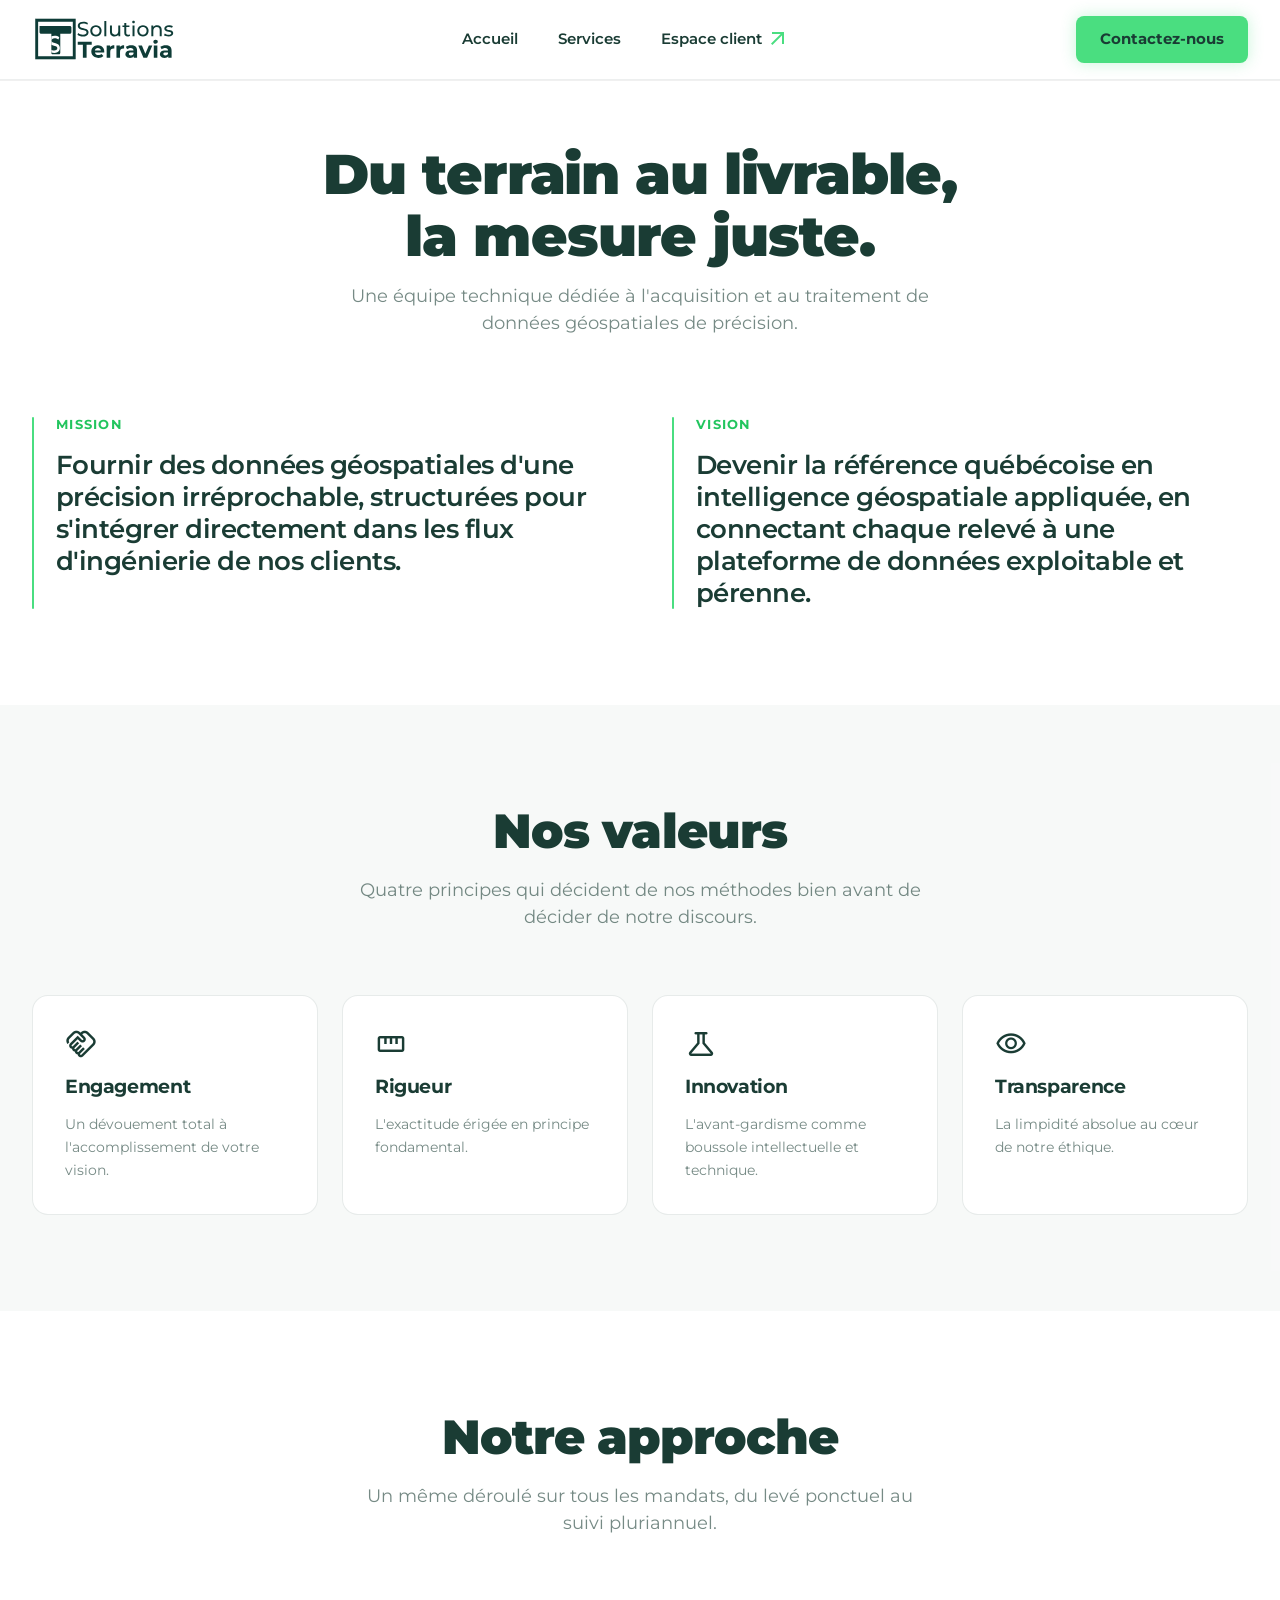
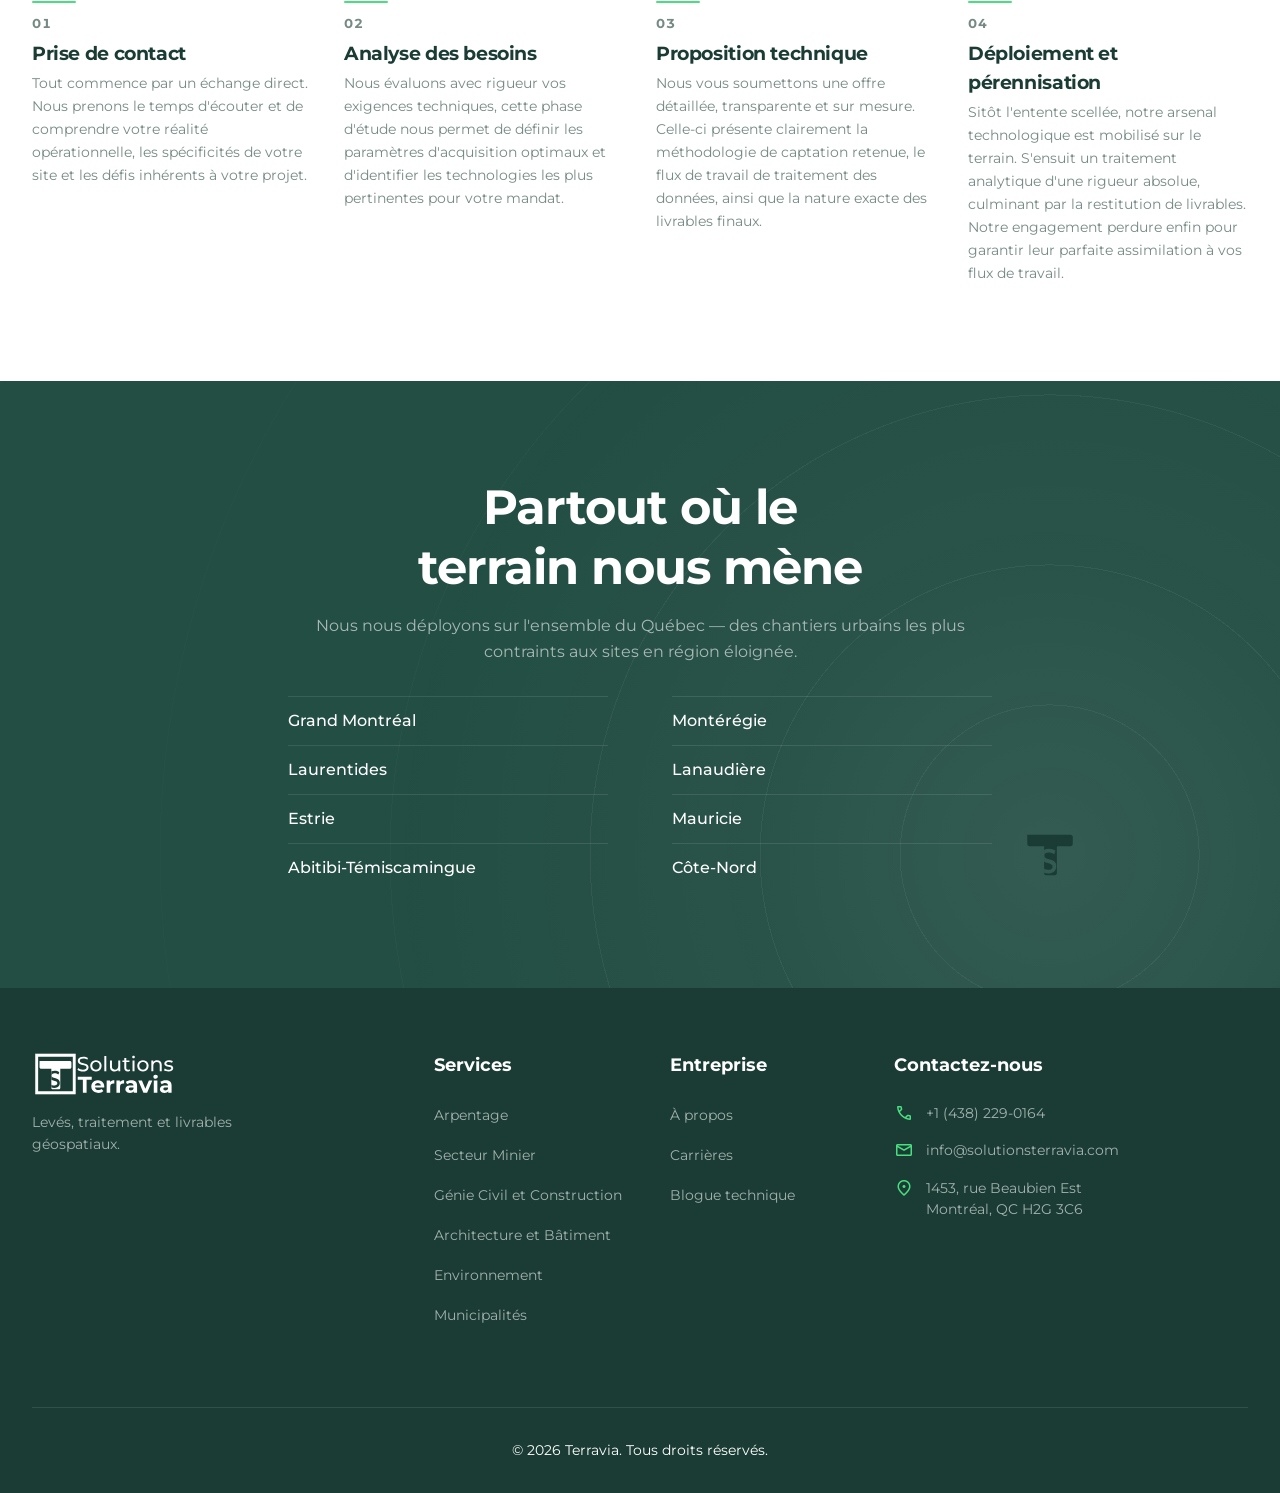
==== apropos/index.html @ f4bd1b4b "refactor(structure): un dossier par page, URL sans .html Chaque page sauf la landing devient un doss" ====
<!--
    apropos.html — Page « À propos » de Solutions Terravia.

    Cinq sections, du général au concret : introduction, manifeste (mission et
    vision), valeurs, approche en quatre étapes, territoire desservi. La page se
    lit d'un bout à l'autre sans rien attendre ni rien déclencher : tout le contenu
    est présent à l'écran, la seule mise en scène est la révélation au défilement
    partagée avec le reste du site.

    Aucun appel à l'action dans le corps de la page : la conversion passe par le
    bouton « Contactez-nous » du header, qui porte ici `show-cta` en dur et reste
    donc visible sur toute la hauteur de la page.

    Calquée sur services.html : page sans hero, donc header opaque dès la
    première frame. Aucun JS inline — et, contrairement aux quatre autres pages,
    aucun JS propre à celle-ci : elle ne consomme que les mécanismes globaux de
    script.js (anti-FOUC, révélation au scroll, états du header, transitions).
-->
<!DOCTYPE html>
<html lang="fr" class="is-loading">

<head>
    <meta charset="utf-8" />
    <meta content="width=device-width, initial-scale=1.0" name="viewport" />
    <!-- Détection automatique des coordonnées coupée (téléphone du footer souligné et
         rendu cliquable par Chrome) — les deux balises sont expliquées dans index.html. -->
    <meta name="format-detection" content="telephone=no, date=no, address=no, email=no" />
    <meta name="chrome" content="nointentdetection" />
    <title>À propos — Solutions Terravia</title>
    <meta name="description" content="Solutions Terravia, équipe technique québécoise dédiée à l'acquisition et au traitement de données géospatiales de précision." />

    <!-- Icônes du site — bloc identique à celui du <head> de index.html, où l'ordre
         des balises et la bascule clair/sombre sont documentés en détail. -->
    <link rel="icon" href="/favicon.ico" sizes="32x32" />
    <link rel="icon" href="/assets/favicon.svg" type="image/svg+xml" />
    <link rel="apple-touch-icon" href="/apple-touch-icon.png" />
    <meta name="theme-color" content="#1A3C34" />

    <!--
        Les feuilles de style Google (polices + icônes Material Symbols) sont chargées
        avant nos propres CSS afin que la cascade CSS locale puisse les surcharger sans
        recourir à `!important`. Même contrainte d'ordre que dans index.html.
    -->
    <link href="https://fonts.googleapis.com/css2?family=Material+Symbols+Outlined:wght,FILL@100..700,0..1&display=swap"
        rel="stylesheet" />
    <link
        href="https://fonts.googleapis.com/css2?family=Montserrat:wght@400;500;600;700;800&family=Orbitron:wght@400..900&display=swap"
        rel="stylesheet" />

    <!-- tokens.css : source unique de vérité du design system — couleurs, typographie, espacements, ombres -->
    <link rel="stylesheet" href="/tokens.css">
    <!-- style.css : styles globaux partagés — header, footer, boutons, .section-header, utilitaires -->
    <link rel="stylesheet" href="/style.css">
    <!-- apropos.css : styles spécifiques à cette page (manifeste, valeurs, approche, territoire) -->
    <link rel="stylesheet" href="/apropos/apropos.css">
    <!-- Anti-FOUC : `is-loading` est en dur sur <html>, retirée par script.js.
         Repli sans JS ci-dessous ; repli sans script.js dans style.css.
         Voir le commentaire détaillé dans le <head> de index.html. -->
    <noscript><style>
        /* JavaScript entièrement désactivé : script.js ne lèvera jamais le masquage,
           on neutralise donc ici tout ce qui dépend de lui.

           `animation: none` est indispensable et non cosmétique : sans lui, le filet
           de sécurité de style.css se déclenche quand même au bout de 2 s, et son
           animation repart de `opacity: 0`. Une animation CSS l'emportant sur une
           déclaration normale, elle écrase le `opacity: 1` ci-dessous — toute la page
           disparaît puis réapparaît en fondu, deux secondes après le chargement.

           Le header, lui, est masqué par défaut (translateY(-100%)) : c'est JS qui
           pose .is-floating ou .is-scrolled selon la page et le défilement. Sans JS il
           resterait hors écran, laissant la page sans barre de navigation. On le
           laisse dans son état de base — fond blanc opaque, lisible à toute hauteur
           de défilement, ce que l'état flottant transparent ne garantirait pas. */
        html.is-loading body { opacity: 1; visibility: visible; animation: none; }
        html.is-loading .animate-on-scroll { opacity: 1; transform: none; animation: none; }
        /* Les rangées du registre des régions ne portent pas .animate-on-scroll :
           leur état masqué dépend de `.territoire-regions:not(.visible)` (apropos.css
           § 6), donc de la classe que seul script.js pose. Sans cette ligne, la liste
           des huit régions resterait vide sans JavaScript. `animation: none` pour la
           même raison qu'au-dessus : neutraliser le filet à 2 s d'apropos.css. */
        html.is-loading .territoire-regions li { opacity: 1; animation: none; }
        /* Même cas pour la marque de station : son état masqué dépend de
           `.apropos-territoire:has(h2:not(.visible))` (apropos.css § 6), donc encore
           d'une classe que seul script.js pose. `transform` est réaffirmé au centrage
           parce que la règle neutralisée le décalait ; `animation: none` neutralise la
           keyframe de secours, qui n'a plus lieu d'être une fois la marque posée ici.
           Cette règle est à égalité de spécificité avec celle d'apropos.css (0,2,2) et
           l'emporte par l'ordre : ce <style> suit le <link> qui charge la feuille. */
        html.is-loading .apropos-territoire::after {
            opacity: 1;
            transform: translate(-50%, -50%);
            animation: none;
        }
        /* Et l'onde du sonar, qui dépend de la même classe : sans JS elle ne partirait
           jamais et les six cercles resteraient masqués. On la pose à sa portée
           finale — le décor entier, sans balayage. */
        html.is-loading .apropos-territoire::before {
            --sonar-r: var(--sonar-reach);
            animation: none;
        }
        .site-header:not(.is-floating):not(.show-cta) {
            transform: none;
            background-color: var(--white);
            border-bottom-color: var(--border-subtle);
        }
    </style></noscript>
</head>

<body class="page-transition">
    <div class="site-wrapper">

        <!-- `is-scrolled show-cta` sont écrites en dur et non posées par script.js :
             cette page n'a pas de hero, le header y est donc toujours opaque avec son CTA.
             En les posant en JS, le header était peint une première frame dans son état
             dérivé `:not(.is-floating):not(.show-cta)` — translateY(-100%) — puis
             redescendait en glissant par-dessus le fondu d'entrée de la page. -->
        <header class="site-header is-scrolled show-cta">
            <div class="container header-content">
                <!-- `logo--adaptive` inscrit ce logo au dispositif de bascule mobile
                     (section « HEADER — LOGO ADAPTATIF » de style.css) ; sans elle,
                     le second <img> ci-dessous resterait inerte. Cette page a un CTA
                     réellement actif, elle est donc concernée — contrairement à
                     contact.html, dont le bouton est neutralisé par contact.css. -->
                <a href="/" class="logo logo--adaptive transition-link">
                    <img src="/assets/logo-noir.svg" alt="Solutions Terravia" class="logo-icon logo-icon--full">
                    <!-- Marque compacte, affichée seulement sous 555px quand le bouton
                         « Contactez-nous » occupe la colonne centrale du header (voir la
                         section « HEADER — LOGO ADAPTATIF » de style.css).
                         alt vide + aria-hidden : le nom accessible du lien est déjà porté
                         par le lockup ci-dessus, qui reste dans le DOM en permanence — le
                         fondu ne joue que sur l'opacité. -->
                    <img src="/assets/logo-monogramme-noir.svg" alt="" aria-hidden="true" class="logo-icon logo-icon--mark">
                </a>

                <!-- Comme sur les autres pages, la navigation omet le lien vers la page
                     courante : « À propos » n'y figure donc pas. -->
                <!-- Chevrons réservés à la feuille du menu mobile (≤ 840px) ; masqués
                     dans la barre horizontale du desktop. Collés au libellé, sans
                     retour à la ligne : voir la note dans index.html. -->
                <nav class="main-nav">
                    <a href="/" class="transition-link">Accueil<span class="material-symbols-outlined nav-chevron" aria-hidden="true">chevron_right</span></a>
                    <a href="/services/" class="transition-link">Services<span class="material-symbols-outlined nav-chevron" aria-hidden="true">chevron_right</span></a>
                    <a href="/login/" class="transition-link client-link">
                        Espace client
                        <span class="material-symbols-outlined client-icon">arrow_outward</span>
                    </a>
                </nav>

                <div class="header-actions">
                    <a href="/contact/" class="btn btn-primary transition-link" id="header-quote-btn">Contactez-nous</a>
                    <button class="menu-toggle" aria-label="Ouvrir le menu" aria-expanded="false">
                        <div class="burger-icon">
                            <span></span>
                            <span></span>
                            <span></span>
                        </div>
                    </button>
                </div>
            </div>
        </header>

        <!--
            Voile du menu mobile — assombrit la page pendant que la feuille du menu est
            ouverte, et la referme au clic. Placé HORS du <header> : il doit couvrir
            toute la fenêtre, header compris, et le header porte son propre empilement.
            `tabindex="-1"` + `aria-hidden` : la fermeture au clavier passe par Échap,
            ce bouton n'a rien à annoncer tant que le menu est fermé — script.js retire
            `aria-hidden` à l'ouverture. Sans effet et invisible au-dessus de 840px
            (voir « FEUILLE DU MENU MOBILE » dans style.css).
        -->
        <button class="nav-scrim" type="button" tabindex="-1" aria-hidden="true"></button>

        <main class="apropos-main">

            <!--
                1. INTRODUCTION
                `.section-header center` est le gabarit global de style.css, déjà utilisé
                par l'intro de services.html. Le surtitre « À propos » libère le H1 de sa
                fonction d'étiquette : le titre peut porter une affirmation, l'étiquette
                reste lisible pour qui balaie la page.
                Les trois éléments se révèlent en cascade — 0 s pour le surtitre, 0,1 s
                pour le H1 (apropos.css), 0,2 s pour l'accroche (style.css).
            -->
            <section class="apropos-intro">
                <div class="container">
                    <div class="section-header center">
                        <h1 class="animate-on-scroll">Du terrain au livrable, la mesure juste.</h1>
                        <p class="subtitle animate-on-scroll">Une équipe technique dédiée à l'acquisition et au traitement de données géospatiales de précision.</p>
                    </div>
                </div>
            </section>

            <!--
                2. MANIFESTE — mission et vision côte à côte.
                Les deux textes remplacent le diaporama qui les alternait : ils sont
                courts, ils tiennent ensemble à l'écran, et rien ne justifiait d'en
                cacher un pour montrer l'autre.

                Le <h2> porte l'étiquette (« Mission ») et non la phrase : c'est bien
                l'étiquette qui nomme la section dans le plan du document. Sa mise en
                forme réduite est un choix visuel, assumé dans apropos.css — la
                hiérarchie sémantique et la hiérarchie typographique divergent ici
                volontairement.
            -->
            <section class="apropos-manifeste" aria-label="Mission et vision">
                <div class="container manifeste-grid">
                    <article class="manifeste-item animate-on-scroll">
                        <!-- Filet d'accent purement décoratif : il se trace de haut en
                             bas à la révélation et sert de repère de colonne. -->
                        <span class="manifeste-rule" aria-hidden="true"></span>
                        <h2 class="manifeste-label">Mission</h2>
                        <p class="manifeste-statement">Fournir des données géospatiales d'une précision irréprochable, structurées pour s'intégrer directement dans les flux d'ingénierie de nos clients.</p>
                    </article>

                    <article class="manifeste-item animate-on-scroll">
                        <span class="manifeste-rule" aria-hidden="true"></span>
                        <h2 class="manifeste-label">Vision</h2>
                        <p class="manifeste-statement">Devenir la référence québécoise en intelligence géospatiale appliquée, en connectant chaque relevé à une plateforme de données exploitable et pérenne.</p>
                    </article>
                </div>
            </section>

            <!--
                3. VALEURS — quatre cartes.
                Chaque carte est enveloppée dans un `.valeur-reveal` qui porte la
                révélation et son délai de cascade.
                Les cartes elles-mêmes sont inertes : aucun état de survol. Elles
                informent et ne sont pas cliquables — un survol y promettrait un clic
                qu'elles ne tiennent pas. Voir la note de `.valeur-card` (apropos.css § 4).
                Voir aussi « STAGGER DES CARTES AU SCROLL » de services.css.
            -->
            <section class="apropos-valeurs" aria-labelledby="titre-valeurs">
                <div class="container">
                    <div class="section-header center">
                        <h2 id="titre-valeurs" class="animate-on-scroll">Nos valeurs</h2>
                        <p class="subtitle animate-on-scroll">Quatre principes qui décident de nos méthodes bien avant de décider de notre discours.</p>
                    </div>

                    <div class="valeurs-grid">
                        <!-- Les icônes doublent le titre adjacent : décoratives, donc
                             retirées de l'arbre d'accessibilité — la ligature Material
                             serait autrement lue telle quelle (« straighten »). -->
                        <div class="valeur-reveal animate-on-scroll">
                            <article class="valeur-card">
                                <span class="material-symbols-outlined valeur-icon" aria-hidden="true">handshake</span>
                                <h3>Engagement</h3>
                                <p>Un dévouement total à l'accomplissement de votre vision.</p>
                            </article>
                        </div>

                        <div class="valeur-reveal animate-on-scroll">
                            <article class="valeur-card">
                                <span class="material-symbols-outlined valeur-icon" aria-hidden="true">straighten</span>
                                <h3>Rigueur</h3>
                                <p>L'exactitude érigée en principe fondamental.</p>
                            </article>
                        </div>

                        <div class="valeur-reveal animate-on-scroll">
                            <article class="valeur-card">
                                <span class="material-symbols-outlined valeur-icon" aria-hidden="true">science</span>
                                <h3>Innovation</h3>
                                <p>L'avant-gardisme comme boussole intellectuelle et technique.</p>
                            </article>
                        </div>

                        <div class="valeur-reveal animate-on-scroll">
                            <article class="valeur-card">
                                <span class="material-symbols-outlined valeur-icon" aria-hidden="true">visibility</span>
                                <h3>Transparence</h3>
                                <p>La limpidité absolue au cœur de notre éthique.</p>
                            </article>
                        </div>
                    </div>
                </div>
            </section>

            <!--
                4. APPROCHE — quatre étapes.
                <ol> et non <div> : l'ordre des étapes est une information, pas une
                mise en page. Les numéros affichés sont donc redondants avec la
                sémantique de la liste, et purement décoratifs à ce titre — mais ils
                restent lus, car un lecteur d'écran n'annonce pas toujours les puces
                d'une liste ordonnée stylée `list-style: none`.
                D'où `.label-upper` : le numéro reprend l'idiome d'eyebrow des deux
                autres sections de la page plutôt qu'une police et une taille à lui.
            -->
            <section class="apropos-approche" aria-labelledby="titre-approche">
                <div class="container">
                    <div class="section-header center">
                        <h2 id="titre-approche" class="animate-on-scroll">Notre approche</h2>
                        <p class="subtitle animate-on-scroll">Un même déroulé sur tous les mandats, du levé ponctuel au suivi pluriannuel.</p>
                    </div>

                    <!-- `role="list"` est nécessaire malgré la balise <ol> : sous
                         VoiceOver / Safari, `list-style: none` retire la liste de
                         l'arbre d'accessibilité, et avec elle l'annonce « liste de
                         4 éléments » qui porte ici toute la notion de séquence. -->
                    <ol class="approche-steps" role="list">
                        <li class="approche-step-reveal animate-on-scroll">
                            <article class="approche-step">
                                <span class="approche-num label-upper">01</span>
                                <h3>Prise de contact</h3>
                                <p>Tout commence par un échange direct. Nous prenons le temps d'écouter et de comprendre votre réalité opérationnelle, les spécificités de votre site et les défis inhérents à votre projet.</p>
                            </article>
                        </li>

                        <li class="approche-step-reveal animate-on-scroll">
                            <article class="approche-step">
                                <span class="approche-num label-upper">02</span>
                                <h3>Analyse des besoins</h3>
                                <p>Nous évaluons avec rigueur vos exigences techniques, cette phase d'étude nous permet de définir les paramètres d'acquisition optimaux et d'identifier les technologies les plus pertinentes pour votre mandat.</p>
                            </article>
                        </li>

                        <li class="approche-step-reveal animate-on-scroll">
                            <article class="approche-step">
                                <span class="approche-num label-upper">03</span>
                                <h3>Proposition technique</h3>
                                <p>Nous vous soumettons une offre détaillée, transparente et sur mesure. Celle-ci présente clairement la méthodologie de captation retenue, le flux de travail de traitement des données, ainsi que la nature exacte des livrables finaux.</p>
                            </article>
                        </li>

                        <li class="approche-step-reveal animate-on-scroll">
                            <article class="approche-step">
                                <span class="approche-num label-upper">04</span>
                                <h3>Déploiement et pérennisation</h3>
                                <p>Sitôt l'entente scellée, notre arsenal technologique est mobilisé sur le terrain. S'ensuit un traitement analytique d'une rigueur absolue, culminant par la restitution de livrables. Notre engagement perdure enfin pour garantir leur parfaite assimilation à vos flux de travail.</p>
                            </article>
                        </li>
                    </ol>
                </div>
            </section>

            <!--
                5. TERRITOIRE.
                Bande sombre en `--color-forest-light`, soit un ton AU-DESSUS du
                `--color-forest` du pied de page : les deux surfaces sombres se
                touchent, et sans cet écart elles fusionneraient en un seul bloc.

                Le décor de la bande est entièrement en CSS (apropos.css § 6) : un
                tracé de portée depuis un point de station, hors centre. Rien à
                ajouter ici — pas d'élément vide à porter le motif, les deux
                pseudo-éléments de la section suffisent, et un pseudo-élément
                n'entre pas dans l'arbre d'accessibilité.

                TODO — contenu à valider : la liste des régions ci-dessous est
                plausible (siège à Montréal, mention du secteur minier) mais n'a pas
                été confirmée. À corriger avant mise en ligne.
            -->
            <section class="apropos-territoire" aria-labelledby="titre-territoire">
                <div class="container">
                    <!-- La révélation est portée par chaque partie et non par le bloc :
                         c'est ici la finale de la page et sa zone la plus dense (le
                         registre des huit régions), et un pavé de cette hauteur qui
                         monte d'un seul tenant est le seul endroit de la page où rien
                         ne se lit dans l'ordre. Délais de cascade dans apropos.css § 6. -->
                    <div class="territoire-content">
                        <h2 id="titre-territoire" class="animate-on-scroll">Partout où le terrain nous mène</h2>
                        <p class="animate-on-scroll">Nous nous déployons sur l'ensemble du Québec — des chantiers urbains les plus contraints aux sites en région éloignée.</p>

                        <!-- Registre des régions couvertes. La liste porte la
                             révélation, ses rangées s'allument ensuite une à une :
                             le <ul> sert de déclencheur commun. Huit éléments
                             observés séparément produiraient huit franchissements
                             de seuil quasi simultanés — du bruit, pas une cascade.

                             L'ordre du DOM est celui de la lecture, y compris à deux
                             colonnes : la grille d'apropos.css § 7 remplit par
                             rangées, donc la cascade se lit gauche puis droite.
                             Réordonner ces huit lignes désordonnerait la cascade. -->
                        <ul class="territoire-regions animate-on-scroll">
                            <li>Grand Montréal</li>
                            <li>Montérégie</li>
                            <li>Laurentides</li>
                            <li>Lanaudière</li>
                            <li>Estrie</li>
                            <li>Mauricie</li>
                            <li>Abitibi-Témiscamingue</li>
                            <li>Côte-Nord</li>
                        </ul>
                    </div>
                </div>
            </section>

        </main>

        <!--
            Pied de page — structure identique aux trois autres pages.
            Les liens « Services » pointent vers les ancres de services.html.
            Sous « Entreprise », « À propos » pointe vers la page courante : il reste
            volontairement présent et cliquable pour que la colonne soit identique partout.
            « Carrières » et « Blogue technique » restent des placeholders interceptés par script.js.
            Pas d'`id="contact"` sur ce <footer>, contrairement à index.html et services.html :
            aucune ancre de cette page ne pointe vers lui.
        -->
        <footer class="site-footer">
            <div class="container">
                <div class="footer-grid">
                    <div class="footer-brand">
                        <a href="/" class="logo transition-link">
                            <img src="/assets/logo-noir.svg" alt="Solutions Terravia" class="logo-icon">
                        </a>
                        <p>Levés, traitement et livrables<br>géospatiaux.</p>
                    </div>

                    <div class="footer-links">
                        <h4>Services</h4>
                        <ul>
                            <li><a href="/services/#arpentage" class="transition-link">Arpentage</a></li>
                            <li><a href="/services/#minier" class="transition-link">Secteur Minier</a></li>
                            <li><a href="/services/#civil" class="transition-link">Génie Civil et Construction</a></li>
                            <li><a href="/services/#architecture" class="transition-link">Architecture et Bâtiment</a></li>
                            <li><a href="/services/#environnement" class="transition-link">Environnement</a></li>
                            <li><a href="/services/#territoire" class="transition-link">Municipalités</a></li>
                        </ul>
                    </div>

                    <div class="footer-links">
                        <h4>Entreprise</h4>
                        <ul>
                            <li><a href="/apropos/" class="transition-link">À propos</a></li>
                            <li><a href="#" class="link-placeholder">Carrières</a></li>
                            <li><a href="#" class="link-placeholder">Blogue technique</a></li>
                        </ul>
                    </div>

                    <!--
                        Coordonnées structurées avec `<address>` pour la sémantique HTML correcte.
                        Les icônes Material Symbols sont purement décoratives ici (pas d'aria-label nécessaire
                        car le texte adjacent est suffisant pour l'accessibilité).
                    -->
                    <div class="footer-contact">
                        <h4>Contactez-nous</h4>
                        <ul>
                            <li><span class="material-symbols-outlined icon">call</span> +1 (438) 229-0164</li>
                            <li><span class="material-symbols-outlined icon">mail</span> info@solutionsterravia.com</li>
                            <li>
                                <span class="material-symbols-outlined icon">location_on</span>
                                <address>
                                    1453, rue Beaubien Est<br>
                                    Montréal, QC H2G 3C6
                                </address>
                            </li>
                        </ul>
                    </div>
                </div>
                <div class="footer-bottom">
                    <p>© 2026 Terravia. Tous droits réservés.</p>
                </div>
            </div>
        </footer>

    </div>
    <!--
        script.js chargé en fin de body (sans `defer`) pour garantir que le DOM est entièrement
        parsé avant l'initialisation. Gère sur cette page : anti-FOUC, révélation au scroll,
        états du header, escamotage mobile, menu hamburger, transitions de page.
    -->
    <script src="/script.js"></script>
</body>

</html>
---- tokens.css ----
/**
 * tokens.css — Source unique de vérité du design system Terravia.
 *
 * Rôle dans l'architecture CSS :
 *   1. Définit toutes les variables CSS (:root) : couleurs primitives, aliases
 *      sémantiques, typographie, espacement, layout, border-radius, ombres et
 *      courbes d'animation.
 *   2. Applique les défauts sémantiques sur les éléments HTML de base (body,
 *      h1–h3, p, etc.) — un seul endroit où consommer les tokens pour le fond.
 *   3. Expose des classes utilitaires légères (.label-upper, .font-display,
 *      .text-highlight, .text-gradient) qui ne portent pas de sémantique
 *      structurelle et peuvent être appliquées depuis n'importe quel HTML.
 *
 * Règle d'or : style.css et login.css ne doivent jamais contenir de valeur brute
 * (hex, rgba, rem, px). Si un token manque, l'ajouter ici d'abord.
 *
 * Ordre d'import attendu dans chaque page :
 *   tokens.css → style.css → [page].css
 */

/* Polices Google chargées via <link> dans le <head> de chaque page
   (couvrent Montserrat, Orbitron et Material Symbols Outlined). */

/* ============================================================
   BASE COLOR PRIMITIVES
   ------------------------------------------------------------
   Palette monochrome forest + vert néon. Ces valeurs brutes ne
   doivent jamais être utilisées directement dans style.css ou
   login.css — passer toujours par un alias sémantique ci-dessous.
   ============================================================ */
:root {
  /* — Brand greens —
     --green-400 : accent néon, usage parcimonieux (CTA, icônes, highlights).
     --green-500 : variante sombre utilisée pour les états hover des CTA verts. */
  --green-50:  #f0fdf4;
  --green-400: #4ADE80;   /* primary accent */
  --green-500: #22c55e;   /* primary dark / hover */

  /* — Forest palette —
     --forest-900 et --forest-800 sont les seules valeurs opaques ; toutes les
     autres sont des dégradés d'opacité de --forest-900 (#1A3C34) permettant de
     superposer la teinte forest sur n'importe quel fond sans multiplier les
     couleurs solides.
     --forest-95 vs --forest-90 : deux pas proches nécessaires pour distinguer
     l'arrière-plan du header (0.85 blanc) de celui de certains overlays sombres
     (0.90 / 0.95) sans casser la lisibilité du texte blanc. */
  --forest-900: #1A3C34;   /* brand dark */
  --forest-800: #234e44;   /* forest light */
  --forest-95:  rgba(26, 60, 52, 0.95);
  --forest-90:  rgba(26, 60, 52, 0.90);
  --forest-55:  rgba(26, 60, 52, 0.55);
  --forest-70:  rgba(26, 60, 52, 0.70);
  --forest-60:  rgba(26, 60, 52, 0.60);
  --forest-30:  rgba(26, 60, 52, 0.30);
  --forest-20:  rgba(26, 60, 52, 0.20);
  --forest-10:  rgba(26, 60, 52, 0.10);
  --forest-08:  rgba(26, 60, 52, 0.08);
  --forest-06:  rgba(26, 60, 52, 0.06);
  --forest-05:  rgba(26, 60, 52, 0.05);
  --forest-03:  rgba(26, 60, 52, 0.03);

  /* — Neutrals —
     --white et --bg-light sont délibérément identiques (#ffffff). --bg-light est
     le token sémantique "fond de page" ; --white est le token "surface" (cartes,
     inputs). Les distinguer nominalement permet de changer l'un sans l'autre si
     le design évolue vers un fond légèrement teinté. */
  --white:       #ffffff;
  --bg-light:    #ffffff;   /* page background */
  /* --white-03 / --white-05 : les deux encres du tracé de portée de la bande
     territoire (apropos.css § 6). Deux pas et non un seul parce que le tracé
     s'affaiblit avec la distance à la station — les cercles proches sont en 05,
     les lointains en 03. À 0,03 sur --forest-800, un cercle reste perceptible
     sans jamais concurrencer le texte qui passe dessus. */
  --white-03:    rgba(255, 255, 255, 0.03);   /* cercles lointains du tracé de portée */
  --white-05:    rgba(255, 255, 255, 0.05);   /* cercles proches du tracé de portée */
  --white-08:    rgba(255, 255, 255, 0.08);   /* cœur de la lumière au point de station */
  --white-10:    rgba(255, 255, 255, 0.10);   /* overlay/border subtil sur fond sombre */
  --white-20:    rgba(255, 255, 255, 0.20);   /* bordure d'encart verre dépoli sur photo */
  --gray-200:    #e5e7eb;

  /* — Semantic: state —
     Tokens d'erreur déclinés en quatre niveaux d'intensité pour couvrir :
     fond de bannière (error-bg), bordure subtile (error-border), bordure
     marquée sur input invalide (error-border-strong), anneau de focus (error-focus-ring),
     et texte lisible sur fond clair (error-text). */
  --error:              #ef4444;
  --error-bg:           rgba(239, 68, 68, 0.08);
  --error-border:       rgba(239, 68, 68, 0.25);
  --error-border-strong:rgba(239, 68, 68, 0.60);
  --error-focus-ring:   0 0 0 3px rgba(239, 68, 68, 0.10);
  --error-text:         #b91c1c;

  /* ============================================================
     SEMANTIC ALIASES
     ------------------------------------------------------------
     Couche d'abstraction entre les primitives et les fichiers CSS
     consommateurs. Permet de changer un rôle visuel en un seul endroit
     sans toucher aux sélecteurs. Regroupés par domaine fonctionnel :
     couleurs de marque, texte, surfaces, bordures.
     ============================================================ */
  --color-primary:      var(--green-400);
  --color-primary-dark: var(--green-500);
  --color-forest:       var(--forest-900);
  --color-forest-light: var(--forest-800);
  --color-bg-light:     var(--bg-light);
  --color-white:        var(--white);
  --color-gray-light:   var(--gray-200);

  /* Rôles texte — hiérarchie à trois niveaux :
     --fg1 : texte principal et titres, contraste maximum sur fond blanc.
     --fg2 : texte secondaire (captions, lead, labels), contraste réduit.
     --fg3 : placeholders et états désactivés, intentionnellement peu contrasté. */
  --fg1:   var(--forest-900);          /* primary text, headings */
  --fg2:   var(--forest-60);           /* secondary text, captions */
  --fg3:   var(--forest-30);           /* placeholders, disabled */
  --fg-on-dark: #ffffff;               /* text on forest/dark bg */
  --fg-on-dark-muted: rgba(255,255,255,0.60);

  /* Rôles surface — distinctions sémantiques entre les plans de l'UI :
     --surface-page : fond de page, toujours le plus en retrait.
     --surface-card : fond de carte, identique au blanc mais sémantiquement distinct.
     --surface-muted : bande de section à peine teintée, pour séparer deux sections
       claires successives sans introduire de seconde couleur de fond.
     --surface-dark : fond footer et sections sombres.
     --surface-header : fond glassmorphism du header au scroll (blanc translucide). */
  --surface-page:   var(--bg-light);
  --surface-card:   var(--white);
  --surface-muted:  var(--forest-03);
  --surface-dark:   var(--forest-900);
  --surface-header: rgba(255, 255, 255, 0.85);

  /* Rôles bordure — gradation d'intensité :
     --border-subtle : séparateurs internes (ex. lignes entre options de dropdown).
     --border-default : contour de carte ou d'input au repos.
     --border-hover : contour vert au survol des cartes ou au focus des inputs.
     --badge-bg / --badge-border : fond et contour des badges et chips verts. */
  --border-subtle:  var(--forest-08);
  --border-default: var(--forest-10);
  --border-hover:   rgba(74, 222, 128, 0.45);
  --badge-bg:       rgba(74, 222, 128, 0.12);
  --badge-border:   rgba(74, 222, 128, 0.28);

  /* ============================================================
     TYPOGRAPHY
     ------------------------------------------------------------
     Trois familles aux rôles strictement séparés :
     - Montserrat : corps, UI, navigation (toute prose).
     - Orbitron   : logo et chiffres display uniquement — ne pas utiliser en prose.
     - Material Symbols Outlined : icônes, variante Outlined exclusivement (FILL=0).
     ============================================================ */
  --font-main:    'Montserrat', sans-serif;
  --font-display: 'Orbitron', sans-serif;
  --font-icons:   'Material Symbols Outlined';

  /* Échelle typographique — desktop.
     --text-hero et --text-h2 utilisent clamp() pour une fluidité responsive sans
     media query : la taille interpole entre la valeur minimale (em) et maximale
     (rem) selon la largeur du viewport (vw). Les valeurs fixes (--text-h2-sm,
     --text-h3, etc.) s'appliquent à des contextes où la fluidité n'est pas requise
     car le contenant est déjà contraint (cartes, colonnes étroites). */
  --text-hero:    clamp(2.5rem, 5vw, 3.5rem);   /* H1 hero */
  --text-h2:      clamp(2rem, 4vw, 3rem);        /* Section H2 */
  --text-h2-sm:   2rem;                           /* Tech / projects H2 */
  --text-display: 5rem;                           /* Icônes de section en taille display (page services) */
  --text-h3:      1.2rem;                         /* Card headings */
  /* --text-statement : palier éditorial entre --text-lead et --text-h2-sm, pour une
     phrase courte qui porte à elle seule un bloc (mission / vision d'apropos.html).
     En clamp() comme --text-h2 : le bloc occupe une demi-largeur de page, sa taille
     doit suivre celle du viewport et non celle d'un contenant déjà contraint. */
  --text-statement: clamp(1.25rem, 2.2vw, 1.6rem);
  --text-lead:    1.125rem;                       /* Hero subtext */
  --text-body:    1rem;                           /* Body paragraph */
  --text-sm:      0.9rem;                         /* Small body / footer */
  --text-xs:      0.8rem;                         /* Badges, labels */

  /* Échelle des icônes Material Symbols.
     Les valeurs sont exprimées en rem pour suivre la taille de police racine.
     Chaque pas correspond à un usage fonctionnel précis afin d'éviter les
     valeurs ad hoc dans les fichiers consommateurs. */
  --icon-xs:   0.875rem;  /* 14px — chips, tags */
  --icon-sm:   1rem;      /* 16px — inline body */
  --icon-base: 1.1rem;    /* ~17.6px — boutons, bannières */
  --icon-md:   1.25rem;   /* 20px — footers, dropdowns, inputs */
  --icon-lg:   1.5rem;    /* 24px — défaut visuel Material */
  --icon-xl:   2rem;      /* 32px — cartes services, cartes de valeurs (apropos) */

  /* Graisses — alignées sur les valeurs disponibles dans Montserrat Variable. */
  --weight-regular: 400;
  --weight-medium:  500;
  --weight-semibold:600;
  --weight-bold:    700;
  --weight-extrabold:800;
  --weight-black:   900;

  /* Hauteurs de ligne — du plus serré (titres display) au plus aéré (texte long). */
  --leading-tight:   1.1;
  --leading-snug:    1.25;
  --leading-normal:  1.5;
  --leading-relaxed: 1.6;

  /* Espacement de lettres —
     --tracking-badge : 0.1em, standard pour les labels uppercase (WCAG lisibilité).
     --tracking-link  : discret, utilisé sur la navigation pour aérer sans déformer.
     --tracking-tight : compensation optique sur les grands titres gras (évite l'effet cramped). */
  --tracking-badge:  0.1em;
  --tracking-link:   0.08em;
  --tracking-tight:  -0.02em;
  --tracking-normal: 0;

  /* ── Taille du SVG logo ────────────────────────────────────────────────────
     assets/logo-noir.svg porte le lockup complet (marque encadrée + "Solutions
     Terravia"), viewBox 841.89 × 257.36 → ratio L/H ≈ 3,27.
     Avec --logo-icon-w: auto, la largeur rendue vaut donc hauteur × 3,27
     (44px → ≈ 144px). En tenir compte avant de toucher à la hauteur : c'est la
     largeur qui est l'axe contraint, notamment dans la grille du header mobile.
     --logo-icon-w: auto  →  proportionnel à la hauteur (comportement par défaut)
     --logo-icon-w: 50px  →  étire sur l'axe X indépendamment */
  --logo-icon-h: 44px;  /* ↕ axe Y — hauteur du logo */
  --logo-icon-w: auto;  /* ← axe X — auto = proportionnel */

  /* --logo-lockup-w : la même largeur, mais écrite en dur (44 × 3,27 ≈ 144).
     Nécessaire parce que le fondu croisé du header mobile (style.css, section
     « HEADER — LOGO ADAPTATIF ») anime la largeur de .logo entre le lockup et le
     monogramme carré : une largeur intrinsèque (max-content) ne s'anime pas.
     ⚠ COUPLÉ À --logo-icon-h : si la hauteur change, recalculer hauteur × 3,27.
     Le monogramme (assets/logo-monogramme-noir.svg) étant carré, sa largeur vaut
     --logo-icon-h — d'où l'absence de token dédié pour lui. */
  --logo-lockup-w: 144px;

  /* ============================================================
     SPACING SCALE
     ------------------------------------------------------------
     Échelle multiplicative par pas de ×2 (4 → 8 → 16 → 32 → 64…),
     avec des demi-pas intermédiaires (12, 24, 40) pour les situations
     où le saut double est trop important.
     --space-none : explicite l'intention "zéro" (gap: 0 sur .channel-actions)
     plutôt que d'écrire la valeur brute 0.
     --tap-target-min : 44px, seuil WCAG 2.5.5 et Apple/Google HIG pour les
     cibles tactiles. Utilisé sur .password-toggle et .channel-copy/.channel-external
     pour garantir l'accessibilité mobile sans agrandir l'icône visuelle.
     ============================================================ */
  --space-none: 0;       /*   0px */
  --space-2xs: 0.25rem;  /*   4px */
  --space-xs:  0.5rem;   /*  8px */
  --tap-target-min: 2.75rem; /* 44px — seuil WCAG 2.5.5 / HIG pour cibles tactiles */
  --space-sm:  0.75rem;  /* 12px */
  --space-md:  1rem;     /* 16px */
  --space-lg:  1.5rem;   /* 24px */
  --space-xl:  2rem;     /* 32px */
  --space-2xl: 2.5rem;   /* 40px */
  --space-3xl: 4rem;     /* 64px */
  --space-4xl: 5rem;     /* 80px */
  --space-5xl: 6rem;     /* 96px */

  /* ============================================================
     LAYOUT
     ------------------------------------------------------------
     --width-max : largeur maximale du conteneur principal (1280px).
     --header-height : hauteur fixe du header, utilisée comme padding-top
       sur les pages sans hero pour éviter que le contenu passe sous le header.
     --container-px / --container-px-md : marges horizontales du conteneur
       selon le breakpoint (mobile → tablette/desktop).
     ============================================================ */
  --width-max:       1280px;
  --header-height:   80px;
  --container-px:    1.5rem;
  --container-px-md: 2rem;

  /* ============================================================
     BORDER RADIUS
     ------------------------------------------------------------
     Progression du plus anguleux au plus arrondi :
     --radius-sm  : badges de statut, micro-éléments.
     --radius-md  : boutons et inputs — cohérence avec les composants de formulaire.
     --radius-lg  : UI flottante (tooltips, panels).
     --radius-xl  : cartes — arrondi plus généreux pour les surfaces larges.
     --radius-pill: 999px, garantit un arrondi complet quelle que soit la largeur.
     ============================================================ */
  --radius-sm:   0.25rem;   /* status badges */
  --radius-md:   0.5rem;    /* buttons, inputs */
  --radius-lg:   0.75rem;   /* floating UI */
  --radius-xl:   1rem;      /* cards */
  --radius-pill: 999px;     /* category tags, badge pills */

  /* ============================================================
     SHADOWS
     ------------------------------------------------------------
     Toutes les ombres utilisent la teinte forest (rgba 26,60,52) pour rester
     dans la palette monochrome — jamais de noir pur.
     --shadow-card : ombre composite (near + far) pour donner de la profondeur
       aux cartes au repos sans attirer l'attention.
     --shadow-card-hover / --shadow-project-hover : ombres plus étirées et plus
       opaques pour accentuer l'élévation au survol.
     --shadow-glow / --shadow-glow-hover : halo vert sur les boutons CTA ;
       renforce l'association visuelle avec l'accent de marque.
     --focus-ring : anneau de focus vert translucide, conforme WCAG 2.4.11
       (Focus Appearance) — 3px minimum, couleur suffisamment contrastée.
     ============================================================ */
  --shadow-card-hover:    0 24px 40px -18px rgba(26, 60, 52, 0.22);
  --shadow-project-hover: 0 28px 48px -16px rgba(26, 60, 52, 0.35);
  --shadow-card:
    0 2px 4px rgba(26, 60, 52, 0.06),
    0 12px 24px -8px rgba(26, 60, 52, 0.12);
  --shadow-glow:       0 0 15px rgba(74, 222, 128, 0.30);
  --shadow-glow-hover: 0 0 18px rgba(74, 222, 128, 0.40);
  --focus-ring:        0 0 0 3px rgba(74, 222, 128, 0.10);

  /* ============================================================
     ANIMATION TOKENS
     ------------------------------------------------------------
     Courbes d'accélération typées par usage :
     --ease-card     : settle rapide → idéal pour le lift de carte (overshoot léger).
     --ease-header   : material standard → transitions d'état du header.
     --ease-entrance : départ lent → entrant avec de l'emphase, éléments qui arrivent.
     --ease-scroll   : easeOutCubic classique → reveals au scroll.

     Durées :
     --duration-press  : retour tactile d'un élément pressé — volontairement sous
       --duration-fast. Au-delà d'environ 160 ms, l'enfoncement se voit APRÈS le
       doigt plutôt qu'avec lui, et le bouton paraît mou.
     --duration-fast   : interactions immédiates (hover sur icône, toggle checkbox).
     --duration-base   : interactions standard (hover de bouton, bordure d'input).
     --duration-medium : transitions d'état plus substantielles (icône d'input).
     --duration-slow / --duration-reveal : reveals au scroll (600–800 ms selon CLAUDE.md).

     --press-scale : facteur d'échelle d'un élément pressé. Assez marqué pour être
     perçu, assez discret pour ne pas déplacer le texte du bouton sous le doigt.
     Consommés par `.btn:active` (style.css § 2), donc par tous les boutons des cinq
     pages. Le CTA du header les reprend deux fois de plus, à des spécificités qui
     surclassent ses propres `transform` d'état — voir les commentaires sur place.

     --reveal-shift : course verticale d'une révélation au défilement (style.css,
     § .animate-on-scroll). --reveal-shift-sm est le palier court, réservé aux blocs
     déjà à l'écran au CHARGEMENT : leur révélation se superpose alors au fondu
     d'entrée de <body> (.page-transition, --duration-page-fade), les deux opacités
     se multiplient, et plus la course est longue plus la zone terne dure. Voir
     apropos.css § 2 et le hero d'index.html (index.css § 2).
     ============================================================ */
  --ease-card:     cubic-bezier(0.22, 1, 0.36, 1);
  --ease-header:   cubic-bezier(0.4, 0, 0.2, 1);
  --ease-entrance: cubic-bezier(0.16, 1, 0.3, 1);
  --ease-scroll:   cubic-bezier(0.215, 0.61, 0.355, 1);
  /* --ease-elastic : overshoot léger, utilisé pour les micro-interactions (boutons d'action, chips). */
  --ease-elastic:  cubic-bezier(0.175, 0.885, 0.32, 1.275);

  --duration-press:  0.16s;
  --duration-fast:   0.2s;
  --duration-base:   0.3s;
  --duration-medium: 0.4s;
  --duration-slow:   0.6s;
  --duration-reveal: 0.8s;
  /* --duration-page-fade : fondu de sortie avant une navigation interne
     (.page-transition, style.css § 1), et par la même déclaration fondu d'ENTRÉE
     de <body> au retrait de l'anti-FOUC.
     C'est le seul mouvement du site qui retarde une action : au clic, la page
     suivante est déjà décidée et l'utilisateur ne regarde plus rien. 0,25s suffit
     à masquer le flash de navigation ; les 0,5s d'avant s'ajoutaient purement et
     simplement au temps de chargement de la page suivante.
     ⚠ script.js lit ce token via getComputedStyle (SECTION 2) pour caler son
     minuteur de navigation : la valeur n'est plus recopiée nulle part. */
  --duration-page-fade: 0.25s;
  /* --duration-sonar : balayage de l'onde de la bande territoire (apropos.css § 6).
     Hors de l'échelle ci-dessus, et volontairement : les paliers précédents mesurent
     un changement d'état, celui-ci mesure un TRAJET — l'onde traverse 1400px. À la
     durée d'une révélation (0,8s) elle file trop vite pour qu'on suive les cercles
     l'un après l'autre, ce qui est tout son propos. */
  --duration-sonar:  1.8s;
  /* --duration-flash : halo d'arrivée sur une fiche ancrée (services.css § 4).
     Hors de l'échelle également : ce n'est pas une transition d'interface mais une
     lueur qui décroît. Elle doit rester franche à l'ARRIVÉE, or le trajet fluide vers
     une fiche lointaine dure jusqu'à 1,7 s — d'où une durée qui paraît démesurée pour
     un retour d'interaction et ne l'est pas. */
  --duration-flash:  2.4s;

  --press-scale:     0.97;
  /* Un bouton-icône n'a pas de libellé pour absorber l'enfoncement : 0,97 sur
     48px de carré vide ne se voit pas. Réservé aux boutons dont tout le contenu
     est un pictogramme — le burger, aujourd'hui le seul. */
  --press-scale-icon: 0.92;

  --reveal-shift:    30px;
  --reveal-shift-sm: 16px;

  /* ============================================================
     FILTRES CSS
     ------------------------------------------------------------
     --filter-logo-forest : teinte le logo SVG (noir par défaut) en vert forest
       (#1A3C34). Calculé une fois pour éviter la duplication dans style.css et
       login.css.
     --filter-logo-white  : teinte le logo en blanc, pour les fonds sombres (footer).
     ============================================================ */
  --filter-logo-forest: brightness(0) saturate(100%) invert(18%) sepia(13%) saturate(2227%) hue-rotate(124deg) brightness(93%) contrast(93%);
  --filter-logo-white:  brightness(0) invert(1);

  /* ============================================================
     GLASSMORPHISM
     ------------------------------------------------------------
     Valeurs de flou et saturation utilisées sur le header au scroll
     et la pill-bar mobile de la page services.
     ============================================================ */
  --blur-glass:     blur(20px);
  --saturate-glass: saturate(180%);
  --surface-glass:  rgba(255, 255, 255, 0.72);

  /* ============================================================
     FEUILLE DU MENU MOBILE (≤ 840px)
     ------------------------------------------------------------
     Le menu burger n'est pas un panneau accroché sous le header : c'est une
     feuille qui monte du bas de l'écran, dans la zone du pouce, et qu'on peut
     saisir pour la renvoyer. Ces valeurs n'ont pas d'équivalent ailleurs dans
     le système — elles décrivent une surface flottante adossée à un bord
     d'écran, pas une carte posée dans un flux.

     --sheet-radius : 22px, plus rond que --radius-xl (16px). La feuille est
       collée au bord bas : seuls ses deux angles hauts existent, et ce sont eux
       qui disent qu'elle vient de l'extérieur de l'écran.
     --sheet-row-h : 62px. Sans icône ni sous-titre, la ligne de texte est la
       seule cible du doigt ; elle dépasse donc franchement le seuil WCAG 2.5.5
       (44px) au lieu de s'y coller.
     --sheet-grabber-* : la poignée. Seule affordance qui annonce que la feuille
       se saisit — le geste, lui, est accepté sur toute sa surface.
     --surface-sheet / --blur-sheet : verre plus opaque et plus flou que celui du
       header (0,86 contre 0,72 ; 28px contre 20px). La feuille se pose sur un
       contenu déjà voilé et doit rester lisible par-dessus, alors que le header
       flotte sur une page nette.
     --scrim-nav : voile qui assombrit la page pendant l'ouverture. Teinte tirée
       vers le noir plutôt que vers le forest : le voile doit se lire comme de
       l'ombre, pas comme un aplat de marque posé sur le contenu. Son opacité
       suit la position du doigt, elle n'est jamais figée.
     --shadow-sheet : l'arête claire du haut (la lumière qui accroche le bord du
       matériau) et l'ombre portée vers le haut, dans la même déclaration —
       elles décrivent une seule surface et se règlent ensemble.
     ============================================================ */
  --sheet-radius:    1.375rem;    /* 22px */
  --sheet-row-h:     3.875rem;    /* 62px */
  --sheet-grabber-w: 2.375rem;    /* 38px */
  --sheet-grabber-h: 0.3125rem;   /*  5px */
  --surface-sheet:   rgba(255, 255, 255, 0.86);
  --blur-sheet:      blur(28px);
  --scrim-nav:       rgba(11, 27, 23, 0.42);
  --shadow-sheet:
    inset 0 1px 0 rgba(255, 255, 255, 0.75),
    0 -20px 44px -26px rgba(26, 60, 52, 0.60);
}

/* ============================================================
   SEMANTIC HTML ELEMENT DEFAULTS
   ------------------------------------------------------------
   Styles de base appliqués directement sur les éléments HTML
   pour consommer les tokens dès l'import de ce fichier.
   Ces règles sont intentionnellement peu spécifiques (0,0,1)
   afin que style.css et login.css puissent les surcharger sans
   recourir à !important.
   ============================================================ */

body {
  font-family: var(--font-main);
  font-size: var(--text-body);
  line-height: var(--leading-normal);
  color: var(--fg1);
  background-color: var(--surface-page);
}

h1 {
  font-size: var(--text-hero);
  font-weight: var(--weight-black);
  line-height: var(--leading-tight);
  color: var(--fg1);
}

h2 {
  font-size: var(--text-h2);
  font-weight: var(--weight-bold);
  line-height: var(--leading-snug);
  color: var(--fg1);
}

h3 {
  font-size: var(--text-h3);
  font-weight: var(--weight-bold);
  letter-spacing: var(--tracking-tight);
  color: var(--fg1);
}

p {
  line-height: var(--leading-normal);
  color: var(--fg1);
}

p.lead {
  font-size: var(--text-lead);
  color: var(--fg2);
}

small, .text-sm {
  font-size: var(--text-sm);
}

/* Classe utilitaire pour les badges et labels de section en majuscules.
   Doit être combinée avec un élément inline ou un span — ne pas appliquer
   à des titres sémantiques (h1–h6) pour préserver la hiérarchie du document. */
.label-upper {
  font-size: var(--text-xs);
  font-weight: var(--weight-bold);
  text-transform: uppercase;
  letter-spacing: var(--tracking-badge);
  color: var(--fg1);
}

/* Police display Orbitron — réservée au logo et aux chiffres display.
   Ne pas utiliser en prose : Orbitron est illisible en corps de texte long. */
.font-display {
  font-family: var(--font-display);
}

/* Accent vert sur fond sombre (sections forest, footer).
   Sur fond clair, préférer .text-gradient pour un meilleur rendu. */
.text-highlight {
  color: var(--color-primary);
}

/* Dégradé de texte forest → vert pour les titres sur fond clair.
   Nécessite background-clip: text + color: transparent.
   NOTE: background-clip: text est non-standard (préfixe -webkit- conservé
   pour la compatibilité Safari) ; le fallback color: transparent est inoffensif
   sur les navigateurs qui ne supportent pas la propriété. */
.text-gradient {
  background: linear-gradient(to right, var(--color-forest), var(--color-primary-dark));
  -webkit-background-clip: text;
  background-clip: text;
  color: transparent;
}
---- style.css ----
/*
 * style.css — Styles globaux du site Solutions Terravia.
 *
 * Partagé par les cinq pages. Ne doit contenir QUE ce qu'au moins deux d'entre
 * elles utilisent : ce qui ne sert qu'à une page vit dans sa feuille dédiée
 * (index.css, services.css, apropos.css, contact.css, login.css).
 * Consomme exclusivement les tokens définis dans tokens.css — aucune valeur
 * brute (hex, rem, px) ne doit être ajoutée sans passer d'abord par tokens.css.
 *
 * Structure :
 *   1. Reset & base
 *   2. Boutons
 *   3. Header (glassmorphisme, états flottant / scrollé / caché, bouton burger,
 *      feuille du menu mobile)
 *   4. En-têtes de section, révélation au défilement, liens à flèche
 *   5. Pied de page
 *   6. Formulaires (champs, étiquettes, case à cocher, bannière d'erreur) —
 *      partagés par login.html et contact.html
 *   7. Responsive (tablette ≥ 841px, desktop ≥ 950px)
 */

/* =========================================
   1. RESET & BASE
   ========================================= */
/* box-sizing: border-box sur * : la largeur déclarée inclut padding et bordures,
   ce qui rend les calculs de mise en page prévisibles. */
* {
    box-sizing: border-box;
    margin: 0;
    padding: 0;
}

body {
    /* opacity: 1 par défaut pour la transition fade-in : script.js retire la classe
       .is-loading sur <html> à DOMContentLoaded, déclenchant le passage de 0 → 1.
       La DURÉE de ce fondu n'est volontairement pas déclarée ici : les cinq pages
       portent .page-transition, dont la spécificité (0,1,0) l'emporte sur ce sélecteur
       d'élément (0,0,1). Une `transition` posée ici serait donc systématiquement morte.
       Le timing réel est celui de .page-transition, plus bas. */
    opacity: 1;

    font-family: var(--font-main);
    color: var(--fg1);
    background-color: var(--color-bg-light);
    line-height: var(--leading-normal);
}

/* Pour que le défilement soit doux quand on clique sur un lien */
html {
    scroll-behavior: smooth;
}

/* Compense la hauteur du header fixe lors du scroll vers une ancre :
   sans scroll-margin-top, la cible serait partiellement masquée par le header. */
section[id], footer[id] {
    scroll-margin-top: var(--header-height);
}

/* État initial anti-FOUC (Flash Of Unstyled Content).
   La classe est écrite en dur sur <html> dans les 5 pages et retirée par script.js
   sur DOMContentLoaded. Elle est portée par <html> et non <body> pour être active
   dès le parsing du <head>, avant que <body> n'existe.
   visibility: hidden retire l'élément du flux de rendu visuel sans le cacher
   via opacity seule, ce qui empêche le focus clavier et les interactions.

   Le filet de sécurité est ici, en CSS, et non dans un setTimeout inline recopié
   dans chaque <head> : si script.js ne prend jamais le relais (404 après un
   déploiement, blocage par une extension, erreur de syntaxe), l'animation révèle
   la page au bout de 2 s au lieu de la laisser blanche indéfiniment. Le délai
   court depuis le premier rendu, pas depuis la fin du chargement des CSS — ce
   qu'un script inline placé après les <link rel="stylesheet"> ne pouvait pas faire.
   Sans .is-loading la règle ne s'applique plus du tout : l'animation disparaît
   avec elle, et c'est la transition de .page-transition qui joue le fondu normal.
   Le cas « JavaScript entièrement désactivé » est couvert par le <noscript> de
   chaque <head>, qui neutralise cette règle immédiatement. */
html.is-loading body {
    opacity: 0;
    transition: none !important;
    visibility: hidden;
    animation: fouc-safety-net var(--duration-slow, 0.5s) 2s forwards;
}

@keyframes fouc-safety-net {
    from { opacity: 0; visibility: visible; }
    to   { opacity: 1; visibility: visible; }
}

/* Second volet du même filet : révéler <body> ne suffit pas, car .animate-on-scroll
   reste à `opacity: 0` tant que script.js n'a pas posé .visible. Sans cette règle, une
   page dont le script ne s'exécute jamais affichait son en-tête et son pied de page
   sur un corps entièrement vide — les 44 blocs de services.html restant invisibles.
   Comme au-dessus, la règle disparaît dès que .is-loading est retirée : en
   fonctionnement nominal l'échéance de 2 s n'est jamais atteinte. */
html.is-loading .animate-on-scroll {
    animation: fouc-safety-net-reveal var(--duration-slow, 0.6s) 2s forwards;
}

@keyframes fouc-safety-net-reveal {
    to { opacity: 1; transform: translateY(0); }
}

.container {
    max-width: var(--width-max);
    margin: 0 auto;
    padding: 0 var(--container-px);
    width: 100%;
}

/* Ajustements typographiques pour les petits écrans (< 480px) :
   les valeurs clamp() de tokens.css ne descendent pas assez bas sur mobile étroit. */
@media (max-width: 480px) {
    .section-header {
        margin-bottom: 2.5rem;
    }
}

@media (max-width: 380px) {
    .container {
        padding: 0 1.25rem; /* Sur les tout petits écrans, on réduit un peu les marges */
    }
}

/* On s'assure que les images ne dépassent jamais de leur cadre */
img {
    max-width: 100%;
    display: block;
}

a {
    text-decoration: none;
    color: inherit;
    transition: color var(--duration-base) ease;
}

/* Transition de page fade entre les pages.
   Cette déclaration gouverne AUSSI le fondu d'entrée de l'anti-FOUC : au retrait de
   .is-loading, c'est elle — et non la règle `body` plus haut, qu'elle surclasse — qui
   anime le passage 0 → 1. Modifier --duration-page-fade affecte donc les deux usages,
   et le minuteur de navigation de script.js, qui lit le même token. */
.page-transition {
    opacity: 1;
    transition: opacity var(--duration-page-fade) ease;
}

.page-transition.fade-out {
    opacity: 0;
}

/* =========================================
   2. LES BOUTONS (Les trucs cliquables)
   ========================================= */
.btn {
    display: inline-flex;
    align-items: center;
    justify-content: center;
    padding: var(--space-sm) var(--space-lg);
    border-radius: var(--radius-md);
    font-family: inherit;
    font-weight: var(--weight-bold);
    font-size: 0.95rem;
    cursor: pointer;         /* Le curseur devient une main */
    /* Liste explicite et non `all` : `all` transitionnait aussi le `transform`,
       ce qui imposait --duration-base (0,3s) à l'enfoncement ci-dessous. Un retour
       tactile doit se voir AVEC le doigt et non après lui — d'où deux durées
       distinctes dans la même déclaration. */
    transition: background-color var(--duration-base) ease,
                box-shadow var(--duration-base) ease,
                color var(--duration-base) ease,
                border-color var(--duration-base) ease,
                transform var(--duration-press) var(--ease-header);
    border: none;
}

/* Retour d'enfoncement — consomme enfin --press-scale et --duration-press, laissés
   dormants dans tokens.css en attendant précisément cette règle.
   Pas de garde `(hover: hover) and (pointer: fine)` ici, contrairement aux survols :
   `:active` est exactement le retour dont le tactile a besoin, et il se relâche de
   lui-même au touchend — aucun état ne peut rester collé. */
.btn:active {
    transform: scale(var(--press-scale));
}

/* Le bouton principal (Vert) */
.btn-primary {
    background-color: var(--color-primary);
    color: var(--color-forest);
    box-shadow: var(--shadow-glow);
}

/* .btn-primary:hover no longer needed for the header button, but kept for others */
.btn-primary:hover {
    background-color: var(--color-primary-dark);
}

#header-quote-btn {
    transition: background-color var(--duration-medium) ease, box-shadow var(--duration-medium) ease;
}
#header-quote-btn:hover {
    background-color: var(--color-primary-dark);
    box-shadow: var(--shadow-glow-hover);
}

/* Le bouton transparent avec bordure blanche */
.btn-outline-white {
    background-color: transparent;
    border: 2px solid rgba(255, 255, 255, 0.2);
    color: var(--color-white);
    backdrop-filter: blur(4px); /* Effet verre dépoli */
}

.btn-outline-white:hover {
    background-color: var(--white-10);
}

/* =========================================
   3. HEADER
   -----------------------------------------
   Le header possède trois états visuels gérés par script.js :
   • .is-floating  — transparent, posé sur le hero (scrollY = 0)
   • .show-cta     — bouton CTA visible (le CTA hero a quitté le viewport)
   • .is-scrolled  — glassmorphisme actif (le hero entier a quitté le viewport)
   L'état "caché" (slide hors écran) est dérivé en CSS :
   :not(.is-floating):not(.show-cta) → transform: translateY(-100%)

   S'y ajoute un QUATRIÈME état, .is-hidden, qui n'est pas dérivé mais posé
   explicitement par script.js selon la DIRECTION du défilement, et qui n'existe
   que sous 840px (voir « HEADER MOBILE » plus bas). Les deux mécanismes de
   masquage cohabitent volontairement : le dérivé gouverne le haut du hero
   d'index.html, l'explicite gouverne tout le reste. Ils posent le même
   translateY(-100%), donc leur ordre relatif est sans conséquence.
   ========================================= */
.site-header {
    position: fixed;
    width: 100%;
    left: 0;
    top: 0;
    z-index: 100; /* au-dessus de tout le contenu de page ; sous z-index: 200 du dropdown services */

    background-color: var(--white);
    /* Valeur initiale explicite : permet de transitionner vers blur(20px) sans saut.
       ⚠ Elle a un effet de bord : un `backdrop-filter` non-`none`, même neutre, fait
       du header un bloc conteneur pour ses descendants en `position: fixed`. Sous
       840px, cette déclaration est donc déportée sur `.site-header::before` — voir
       « FEUILLE DU MENU MOBILE », qui en dépend. */
    backdrop-filter: blur(0px);
    border-bottom: 1px solid var(--border-subtle);
    height: var(--header-height);
    display: flex;
    align-items: center;
    transition:
        transform var(--duration-medium) var(--ease-header),
        background-color var(--duration-medium) ease,
        backdrop-filter var(--duration-medium) ease,
        border-color var(--duration-medium) ease,
        box-shadow var(--duration-medium) ease,
        color var(--duration-medium) ease;
}

/* Glassmorphisme activé une fois le hero scrollé hors du viewport.
   blur(20px) + saturate(180%) : recette standard de l'effet verre macOS/iOS.
   -webkit-backdrop-filter : nécessaire pour Safari (support standard insuffisant < Safari 18).
   box-shadow 0 1px 0 : ligne de séparation subtile sans border (évite le doublon avec border-bottom). */
.site-header.is-scrolled {
    background-color: var(--surface-glass);
    backdrop-filter: var(--blur-glass) var(--saturate-glass);
    -webkit-backdrop-filter: var(--blur-glass) var(--saturate-glass);
    border-bottom-color: var(--border-subtle);
    box-shadow: 0 1px 0 rgba(0, 0, 0, 0.06);
}

/* Mode flottant : le header se pose en transparent sur le hero, texte blanc.
   Activé tant que scrollY <= 0 sur les pages avec .hero-section. */
.site-header.is-floating {
    background-color: transparent;
    backdrop-filter: none;
    -webkit-backdrop-filter: none;
    border-bottom-color: transparent;
    box-shadow: none;
}

.site-header.is-floating .logo-icon {
    filter: var(--filter-logo-white);
}

.site-header.is-floating .main-nav a {
    color: var(--fg-on-dark);
}

.site-header.is-floating .main-nav a::after {
    background-color: var(--green-400);
}

.site-header.is-floating .burger-icon span {
    background-color: var(--fg-on-dark);
}

/* Le header ne change PLUS d'apparence quand le menu s'ouvre. Il basculait ici
   en opaque blanc parce que le panneau du menu se dépliait juste en dessous : un
   header transparent posé sur une surface claire n'avait plus de bord, et le
   logo blanc disparaissait dedans. La feuille arrive maintenant par le BAS de
   l'écran, à l'autre bout — le header reste donc posé sur le hero comme si de
   rien n'était, et c'est le voile, derrière lui, qui assombrit la page.

   Reste une seule chose à faire : l'élévation. Le voile doit couvrir toute la
   page, y compris la barre de pilules de services.html qui passe habituellement
   DEVANT le header (z-index 101). On fait donc monter le header au-dessus des
   deux le temps de l'ouverture. `menu-open` n'est retirée qu'une fois la feuille
   sortie de l'écran (voir script.js) : la retirer à l'instant du clic ferait
   replonger le header sous le voile pendant tout le vol retour. */
.site-header.menu-open {
    z-index: 104; /* > voile (102) > barre de pilules (101) > header au repos (100) */
}

/* État caché dérivé : scrollé mais le CTA hero est encore visible.
   Le header glisse hors écran ; on conserve le style transparent pour éviter
   un flash blanc pendant le slide. */
.site-header:not(.is-floating):not(.show-cta) {
    transform: translateY(-100%);
    background-color: transparent;
    backdrop-filter: none;
    -webkit-backdrop-filter: none;
    border-bottom-color: transparent;
    box-shadow: none;
}

/* Pas de transition ici : rien dans ce conteneur n'a vocation à s'animer. Le
   `transition: all` qu'il portait animait le `padding` et la bascule flex → grid au
   redimensionnement, seuls changements que ce sélecteur voit passer. */
.header-content {
    display: flex;
    justify-content: space-between; /* Écarte les éléments au maximum */
    align-items: center;
}

/* Seule la largeur s'anime — celle du fondu croisé du logo adaptatif (voir « HEADER —
   LOGO ADAPTATIF »). Le `filter`, le `transform` et l'`opacity` sont portés par
   .logo-icon, qui a sa propre transition. Durée et courbe calées sur le CTA du header :
   les deux boîtes se redimensionnent dans le même geste. */
.logo {
    display: flex;
    align-items: center;
    transition: width var(--duration-medium) var(--ease-header);
}

/* Déplacement réservé aux pointeurs précis — même garde que contact.css, services.css
   et apropos.css, dont style.css était la dernière feuille à se passer. Sur écran
   tactile, un simple toucher agrandissait le logo, qui restait ensuite COLLÉ jusqu'au
   toucher suivant : le :hover y est simulé et n'est jamais relâché. */
@media (hover: hover) and (pointer: fine) {
    .logo:hover .logo-icon {
        transform: scale(1.05);
    }
}

/* Le SVG du logo (assets/logo-noir.svg) porte le lockup complet : marque encadrée
   + "Solutions Terravia". Ses tracés visibles n'ont pas d'attribut fill (donc noir
   par défaut) ; seules deux <rect> décoratives portent un stroke #235045 d'épaisseur
   sub-pixel au rendu.
   La chaîne de filtres le reteinte en --forest-900 (#1A3C34) sans modifier le fichier source.
   brightness(0) → noir pur → les filtres suivants reconstituent la teinte forest.
   NOTE: cette technique suppose un rendu quasi monochrome — à revalider si le SVG
   gagne un jour de vraies couleurs. */
.logo-icon {
    height: var(--logo-icon-h);
    width: var(--logo-icon-w);
    transition: filter var(--duration-base) ease, transform var(--duration-base) ease,
                opacity var(--duration-base) ease;
    filter: var(--filter-logo-forest);
}

/* Le monogramme n'existe que dans le header sous 555px (voir « HEADER — LOGO
   ADAPTATIF »). Ce display:none par défaut le tient hors du layout partout
   ailleurs : desktop, tablette, et les .logo des pieds de page — qui n'en
   portent d'ailleurs pas de second <img>, mais la règle est le garde-fou. */
.logo-icon--mark {
    display: none;
}

.site-footer .logo-icon {
    filter: var(--filter-logo-white);
}

/* =========================================
   NAVIGATION — MENU MOBILE / DESKTOP
   ========================================= */
/* Le MÊME <nav> tient deux rôles selon la largeur : barre horizontale en desktop
   (≥ 841px), feuille montant du bas de l'écran en mobile (voir la section
   « FEUILLE DU MENU MOBILE » plus bas). `display: none` est le défaut, levé de
   part et d'autre par le média correspondant.

   La transition sur transform ne sert QUE le desktop, où la nav se recentre dans
   l'espace libéré par le bouton. En mobile elle est coupée : la position de la
   feuille est écrite image par image par le ressort de script.js, et une
   transition CSS par-dessus lisserait — donc retarderait — un suivi qui doit
   coller au doigt. */
.main-nav {
    display: none;
    /* Même durée et même courbe que #header-quote-btn : la nav recentre l'espace que
       le bouton libère, les deux moitiés du geste doivent arriver ensemble. */
    transition: transform var(--duration-medium) var(--ease-header);
    transform: translateX(0);
}

/* Chevron de fin de ligne, présent dans le markup des quatre navs mais réservé
   à la feuille mobile : en desktop, les liens sont côte à côte dans une barre,
   un chevron par lien y ferait du bruit sans rien indiquer. */
.nav-chevron {
    display: none;
}

/* Voile du menu mobile. Présent dans le markup des quatre pages qui ont une
   nav, mais sans existence hors du média mobile : en desktop il n'y a pas de
   menu à voiler. Tout son style est dans « FEUILLE DU MENU MOBILE ». */
.nav-scrim {
    display: none;
}

.main-nav a {
    margin: 0 1.25rem;
    font-weight: var(--weight-semibold);
    font-size: 0.95rem;
    color: var(--color-forest);
    position: relative;
    padding: 0.5rem 0;
}

/* Trait de soulignement animé via ::after : la largeur passe de 0 à 100% au survol.
   Utilise un pseudo-élément plutôt que text-decoration pour contrôler la transition. */
.main-nav a::after {
    content: '';
    position: absolute;
    width: 0; /* point de départ de l'animation */
    height: 2px;
    bottom: 0;
    left: 0;
    background-color: var(--color-primary);
    transition: width var(--duration-base) ease;
}

.main-nav a:hover {
    color: var(--color-forest);
}

.main-nav a:hover::after {
    width: 100%; /* Hop, largeur 100% au survol ! */
}

/* Lien spécifique "Espace client" avec son icône d'ouverture */
.client-link {
    display: inline-flex;
    align-items: center;
}

.material-symbols-outlined.client-icon {
    font-size: var(--icon-lg);
    margin-left: 0.2rem;
    color: var(--color-primary); /* Même vert que le trait de soulignement */
    /* `transform` seul : c'est la seule propriété que le survol change ci-dessous. */
    transition: transform var(--duration-base) var(--ease-elastic);
    opacity: 1; /* Visible par défaut pour mobile/tablette */
    transform: translate(0, 0) scale(1);
    white-space: nowrap;
}

/* (hover: hover) and (pointer: fine) : cible les appareils avec une souris précise,
   excluant les écrans tactiles où les états hover sont simulés et peu fiables. */
@media (hover: hover) and (pointer: fine) {
    .client-link:hover .client-icon {
        transform: translate(2px, -2px) scale(1.1);
    }
}

.header-actions {
    display: flex;
    align-items: center;
    gap: var(--space-md);
    flex-shrink: 0;
    transition: margin 0.5s;
}

/* Durée et courbe alignées sur celles de .site-header lui-même (--duration-medium /
   --ease-header) : l'apparition du bouton, le recentrage de la nav et le changement
   d'état du header sont UN SEUL geste, déclenché par la même bascule de .show-cta.
   Trois timings distincts les faisaient arriver l'un après l'autre. */
#header-quote-btn {
    opacity: 1;
    transform: translateY(0);
    transition: opacity var(--duration-medium) var(--ease-header),
                transform var(--duration-medium) var(--ease-header),
                visibility var(--duration-medium);
    visibility: visible;
}

.site-header:not(.show-cta) #header-quote-btn {
    opacity: 0;
    transform: translateY(-10px);
    pointer-events: none;
    visibility: hidden;
}

/* Le CTA du header porte ses propres `transform` d'état, sélectionnés par un ID :
   `.btn:active` (0,2,0) ne les atteint jamais. On répète donc l'enfoncement à une
   spécificité qui l'emporte (1,1,0). Miroir dans le média mobile, où l'état déployé
   est posé par `.site-header.show-cta #header-quote-btn` (1,2,0). */
#header-quote-btn:active {
    transform: scale(var(--press-scale));
}

/* =========================================
   HEADER MOBILE (≤ 840px)
   -----------------------------------------
   Passage en grille 3 colonnes : [Logo | Bouton CTA | Burger].
   La colonne centrale est `auto` pour ne pas dépasser la largeur du bouton.
   .header-actions reçoit `display: contents` pour que ses enfants
   (le bouton et le burger) participent directement à la grille parent,
   sans ajouter un niveau imbriqué qui casserait le placement grid.
   ========================================= */
@media (max-width: 840px) {
    .header-content {
            display: grid;
            grid-template-columns: 1fr auto 1fr; /* Logo | CTA centré | Burger */
            align-items: center;
            padding: 0 1.5rem;
            width: 100%; /* S'assurer que le conteneur prend toute la largeur */
        }
    
    .logo {
            grid-column: 1;
            justify-self: start;
            margin-left: 0;
        }
    
        /* Quand le bouton du header est caché, on centre le logo */
        .site-header:not(.show-cta) .logo {
            grid-column: 1 / 2; /* Reste à gauche */
            justify-self: start;
            margin-left: 0;
            z-index: 5;
        }
    
        /* Quand on scrolle, le logo retourne à gauche */
        /* Plus besoin de règles spécifiques pour le scroll car c'est le défaut */
    
    .header-actions {
        /* display: contents : le conteneur est ignoré par le moteur de layout ;
           ses enfants (#header-quote-btn et .menu-toggle) deviennent des items
           directs de la grille .header-content et peuvent être positionnés
           avec grid-column. */
        display: contents;
    }

    #header-quote-btn {
                grid-column: 2; /* Milieu */
                justify-self: center;
                /* S'assure que le bouton ne dépasse pas l'espace disponible */
                max-width: 100%;
                white-space: nowrap; /* Empêche le texte du bouton de se couper */
                margin: 0;
                transform-origin: center;
                /* On gère la visibilité et la présence dans le layout */
                display: grid; /* Ou 'flex' */
                visibility: visible;
                /* `padding` est dans la liste et ce n'est pas cosmétique : l'état replié
                   ci-dessous le met à 0 et l'état déployé le rétablit. Absent de la liste,
                   il claquait — le libellé se comprimait d'un coup avant que la boîte ne
                   commence à se rétracter, et réapparaissait en force à l'ouverture. */
                transition: opacity var(--duration-medium) var(--ease-header),
                            transform var(--duration-medium) var(--ease-header),
                            max-width var(--duration-medium) var(--ease-header),
                            padding var(--duration-medium) var(--ease-header);
                overflow: hidden;
            }

    .menu-toggle {
            grid-column: 3; /* droite */
            justify-self: end;
            margin-right: 0;
            position: static;
            z-index: 10; /* au-dessus du menu mobile (position: absolute) */
        }

    /* En haut de page, le bouton du header est caché */
    .site-header:not(.show-cta) #header-quote-btn {
        opacity: 0;
        transform: scale(0.9);
        pointer-events: none;
        /* Au lieu de display: none qui casse l'animation, on réduit sa largeur à 0 */
        max-width: 0;
        margin: 0;
        padding: 0; /* On enlève le padding pour qu'il disparaisse vraiment */
    }

    /* Quand le CTA hero sort, le bouton apparaît */
    .site-header.show-cta #header-quote-btn {
        opacity: 1;
        transform: scale(1);
        max-width: 250px; /* Une largeur suffisante pour contenir le bouton */
        /* On rétablit le padding d'origine (défini plus haut dans .btn) */
        padding: 0.75rem 1.5rem;
    }

    /* L'enfoncement doit surclasser le `scale(1)` ci-dessus (1,2,0), sans quoi il
       serait muet sur mobile — là où le retour tactile compte le plus. */
    .site-header.show-cta #header-quote-btn:active {
        transform: scale(var(--press-scale));
    }

    /* --- Masquage au scroll descendant ---
       Sur un écran étroit, les 80px du header fixe pèsent lourd pendant la
       lecture : on l'escamote quand l'utilisateur descend, il revient dès qu'il
       remonte. La classe est posée par script.js (bloc « Masquage au scroll
       descendant »), qui la retire de lui-même au-dessus de 840px — la garde ici
       est donc doublée côté JS, pas seulement portée par ce média.

       Aucune transition à redéclarer : .site-header transitionne déjà transform
       (--duration-medium / --ease-header).

       Le fond n'est PAS remis à transparent, contrairement à l'état caché dérivé
       plus haut : celui-ci part d'un header déjà peint en opaque et doit s'en
       aller tel quel, comme une barre qui s'escamote. Le remettre transparent
       le ferait clignoter avant de glisser. */
    .site-header.is-hidden {
        transform: translateY(-100%);
    }

    /* Filet de sécurité : le header ne part jamais avec le scroll tant que le
       menu est ouvert. Le défilement du body est désormais verrouillé pendant
       l'ouverture (voir `body.menu-open` dans « FEUILLE DU MENU MOBILE »), donc
       la course est courte — mais elle existe encore, entre le clic et la pose
       de la classe, et au retour de bfcache. La garde principale est côté JS ;
       celle-ci ne coûte rien et couvre les cas limites. */
    .site-header.menu-open.is-hidden {
        transform: none;
    }
}

/* =========================================
   HEADER — LOGO ADAPTATIF (≤ 555px)
   -----------------------------------------
   Le lockup complet fait ≈ 144px de large ; ajouté au bouton « Contactez-nous »
   (≈ 190px) et au burger (48px), la grille 3 colonnes déborde en dessous de
   ~530px et le logo passe sous le bouton. On lui substitue alors le monogramme
   carré (44px), en fondu croisé.

   555px et non 530 : le seuil est posé juste AU-DESSUS du point de collision,
   pour que la bascule ait déjà eu lieu quand la grille commence à serrer. Un
   seuil calé pile dessus laisserait une bande de quelques pixels où le lockup
   est déjà écrasé (img { max-width: 100% } le comprime dans sa colonne 1fr)
   sans avoir encore cédé la place. C'est un breakpoint propre à cette bascule,
   qui ne correspond à aucun autre du projet — il dépend de la largeur du logo
   et du bouton, pas d'une classe d'appareil.

   LA BASCULE EST PILOTÉE PAR .show-cta, PAS PAR LA SEULE LARGEUR D'ÉCRAN.
   C'est le bouton qui crée l'encombrement : tant qu'il est absent, il y a la
   place pour le lockup. Conséquence voulue — en haut de index.html, header
   flottant sur le hero (.is-floating, CTA replié à max-width: 0), le lockup
   complet reste affiché, en blanc. Sur services.html, dont le header porte
   « is-scrolled show-cta » en dur dans le markup, le monogramme est là dès le
   premier rendu, sans flash.

   OPT-IN VIA .logo--adaptive, jamais sur .logo seul. Deux raisons :
     · contact.html est délibérément hors du dispositif — son header porte bien
       « show-cta », mais uniquement pour ne pas se cacher (l'état masqué dérive
       de :not(.is-floating):not(.show-cta)) ; son bouton, lui, est neutralisé
       par contact.css. Rien n'encombre donc sa grille, et il garde son lockup ;
     · les .logo des pieds de page n'ont pas de second <img> et ne doivent pas
       voir leur boîte redimensionnée.
   Ajouter la classe (et le second <img>) à une page = l'inscrire au dispositif.

   Les deux <img> sont superposés en position: absolute et c'est .logo qui porte
   la largeur : sans ça, la boîte du lien resterait dimensionnée par le lockup
   (144px) même une fois celui-ci à opacity: 0, et le chevauchement persisterait.
   L'animation de cette largeur est déjà couverte par la `transition: width` de
   .logo, calée sur la transition max-width du bouton juste au-dessus.
   ========================================= */
@media (max-width: 555px) {
    .logo--adaptive {
        position: relative; /* repère des deux <img> superposés */
        width: var(--logo-lockup-w);
        height: var(--logo-icon-h);
        /* Clippe le lockup pendant que la boîte se rétracte vers 44px, au lieu
           de le laisser déborder sur le bouton le temps de la transition. */
        overflow: hidden;
    }

    .logo--adaptive .logo-icon {
        position: absolute;
        top: 0;
        left: 0;
    }

    .logo--adaptive .logo-icon--mark {
        display: block; /* annule le display:none de base */
        opacity: 0;
    }

    .site-header.show-cta .logo--adaptive {
        width: var(--logo-icon-h); /* le monogramme est carré */
    }

    .site-header.show-cta .logo--adaptive .logo-icon--full {
        opacity: 0;
    }

    .site-header.show-cta .logo--adaptive .logo-icon--mark {
        opacity: 1;
    }

    /* Le scale(1.05) du :hover serait rogné par l'overflow: hidden ci-dessus.
       Le cas tactile est désormais couvert en amont par la garde
       `(hover: hover) and (pointer: fine)` posée sur la règle elle-même ; celle-ci
       reste utile pour une fenêtre de bureau réduite sous ce seuil, où le survol
       est bien réel. */
    .logo--adaptive:hover .logo-icon {
        transform: none;
    }
}

@media (max-width: 380px) {
    .header-content {
        padding: 0 1rem;
    }
    /* Si l'écran est vraiment minuscule, on réduit le bouton */
    .header-actions > .btn {
        padding: 0.5rem 0.8rem;
        font-size: 0.8rem;
    }
}

/* =========================================
   BOUTON BURGER
   ========================================= */
.menu-toggle {
    background: none;
    border: none;
    cursor: pointer;
    width: 48px;  /* zone tactile 48×48px > seuil WCAG 2.5.5 de 44px */
    height: 48px;
    display: flex;
    justify-content: center;
    align-items: center;
    /* Le bouton répond AU TOUCHER, pas au relâchement : c'est la première chose
       que le doigt attend, et le burger était le seul élément pressable du site
       à ne rien renvoyer. --press-scale-icon plutôt que --press-scale : 0,97 sur
       48px de carré vide ne se voit pas. */
    transition: transform var(--duration-press) var(--ease-card);
    -webkit-tap-highlight-color: transparent;
}

.menu-toggle:active {
    transform: scale(var(--press-scale-icon));
}

/* On dessine les barres du burger nous-mêmes avec des <span> */
.burger-icon {
    width: 28px;
    height: 20px;
    position: relative;
    display: flex;
    flex-direction: column;
    justify-content: space-between;
}

.burger-icon span {
    display: block;
    width: 100%;
    height: 3px;
    background-color: var(--color-forest);
    border-radius: 3px;
    /* Propriétés explicites, --ease-card, et 0,2s : le morphing burger → croix est un
       toggle, pas une mise en scène. Il portait `all 0.4s` sur une courbe à surtension
       négative — le trait repartait en arrière avant de tourner, deux fois trop
       lentement pour un retour d'interaction.
       `width` a quitté la liste au profit de `transform` seul — voir le trait du
       milieu ci-dessous. */
    transition: transform var(--duration-fast) var(--ease-card),
                opacity var(--duration-fast) ease;
    transform-origin: center;
}

/* Transformation burger → croix (×) quand .is-active est ajouté par script.js.
   8.5px = moitié de la hauteur du .burger-icon (20px) moins la hauteur d'une barre (3px) :
   calcul qui aligne exactement les deux barres diagonales au centre du bouton. */
.menu-toggle.is-active .burger-icon span:nth-of-type(1) {
    transform: translateY(8.5px) rotate(45deg);
}

/* `scaleX(0)` et non `width: 0` : la largeur déclenche un recalcul de mise en
   page à chaque frame, l'échelle reste sur le GPU. Et le rendu diffère — le
   trait se rétracte depuis son centre au lieu de se raccourcir par la droite,
   ce qui se lit comme un effacement plutôt que comme un glissement. */
.menu-toggle.is-active .burger-icon span:nth-of-type(2) {
    transform: scaleX(0);
    opacity: 0;
}

.menu-toggle.is-active .burger-icon span:nth-of-type(3) {
    transform: translateY(-8.5px) rotate(-45deg);
}

/* =========================================
   FEUILLE DU MENU MOBILE (≤ 840px)
   -----------------------------------------
   Le menu ne se déplie plus sous le header : il monte du bas de l'écran, là où
   se trouve le pouce. Le bouton qui l'ouvre est en haut à droite, le contenu
   arrive en bas — c'est volontaire : sur un téléphone tenu à une main, le coin
   haut-droit est le pire endroit où poser trois cibles à toucher.

   TROIS CHOSES SONT PILOTÉES PAR SCRIPT.JS, PAS PAR CE FICHIER :
   la position de la feuille (`transform`), sa visibilité, et l'opacité du voile.
   Elles sont écrites en style inline, image par image, parce qu'elles doivent
   suivre le doigt au pixel près pendant le geste puis être reprises par un
   ressort qui hérite de la vitesse du lancer. Une transition CSS ne sait pas
   faire ça : elle ignore la vitesse d'entrée, et relancer une transition en
   cours de route repart de la valeur courante sans mémoire du mouvement.
   Conséquence pratique : NE PAS déclarer de `transition` sur ces trois
   propriétés ici, elle entrerait en concurrence avec le ressort.

   Les valeurs ci-dessous ne posent donc que l'APPARENCE, plus l'état de repos
   (`translateY(100%)` + `visibility: hidden`), qui est aussi le repli sans JS :
   sans script, la feuille reste hors écran et le burger est inerte — exactement
   ce qui se passait avant, où `.main-nav` était en `display: none`.

   POURQUOI PAS `display: none` AU REPOS : le ressort a besoin de la hauteur
   réelle de la feuille pour savoir de combien la sortir, et un élément en
   `display: none` mesure 0. Elle reste donc dans le flux, simplement translatée
   hors de l'écran. `visibility: hidden` la retire malgré tout du parcours de
   tabulation — sans quoi un utilisateur au clavier entrerait dans un menu
   invisible.
   ========================================= */
@media (max-width: 840px) {
    /* --- Le verre du header déménage sur un pseudo-élément ---
       PRÉREQUIS DE LA FEUILLE, pas une décision esthétique.

       `backdrop-filter` transforme un élément en BLOC CONTENEUR pour ses
       descendants en `position: fixed` — y compris quand il vaut `blur(0px)`, la
       valeur neutre que `.site-header` porte en permanence pour pouvoir
       transitionner vers le flou sans saut. Or la feuille vit DANS le header :
       c'est le même <nav> que la barre du desktop. Son `bottom: 0` se calait donc
       sur le bas du HEADER et non sur celui de l'ÉCRAN, et le menu s'ouvrait en
       haut de la page, à moitié hors cadre. Le symptôme ne se voyait pas partout :
       en haut d'index.html le header est `is-floating`, donc sans flou, donc sans
       bloc conteneur — la feuille s'y posait correctement, et se cassait dès le
       premier défilement.

       On déplace donc fond et flou sur ::before, qui peint exactement la même
       chose sans contraindre personne. Le trait et l'ombre restent sur le header :
       eux ne créent aucun bloc conteneur.
       Même remède que celui déjà employé par services.css pour sa barre de pilules
       (« SURFACE DE VERRE UNIQUE ») — sur services.html, ses règles, plus
       spécifiques et chargées après, continuent de l'emporter et rien n'y change.

       z-index: -1 : le pseudo passe derrière le contenu du header (logo, nav, CTA)
       mais devant le fond du header — lequel doit donc être rendu transparent,
       sans quoi le flou n'aurait plus qu'un aplat blanc à flouter. */
    .site-header,
    .site-header.is-scrolled,
    .site-header.is-floating {
        background-color: transparent;
        backdrop-filter: none;
        -webkit-backdrop-filter: none;
    }

    .site-header::before {
        content: '';
        position: absolute;
        inset: 0;
        z-index: -1;
        background-color: var(--white);
        backdrop-filter: blur(0px); /* neutre explicite : permet d'aller vers blur(20px) sans saut */
        transition: background-color var(--duration-medium) ease,
                    backdrop-filter var(--duration-medium) ease;
    }

    .site-header.is-scrolled::before {
        background-color: var(--surface-glass);
        backdrop-filter: var(--blur-glass) var(--saturate-glass);
        -webkit-backdrop-filter: var(--blur-glass) var(--saturate-glass);
    }

    /* Header posé sur le hero, et header caché : rien à peindre du tout. */
    .site-header.is-floating::before,
    .site-header:not(.is-floating):not(.show-cta)::before {
        background-color: transparent;
        backdrop-filter: none;
        -webkit-backdrop-filter: none;
    }

    /* Menu ouvert : le verre du header redevient un fond PLEIN.
       Le voile assombrit la page jusqu'au bas du header, barre de pilules
       comprise — c'est le rendu voulu, et il tient à l'empilement : voile à 102,
       barre à 101 en dessous.
       Mais le header, lui, monte à 104 pour rester net et cliquable, et son fond
       n'est pas opaque : c'est du verre à 72 %. La page qu'il laisse voir au
       travers passe donc DERRIÈRE le voile et échappe à l'assombrissement. Un
       bout de page apparaît en clair, à pleine couleur, au ras de son bord bas —
       le plus souvent une lisière de photo, qui se lit comme un trait non grisé
       juste au-dessus des pilules et donne l'impression que le gris s'arrête
       avant le header.
       Une surface privée de son arrière-plan reprend un fond plein : même remède
       que celui déjà appliqué à la barre de pilules dans services.css. Rien ne
       change au comportement du header — il reste clair, net et cliquable. Le
       flou reste déclaré : invisible derrière un fond opaque, il sert encore
       pendant les 0,4 s où le fond transitionne.

       `:not(.is-floating)` : en haut du hero d'index.html le header est
       volontairement transparent, logo en blanc — l'opacifier y ferait disparaître
       le logo. Trois classes (0,3,1) : c'est ce qu'il faut pour l'emporter sur
       `.has-pill-nav .site-header::before` de services.css (0,2,1), chargé après
       cette feuille.

       services.html est l'exception, et pour une raison qui lui est propre : son
       pseudo-élément DÉBORDE sous le header pour peindre la barre de pilules, si
       bien qu'un blanc plein posé ici lui claquerait dessus au moment où le menu se
       referme. services.css y déporte donc l'opacité sur la BOÎTE du header, qui ne
       déborde pas, et rend au pseudo-élément son verre — même rendu, sans la
       secousse. Voir « Menu burger déployé » dans services.css. */
    .site-header.menu-open:not(.is-floating)::before {
        background-color: var(--white);
    }

    /* --- Le voile ---
       z-index 102 : au-dessus de la barre de pilules de services.html (101),
       sous le header qui monte à 104 le temps de l'ouverture. Il assombrit donc
       toute la page SAUF le header — ce qui est juste, le burger y reste actif.
       `touch-action: none` : un glissement sur le voile ne doit pas faire défiler
       la page derrière, iOS ignorant volontiers l'`overflow: hidden` du body. */
    .nav-scrim {
        display: block;
        position: fixed;
        inset: 0;
        z-index: 102;
        background-color: var(--scrim-nav);
        opacity: 0;
        visibility: hidden;
        border: none;
        padding: 0;
        touch-action: none;
        -webkit-tap-highlight-color: transparent;
    }

    /* --- La feuille --- */
    .main-nav {
        display: flex;
        flex-direction: column;
        position: fixed;
        left: 0;
        right: 0;
        bottom: 0;
        z-index: 103; /* au-dessus du voile (102), sous le header ouvert (104) */

        /* env(safe-area-inset-bottom) : la barre d'accueil des iPhone récents
           mange le bas de l'écran ; le 0px est un repli, pas une valeur de
           design. */
        padding: 0 var(--space-sm) calc(var(--space-lg) + env(safe-area-inset-bottom, 0px));

        background-color: var(--surface-sheet);
        backdrop-filter: var(--blur-sheet) var(--saturate-glass);
        -webkit-backdrop-filter: var(--blur-sheet) var(--saturate-glass);
        border-radius: var(--sheet-radius) var(--sheet-radius) 0 0;
        box-shadow: var(--shadow-sheet);

        transform: translateY(100%);
        visibility: hidden;
        transition: none; /* voir l'en-tête de section : la position vient du ressort */
        touch-action: none; /* le geste vertical appartient à la feuille */
        will-change: transform;

        /* Une sélection de texte qui démarre sous le doigt fait annuler le
           pointeur par le navigateur (pointercancel), et le geste meurt au
           deuxième pixel. Rien n'est à sélectionner dans un menu de trois liens.
           Le second cas, le glissement natif d'un lien, est désamorcé côté JS —
           `-webkit-user-drag` ne couvrirait que Chrome et Safari. */
        user-select: none;
        -webkit-user-select: none;
    }

    /* La poignée. Dessinée en ::before plutôt qu'ajoutée au markup des quatre
       pages : elle n'existe que dans ce média et ne porte aucun sens — c'est une
       affordance, pas un contenu. Le geste, lui, est accepté sur toute la
       surface de la feuille, pas seulement ici. */
    .main-nav::before {
        content: '';
        width: var(--sheet-grabber-w);
        height: var(--sheet-grabber-h);
        margin: var(--space-sm) auto var(--space-xs);
        border-radius: var(--radius-pill);
        background-color: var(--forest-30);
        flex-shrink: 0;
    }

    /* --- Les lignes ---
       Pleine largeur, hautes, sans icône à gauche : le mot est la seule cible,
       autant qu'elle soit large. Le `margin` horizontal de la barre desktop est
       remis à zéro, il n'a plus de sens en colonne. */
    .main-nav a {
        display: flex;
        align-items: center;
        margin: 0;
        height: var(--sheet-row-h);
        padding: 0 var(--space-md);
        border-radius: var(--radius-lg);
        font-size: var(--text-body);
        transition: background-color var(--duration-fast) ease,
                    transform var(--duration-press) var(--ease-card);
    }

    /* Quand le header flotte sur le hero, il peint ses liens en blanc
       (`.site-header.is-floating .main-nav a`) — c'est juste pour la barre du
       desktop, posée sur la photo. Mais ces liens SONT ceux de la feuille, et la
       feuille, elle, est un verre clair : sur index.html, menu ouvert en haut du
       hero, on obtenait du blanc sur du blanc. On les ramène au forest, à
       spécificité égale (0,3,1) et plus loin dans le fichier. */
    .site-header.is-floating .main-nav a {
        color: var(--color-forest);
    }

    /* Le soulignement animé de la barre desktop n'a pas lieu d'être ici : il
       vise le survol d'un lien dans une rangée, pas une ligne de liste tactile
       qui a déjà son propre retour d'enfoncement juste en dessous. */
    .main-nav a::after {
        display: none;
    }

    .main-nav a:active {
        background-color: var(--forest-05);
        transform: scale(var(--press-scale));
    }

    /* Les deux marqueurs de fin de ligne — le chevron des liens internes et la
       flèche sortante d'« Espace client » — sont poussés au bord droit et
       ramenés à la même teinte. Ils indiquent tous les deux « ça mène ailleurs » ;
       les distinguer par la couleur ferait croire à deux natures de lien
       différentes alors que seule la destination change. */
    .nav-chevron,
    .main-nav .client-icon {
        display: inline-flex;
        margin-left: auto;
        font-size: var(--icon-md);
        color: var(--forest-30);
    }

    /* Verrou du défilement pendant l'ouverture. Il manquait : la page glissait
       derrière la feuille, et le filet posé sur `.site-header.menu-open.is-hidden`
       (section « HEADER MOBILE ») existait précisément pour rattraper les dégâts.
       `overflow` sur <body> suffit à bloquer la fenêtre tant que <html> reste en
       `visible`, cas de ce site. */
    body.menu-open {
        overflow: hidden;
        overscroll-behavior: none;
    }

    /* Corollaire du verrou : là où la barre de défilement occupe de la place
       (Windows, et une fenêtre de bureau réduite sous ce seuil), la faire
       disparaître élargit la page d'un coup et tout le contenu saute latéralement
       à l'ouverture du menu. La gouttière est donc réservée en permanence sous
       840px — sans effet là où les barres flottent au-dessus du contenu, ce qui
       est le cas de tous les téléphones. */
    html {
        scrollbar-gutter: stable;
    }
}

/* =========================================
   4. EN-TÊTES DE SECTION, RÉVÉLATION AU DÉFILEMENT, LIENS À FLÈCHE
   -----------------------------------------
   Ce qui reste ici du bloc « services » d'origine : les seules règles que
   plusieurs pages partagent. La grille de cartes de l'accueil, elle, est
   partie dans index.css § 3.
   ========================================= */
.section-header {
    margin-bottom: 4rem;
}

.section-header.center {
    text-align: center;
    display: flex;
    flex-direction: column;
    align-items: center;
}

/* Une seule durée pour les deux propriétés, et c'est le point important : avec
   `opacity 0.6s` / `transform 0.8s`, l'élément atteignait son opacité pleine 200 ms
   avant la fin de sa course — il dérivait encore alors qu'il avait l'air arrivé.
   La courbe passe par son token : le littéral qui était écrit ici en dur,
   cubic-bezier(0.215, 0.61, 0.355, 1), EST --ease-scroll, recopié à la main. */
.animate-on-scroll {
    opacity: 0;
    transform: translateY(var(--reveal-shift));
    transition: opacity var(--duration-slow) var(--ease-scroll),
                transform var(--duration-slow) var(--ease-scroll);
}

/* Le hint promeut la couche compositeur pendant toute la fenêtre qui précède la
   révélation — soit du chargement de la page jusqu'à l'entrée de l'élément dans le
   viewport, largement de quoi éviter le à-coup de la première frame.
   `:not(.visible)` le retire automatiquement à la révélation, sans quoi les 44 éléments
   de services.html garderaient chacun leur couche GPU pour toute la durée de vie de la
   page. Le retrait est ici et non dans script.js sur `transitionend` : cette version-là
   se déclenchait aussi sur les transitions REMONTÉES par les descendants (l'image d'une
   carte au survol), coupant le hint en pleine animation, et fuyait définitivement si la
   transition n'aboutissait jamais.
   Contrairement à `transition-delay`, `will-change` n'est pas une propriété animable :
   il est lu en direct, pas dans le style d'arrivée, donc `:not(.visible)` fonctionne
   bien ici — voir la note inverse dans services.css § stagger. */
.animate-on-scroll:not(.visible) {
    will-change: opacity, transform;
}

.animate-on-scroll.visible {
    opacity: 1;
    transform: translateY(0);
}

/* 0,08s, le pas de cascade du site (apropos.css § 6 et § 7, hero d'index.html) :
   titre et sous-titre sont adjacents, ils franchissent le seuil ensemble. */
.section-header h2.animate-on-scroll { transition-delay: 0.08s; }
.section-header .subtitle.animate-on-scroll { transition-delay: 0.16s; }

/* Révélations au défilement : on coupe la COURSE, pas le fondu.
   Réduire les animations ne veut pas dire n'avoir plus aucun retour visuel —
   l'apparition progressive aide à comprendre que du contenu arrive, c'est le
   déplacement vertical qui gêne. Le lift de 2px au survol et le halo d'ancre
   (anchor-flash, une lueur sans déplacement) restent pour la même raison.
   Déclaré ici et non dans services.css : .animate-on-scroll sert les cinq pages,
   et services.html à lui seul en compte 44.

   La POSITION de ce bloc n'est pas indifférente : il doit suivre les règles
   .animate-on-scroll ci-dessus. Il porte la même spécificité qu'elles (0,1,0), donc
   c'est l'ordre de déclaration qui tranche — placé avant, il était purement et
   simplement écrasé, et les 30px de course s'appliquaient quand même. */
@media (prefers-reduced-motion: reduce) {
    .animate-on-scroll,
    .animate-on-scroll.visible {
        transform: none;
        /* Le fondu raccourci vient avec la course coupée : à 0,6s sans déplacement,
           un texte qui ne fait qu'éclaircir paraît hésiter au lieu d'apparaître.
           Règle remontée d'apropos.css § 8, qui la portait seule alors que les cinq
           pages avaient le même défaut.

           La forme raccourcie remet `transition-delay` à 0, mais seulement pour les
           délais déclarés AVANT ce bloc : les cascades du hero (index.css § 2, en 0,3,0)
           et des cartes (index.css § 3) le surclassent et survivent — les premières par
           leur spécificité, les secondes parce qu'index.css est chargé après. C'est
           mesuré, et c'est acceptable — un échelonnement de 80 ms qui ne déplace rien
           et ne fait qu'ordonner des fondus n'est pas le mouvement que ce mode écarte.
           Ne pas partir à la chasse à la spécificité pour les annuler.
           À noter que le rendu diffère d'apropos.css, dont les rangs sont déclarés
           avant son propre bloc et retombent donc à 0. */
        transition: opacity var(--duration-base) ease-out;
    }

    /* Le header garde ses changements de fond, de bordure et d'ombre — ce sont eux
       qui font comprendre qu'on a quitté le hero — mais ne glisse plus : 80px de
       course sur un élément fixe, c'est exactement le déplacement que ce mode existe
       pour écarter. Il apparaît et disparaît net. */
    .site-header {
        transition: background-color var(--duration-medium) ease,
                    backdrop-filter var(--duration-medium) ease,
                    border-color var(--duration-medium) ease,
                    box-shadow var(--duration-medium) ease;
    }

    /* Le menu mobile n'a rien à couper ici : sa position est écrite par
       script.js, qui lit lui-même ce réglage et pose alors la feuille d'un coup
       au lieu de la lancer au ressort. Le GESTE, lui, reste dans tous les cas —
       ce n'est pas une animation, c'est le doigt de l'utilisateur, et le priver
       de sa réponse rendrait la feuille inerte sous ses propres mouvements.
       Ne restent donc que les enfoncements, qui sont des changements d'échelle. */
    .menu-toggle:active,
    .main-nav a:active {
        transform: none;
    }
}

.section-header h2 {
    font-size: var(--text-hero);
    font-weight: var(--weight-black);
    letter-spacing: var(--tracking-tight);
    color: var(--color-forest);
    margin-bottom: var(--space-md);
}

.subtitle {
    font-size: var(--text-lead);
    max-width: 600px;
    color: var(--fg2);
}

/* Lien avec flèche, en pied de carte. Deux classes, un seul visuel :
   .link-arrow  — lien vers une page pas encore livrée : script.js intercepte le clic
                  et affiche l'alerte « en construction ».
   .card-link   — lien réellement actionnable (cartes de services vers services.html#ancre).
   Ne pas les confondre : mettre .link-arrow sur un lien fonctionnel le rendrait inerte. */
.link-arrow,
.card-link {
    margin-top: auto;
    padding-top: 1rem;
    width: 100%;
    border-top: 1px solid var(--border-subtle);
    display: inline-flex;
    align-items: center;
    justify-content: center;
    color: var(--color-forest);
    font-weight: var(--weight-semibold);
    font-size: 0.82rem;
    text-transform: uppercase;
    letter-spacing: 0.08em;
    transition: color var(--duration-base) ease;
}

.link-arrow span,
.card-link span {
    font-size: 1rem;
    margin-left: 0.4rem;
    transition: transform var(--duration-base) var(--ease-card);
}

/* =========================================
   5. PIED DE PAGE (FOOTER)
   ========================================= */
.site-footer {
    background-color: var(--color-forest);
    color: white;
    padding: 4rem 0 2rem;
}

.footer-grid {
    display: grid;
    grid-template-columns: 1fr;
    gap: 3rem;
    margin-bottom: 4rem;
}

.footer-brand p {
    color: var(--fg-on-dark-muted);
    font-size: 0.9rem;
    margin-top: 1rem;
}

.footer-links h4,
.footer-contact h4 {
    font-size: 1.1rem;
    margin-bottom: var(--space-lg);
    font-weight: var(--weight-bold);
}

.footer-links ul,
.footer-contact ul {
    list-style: none;
}

.footer-links li,
.footer-contact li {
    margin-bottom: 1rem;
}

.footer-links a,
.footer-contact a {
    color: var(--fg-on-dark-muted);
    font-size: 0.9rem;
}

/* La colonne "Services" est étroite (0.5fr dès 950px, voir .footer-grid) : sans
   ce nowrap, les libellés les plus longs ("Génie Civil et Construction",
   "Architecture et Bâtiment") retombent sur deux lignes et cassent l'alignement
   vertical de la liste. */
.footer-links a {
    white-space: nowrap;
}

.footer-links a:hover,
.footer-contact a:hover {
    color: var(--color-primary);
}

.footer-contact li {
    display: flex;
    align-items: start;
    gap: 0.75rem;
    color: var(--fg-on-dark-muted);
    font-size: var(--text-sm);
}

.footer-contact .icon {
    color: var(--color-primary);
    font-size: var(--icon-md);
}

.footer-contact address {
    font-style: normal;
}

.footer-bottom {
    border-top: 1px solid var(--white-10);
    padding-top: 2rem;
    text-align: center;
    font-size: 0.875rem;
}

.footer-bottom p {
    color: var(--fg-on-dark);
}

/* =========================================
   6. FORMULAIRES (partagés par login.html et contact.html)

   Composant transverse : champs de saisie, étiquettes, icônes, case à cocher
   et bannière d'erreur. Ces classes vivent ici, et non dans la feuille d'une
   page, parce que DEUX pages s'en servent.
   Ce qui n'a qu'un seul appelant reste dans login.css : .inputs-wrapper,
   .checkbox-group, .checkbox-label, .flex-between, .form-options, ainsi que
   .form-input[type="password"] et .password-toggle.
   L'ordre des règles reproduit celui d'origine : la cascade en dépend.
   ========================================= */

/* =========================================
   BANNIÈRE D'ERREUR
   Masquée par défaut (display: none). La classe .visible lui applique
   display: flex via le sélecteur suivant. Le !important est nécessaire
   pour surcharger le display: none initial sans augmenter la spécificité
   du sélecteur de base (ce qui casserait la cascade).
   Voir aussi : role="alert" aria-live="polite" dans login.html.
   ========================================= */
.error-banner {
    display: none;
    align-items: center;
    gap: 0.5rem;
    background-color: var(--error-bg);
    border: 1px solid var(--error-border);
    color: var(--error-text);
    border-radius: var(--radius-md);
    padding: 0.75rem 1rem;
    font-size: 0.875rem;
    font-weight: var(--weight-medium);
    margin-bottom: var(--space-2xs);
}

.error-banner.visible {
    display: flex !important;
}

/* =========================================
   ÉTATS D'ERREUR SUR LES INPUTS
   Surcharge la bordure par défaut de .form-input.
   .has-error est ajouté par script.js après validation.
   L'anneau de focus d'erreur (--error-focus-ring) remplace --focus-ring
   pour maintenir la cohérence visuelle même en état d'alerte.
   ========================================= */
.form-input.has-error {
    border-color: var(--error-border-strong);
}

.form-input.has-error:focus {
    border-color: var(--error);
    box-shadow: var(--error-focus-ring);
}

/* --- Ossature du formulaire ---
   .form-stack : colonne verticale, gap --space-lg (1.5rem) entre les grandes
     sections (bannière d'erreur, groupe de champs, options, bouton).
   .input-group : wrapper sémantique autour de chaque champ (label + wrapper). */

.form-stack {
    display: flex;
    flex-direction: column;
    gap: var(--space-lg);
}

.input-group {
    display: block;
}

/* =========================================
   LABEL DE CHAMP (utilisé dans contact.html)
   ========================================= */
.input-label {
    display: block;
    font-size: 0.875rem;
    font-weight: var(--weight-semibold);
    color: var(--color-forest);
    margin-bottom: var(--space-xs);
}

/* =========================================
   WRAPPER D'INPUT + ICÔNE POSITIONNÉE
   .input-wrapper : position: relative pour ancrer les icônes en absolu.
   .input-icon : centrage vertical via top: 50% + translateY(-50%).
     left: 0.75rem correspond au padding-left de .form-input (2.8rem = 44.8px)
     moins la largeur de l'icône (24px), laissant ~8px de marge visuelle.
   ========================================= */
.input-wrapper {
    position: relative;
}

.input-icon {
    position: absolute;
    left: 0.75rem;
    top: 50%;
    transform: translateY(-50%);
    color: var(--fg3);
    font-size: var(--icon-lg);
    user-select: none;
    transition: color var(--duration-medium) ease;
}

/* Sélecteur :has() — support : Chrome 105+, Safari 15.4+, Firefox 121+.
   NOTE: ce sélecteur n'a pas de fallback ; sur les navigateurs non supportés,
   l'icône reste en --fg3 (état par défaut), ce qui est acceptable.
   Comportement : l'icône prend la couleur du texte dès que le champ contient
   une valeur (placeholder masqué = champ rempli). */
.input-wrapper:has(.form-input:not(:placeholder-shown)) .input-icon {
    color: var(--color-forest);
}

/* La bordure du champ se renforce quand il est rempli, SAUF au focus
   (on ne veut pas superposer deux états visuels).
   :not(:focus) est nécessaire pour éviter le conflit entre la bordure verte
   du focus (.form-input:focus → --color-primary) et la bordure forest ici. */
.input-wrapper:has(.form-input:not(:placeholder-shown)) .form-input:not(:focus) {
    border-color: var(--color-forest);
}

/* =========================================
   INPUT TEXTE (classe générique — réutilisée dans contact.html)

   height: 3.175rem (~50.8px) :
     Valeur calibrée pour que la zone tactile dépasse 44px (WCAG 2.5.5)
     tout en maintenant les proportions visuelles avec le bouton submit
     (padding: var(--space-md) = 1rem top+bottom + 1rem line-height ≈ 50px).

   padding: 0 2.5rem 0 2.8rem :
     Côté droit (2.5rem = 40px) : espace pour le bouton toggle (44px de zone
     tactile, visuellement décalé à droite via right: 0.25rem).
     Côté gauche (2.8rem = 44.8px) : espace pour l'icône positionnée à left: 0.75rem
     (12px) + largeur icône (24px) + marge interne (~8px).

   background-color: rgba(248, 252, 248, 0.5) :
     Blanc légèrement teinté de vert (248/252/248), semi-transparent pour
     laisser transparaître le fond de la carte. Différencie visuellement
     les inputs du fond blanc sans introduire un contraste fort.
   ========================================= */
.form-input {
    width: 100%;
    height: 3.175rem;
    padding: 0 2.5rem 0 2.8rem;
    background-color: rgba(248, 252, 248, 0.5);
    border: 1px solid var(--border-default);
    border-radius: var(--radius-md);
    font-size: 1rem;
    color: var(--fg1);
    font-family: inherit;
    transition: border-color var(--duration-base) ease, box-shadow var(--duration-base) ease;
}

.form-input:focus {
    border-color: var(--color-primary);
    outline: none;
    box-shadow: var(--focus-ring);
}

/* opacity: 1 sur ::placeholder est un correctif cross-browser :
   Firefox applique opacity: 0.54 par défaut sur les placeholders,
   Safari peut varier. On force l'opacité pour obtenir --fg3 exact. */
.form-input::placeholder {
    color: var(--fg3);
    opacity: 1;
}

/* --- Case à cocher ---
   accent-color colorie la case native avec --color-primary sans reconstruire
   un composant custom. Support : Chrome 93+, Firefox 92+, Safari 15.4+. */

.checkbox-input {
    height: 1rem;
    width: 1rem;
    accent-color: var(--color-primary);
    border-radius: 0.25rem;
    cursor: pointer;
}

/* =========================================
   ICÔNE D'ERREUR DANS LA BANNIÈRE
   ========================================= */
.error-icon {
    font-size: 1.1rem;
    vertical-align: middle;
}


/* =========================================
   7. ADAPTATION AUX GRANDS ÉCRANS (Responsive)
   ========================================= */

/* --- TABLETTES (Plus large que 840px) --- */
@media (min-width: 841px) {
    .container {
        padding: 0 2rem;
    }

    /* Le header redevient une ligne droite */
    .header-content {
        display: flex;
        justify-content: space-between;
    }
    
    .logo {
        margin-left: 0;
    }
    
    .header-actions {
            margin-right: 0;
            justify-content: flex-end;
        }
    
        /* --- Animations Header Desktop --- */
    
        /* État par défaut (scrolled) */
        .main-nav {
            transform: translateX(0);
        }
        #header-quote-btn {
            opacity: 1;
            transform: translateX(0);
        }
    
        /* Quand le bouton CTA du header est masqué (CTA hero encore visible dans le viewport),
           le menu nav glisse vers le centre de l'espace libéré.
           calc((100% + 1rem) / 2) : 100% est la largeur du menu nav lui-même ;
           on ajoute le gap (1rem) entre nav et bouton, puis on divise par 2 pour centrer. */
        .site-header:not(.show-cta) .main-nav {
            transform: translateX(calc( (100% + 1rem) / 2));
        }
        .site-header:not(.show-cta) #header-quote-btn {
            opacity: 0;
            transform: translateX(10px);
            pointer-events: none;
            width: auto; /* On laisse la largeur s'ajuster au contenu */
            white-space: nowrap; /* On empêche le texte de passer à la ligne */
        }
    
        #header-quote-btn {
            width: auto;
            white-space: nowrap;
            transition: opacity var(--duration-medium) var(--ease-header),
                        transform var(--duration-medium) var(--ease-header);
        }

    /* On cache le burger et on montre le vrai menu */
    .menu-toggle {
        display: none;
    }

    /* Aucune animation d'apparition ici, pas plus que sur .menu-toggle : la nav est du
       mobilier permanent, elle est là avant qu'on la cherche. Son entrée faisait
       doublon avec le fondu de page, qui la porte déjà. */
    .main-nav {
        display: flex;
        align-items: center;
    }

    .footer-grid {
        grid-template-columns: repeat(2, 1fr);
    }
}

/* --- ORDI (Plus large que 950px) --- */
@media (min-width: 950px) {

    .menu-toggle {
        display: none;
    }

    .main-nav {
            display: flex; /* Utiliser flex pour l'alignement */
            align-items: center;
            justify-content: center;
        }

    /* Footer asymétrique : la colonne brand et la colonne contact (1fr chacune)
       sont plus larges que les colonnes de liens (0.5fr) — priorité au contenu informatif. */
    .footer-grid {
        grid-template-columns: 1fr 0.5fr 0.5fr 1fr;
    }
}
---- apropos/apropos.css ----
/**
 * apropos.css — Styles spécifiques à la page apropos.html
 *
 * Complète style.css, qui fournit déjà le gabarit des en-têtes de section
 * (`.section-header center`, `.subtitle`) et la révélation au défilement
 * (`.animate-on-scroll`). Ce fichier ne porte que ce qui est propre à la page.
 * Toutes les valeurs via tokens.css — aucune valeur brute. Seule exception, la
 * géométrie du décor de la § 6 (rayons des cercles, diamètre du point) : des
 * cotes de dessin, sans réemploi possible ailleurs, donc sans token. Les couleurs
 * et les espacements de ce même décor passent, eux, par tokens.css comme le reste.
 *
 * Ordre d'import : tokens.css → style.css → apropos.css
 *
 * Écrit en mobile-first, comme la section 9 de style.css : la mise en page de
 * base est celle du petit écran, les media queries `min-width` élargissent.
 * (apropos.css utilisait auparavant des `max-width` ; le fichier a été réécrit
 * entièrement, il n'y a donc pas de mélange des deux conventions.)
 *
 * Parti pris d'animation, valable pour tout le fichier :
 *   - Aucune boucle infinie et aucun contenu qui se remplace tout seul. La page
 *     se lit, elle ne se regarde pas. Toute la mise en scène est déclenchée par
 *     le défilement du lecteur, et par lui seul.
 *   - Les filets d'accent (manifeste, étapes) se tracent en `transform: scale*()`
 *     et jamais en `width` / `height` : seuls `transform` et `opacity` évitent un
 *     passage par la mise en page à chaque frame.
 *   - AUCUN état de survol dans ce fichier, et donc pas de bloc
 *     `(hover: hover) and (pointer: fine)`. La page ne contient plus un seul
 *     élément actionnable qui lui soit propre : les cartes de valeurs et les
 *     rangées du registre informent sans mener nulle part, et un survol y
 *     promettrait un clic qu'elles ne tiennent pas. Le seul bouton visible sur
 *     cette page est le CTA du header, stylé par style.css.
 *   - Un rang de cascade (`--step-delay`) n'est attribué qu'aux paliers où les
 *     éléments concernés partagent une rangée (§ 7). Sur une pile verticale, chacun
 *     franchit le seuil du viewport seul : le rang ne cascade plus rien et ne laisse
 *     qu'un temps mort avant l'élément que le lecteur vient d'atteindre.
 *   - Le mouvement réduit (§ 8) couvre AUSSI la révélation au défilement de
 *     style.css, qui est le mouvement principal de la page. Toute animation ajoutée
 *     ici doit y avoir sa contrepartie, sauf si elle n'anime que l'opacité.
 *
 * Sommaire :
 *   1. GABARIT DE PAGE
 *   2. INTRODUCTION
 *   3. MANIFESTE (mission / vision)
 *   4. VALEURS
 *   5. APPROCHE
 *   6. TERRITOIRE
 *   7. GRANDS ÉCRANS (≥ 841px, ≥ 950px)
 *   8. MOUVEMENT RÉDUIT
 */


/* ============================================================
   1. GABARIT DE PAGE
   ============================================================ */

/* padding-top = header fixe + espace de respiration, comme `.services-section` :
   le header est en `position: fixed`, il ne réserve donc aucune place dans le flux.

   Pas de padding-bottom : la page se termine sur la bande sombre du territoire,
   qui porte le sien et doit venir toucher le pied de page. Le gabarit collant
   (`.apropos-wrapper`) qui compensait une page trop courte a été retiré — la page
   dépasse maintenant la hauteur du viewport par son seul contenu. */
.apropos-main {
    padding-top: calc(var(--header-height) + var(--space-3xl));
}

/* Palier de titre de section, commun aux trois sections qui en ont un.
   style.css pose `--text-hero` sur `.section-header h2`, soit exactement la taille
   du H1 de la page. Sur index.html cela ne se voyait pas : le H1 y vit dans le hero,
   avec sa propre échelle et son propre fond. Ici les titres se suivent dans un même
   flux, et à taille égale la page perd toute hiérarchie — un palier en dessous suffit
   à la rétablir sans les rendre timides.
   Sélecteur commun aux deux emplacements : le titre du territoire n'est pas dans un
   `.section-header` (bloc centré à part, sur fond sombre) mais doit tenir le même
   palier que les deux autres. */
.apropos-main .section-header h2,
.apropos-territoire h2 {
    font-size: var(--text-h2);
    /* Même raison que sur le H1 : sans balance, « Partout où le terrain nous mène »
       laissait « mène » seul sur sa seconde ligne. */
    text-wrap: balance;
}

/* `pretty` et non `balance` sur les accroches : elles font deux à trois lignes,
   les égaliser les raccourcirait sans nécessité. On demande seulement à éviter le
   mot esseulé en dernière ligne. */
.apropos-main .subtitle {
    text-wrap: pretty;
}


/* ============================================================
   2. INTRODUCTION
   ============================================================ */

/* L'espacement sous l'introduction est porté par la section et non par la marge
   de 4rem de `.section-header` : celle-ci sépare un en-tête de SON contenu, or
   l'introduction n'en a pas — ce qui suit est une autre section. Cumuler les deux
   creusait un vide de 9rem entre le titre de page et le manifeste. */
.apropos-intro {
    padding-bottom: var(--space-4xl);
}

.apropos-intro .section-header {
    margin-bottom: 0;
}

/* Le surtitre décharge le H1 de sa fonction d'étiquette : « À propos » reste
   lisible pour qui balaie la page, et le titre peut porter une affirmation. */
.apropos-eyebrow {
    color: var(--color-primary-dark);
    margin-bottom: var(--space-md);
}

/* La taille et la graisse viennent du défaut sémantique `h1` de tokens.css ; on
   ne redéfinit ici que ce qui en diffère.

   `max-width` en ch : à `--text-hero`, la phrase tiendrait presque sur une seule
   ligne de plus de 1300px en grand écran, illisible d'un seul regard. La mesure en
   ch suit la taille de police, donc le nombre de lignes reste le même à toutes les
   tailles. Sans effet sous ~840px, où le conteneur est déjà plus étroit.

   `text-wrap: balance` égalise les deux lignes au lieu de remplir la première :
   sans lui la coupure tombait après « au » et laissait « livrable. » seul sur la
   seconde ligne. Ici la coupure de moindre déséquilibre est aussi la coupure
   naturelle de la phrase, à la virgule. Sans support, la coupure d'origine
   revient — dégradation sans conséquence fonctionnelle. */
.apropos-intro h1 {
    max-width: 26ch;
    text-wrap: balance;
    color: var(--color-forest);
    letter-spacing: var(--tracking-tight);
    margin-bottom: var(--space-md);
}

/* Cascade d'entrée : surtitre à 0s, titre à 0,1s, accroche à 0,2s (celle-ci tient
   son délai de style.css). La règle de style.css ne vise que `h2` — un H1 de page
   n'y est pas prévu, d'où cette ligne. */
.apropos-intro h1.animate-on-scroll {
    transition-delay: 0.1s;
}

/* Course raccourcie pour ce trio, et pour lui seul : c'est le seul groupe de la page
   qui se révèle au CHARGEMENT et non au défilement — il est toujours au-dessus de la
   ligne de flottaison. Sa révélation se superpose donc au fondu d'entrée de <body>
   (`.page-transition`, 0,5s) : les deux opacités se multiplient, et le H1 traverse une
   zone terne d'autant plus longue que sa course est longue. À 16px il se pose ; à 30px
   il arrive de loin, ce qui n'a aucun sens pour un contenu déjà à l'écran.

   `:not(.visible)` et non le sélecteur nu : à spécificité égale (0,2,0) avec
   `.animate-on-scroll.visible` de style.css, une règle écrite ici l'emporterait par
   l'ordre des fichiers et figerait l'intro à 16px pour toujours. On ne touche donc
   qu'à l'état de DÉPART, ce que `:not(.visible)` cible exactement — licite ici parce
   qu'une valeur animée se lit avant le changement, contrairement à un paramètre de
   transition (délai, durée) qui se lit dans le style d'arrivée. Voir la note inverse
   de la § « STAGGER DES CARTES AU SCROLL » de services.css. */
.apropos-intro .animate-on-scroll:not(.visible) {
    transform: translateY(var(--reveal-shift-sm));
}


/* ============================================================
   3. MANIFESTE (mission / vision)
   ------------------------------------------------------------
   Remplace le diaporama qui alternait Mission / Vision / Valeurs toutes les 5 s.
   Deux textes courts qui tiennent ensemble à l'écran n'ont aucune raison de se
   cacher l'un l'autre, et une rotation automatique retire au lecteur le contrôle
   de sa propre lecture — il perd sa phrase en cours. La SECTION 5 de script.js,
   qui pilotait cette rotation, a été supprimée avec lui.
   ============================================================ */

.apropos-manifeste {
    padding-bottom: var(--space-5xl);
}

.manifeste-grid {
    display: grid;
    gap: var(--space-3xl);
}

/* Le retrait à gauche laisse la place au filet d'accent, posé en absolu.

   `--step-delay` est l'idiome de cascade du fichier, partagé avec la § 5 : le rang est
   attribué une fois (ici en § 7, uniquement au palier deux colonnes), et tout ce qui
   doit suivre ce rang le lit par héritage. Repli `0s` en une colonne — voir la note de
   la § 4 sur le temps mort que produirait une cascade sur une pile verticale. */
.manifeste-item {
    position: relative;
    padding-left: var(--space-lg);
    transition-delay: var(--step-delay, 0s);
}

/* Filet vertical tracé de haut en bas à la révélation du bloc.
   `scaleY` et non `height` : la hauteur passe par la mise en page à chaque frame,
   l'échelle non. L'origine en haut donne le sens du tracé. */
.manifeste-rule {
    position: absolute;
    inset: 0 auto 0 0;
    width: 2px;
    border-radius: var(--radius-pill);
    background: var(--color-primary);
    transform: scaleY(0);
    transform-origin: top;
    transition: transform var(--duration-slow) var(--ease-entrance);
}

/* `.visible` n'est jamais retirée (script.js fait `unobserve` après le premier
   passage) : le filet se trace une fois. Son retard sur l'entrée du texte est
   voulu — le filet suit le texte, il ne l'annonce pas. Le délai est ici, dans
   l'état d'ARRIVÉE, parce que c'est là qu'une transition lit ses paramètres ;
   qu'il y persiste ensuite est sans conséquence, le filet n'ayant pas d'état
   de survol. Voir la note « STAGGER DES CARTES AU SCROLL » de services.css. */
.manifeste-item.visible .manifeste-rule {
    transform: scaleY(1);
    /* Le retard de 0,25s est celui du filet sur SON bloc : en l'ajoutant au rang plutôt
       qu'en le posant seul, les deux filets gardent leur écart quand les deux blocs
       cascadent. Sinon ils se traceraient ensemble sous un texte, lui, décalé. */
    transition-delay: calc(var(--step-delay, 0s) + 0.25s);
}

/* Le <h2> nomme la section dans le plan du document, mais c'est la phrase qui
   domine à l'œil : hiérarchie sémantique et hiérarchie typographique divergent
   ici volontairement. Mise en forme reprise de `.label-tech` (index.css), sans
   réutiliser la classe — celle-ci est réservée à la section technologie. */
.manifeste-label {
    font-size: var(--text-xs);
    font-weight: var(--weight-bold);
    text-transform: uppercase;
    letter-spacing: var(--tracking-badge);
    color: var(--color-primary-dark);
    margin: 0 0 var(--space-md);
}

/* `max-width` en ch : mesure de confort de lecture, qui suit la taille de police
   au lieu d'une largeur figée. Court volontairement — trois à quatre lignes par
   colonne, pour que les deux blocs se lisent d'un regard. */
.manifeste-statement {
    max-width: 34ch;
    font-size: var(--text-statement);
    font-weight: var(--weight-semibold);
    line-height: var(--leading-snug);
    letter-spacing: var(--tracking-tight);
    color: var(--color-forest);
    margin: 0;
}


/* ============================================================
   4. VALEURS
   ============================================================ */

/* Bande à peine teintée : elle sépare les valeurs de l'approche, deux sections
   claires successives, sans introduire une seconde couleur de fond dans la page. */
.apropos-valeurs {
    padding: var(--space-5xl) 0;
    background-color: var(--surface-muted);
}

.valeurs-grid {
    display: grid;
    gap: var(--space-lg);
}

/* Enveloppe de révélation : elle porte l'entrée au scroll et son délai de cascade.
   La séparation d'avec `.valeur-card` était imposée par le survol de la carte —
   les deux animaient `transform`, et le délai de cascade posé sur l'élément survolé
   aurait retardé chaque survol d'autant. Ce survol est retiré (§ 4), la contrainte
   avec lui ; l'enveloppe reste parce qu'elle porte encore la cascade et le `display:
   flex` qui étire la carte dans sa cellule de grille, et parce que la fusionner
   demanderait de retoucher le markup des quatre cartes pour rien.
   Structure reprise de `.service-sub-item-reveal` (services.css § 5). */
.valeur-reveal {
    display: flex;
}

/* 80 ms de cascade plutôt que les 100 ms de `.services-grid` (index.css) : cette
   grille tient
   sur une seule rangée en grand écran, où l'écart entre la première et la dernière
   carte se lit directement — à 100 ms, la quatrième traîne visiblement.
   Le délai est porté par l'état de repos, qui vaut aussi à l'arrivée.

   Les rangs eux-mêmes sont attribués en § 7, jamais ici : une cascade suppose que les
   cartes entrent ENSEMBLE dans le viewport, donc qu'elles partagent une rangée. En une
   colonne — sous 841px, soit l'essentiel du trafic — chacune franchit le seuil seule,
   et son rang ne cascade plus rien : il ne reste qu'un temps mort de 80 à 240 ms sur
   la carte que le lecteur vient d'atteindre, qu'il voit hésiter avant d'apparaître.
   Le repli `0s` couvre donc le mobile, et une cinquième carte qu'on ajouterait au
   markup sans lui donner de rang. */
.valeurs-grid .valeur-reveal { transition-delay: var(--step-delay, 0s); }

/* Cartes inertes : elles informent, elles ne mènent nulle part. Aucun état de
   survol — ni soulèvement, ni ombre, ni filet d'accent, ni changement d'icône.
   Une carte qui réagit au pointeur promet un clic qu'elle ne tient pas, et ces
   quatre-là ne sont pas cliquables. C'est le même parti pris que le registre des
   régions (§ 6), pour la même raison.

   D'où aussi l'absence de `transition` : plus rien ne change d'état, il n'y a
   donc rien à faire glisser. Et l'absence de `position: relative` / `overflow:
   hidden`, qui n'existaient que pour porter et rogner le filet d'accent retiré. */
.valeur-card {
    width: 100%;
    display: flex;
    flex-direction: column;
    gap: var(--space-sm);
    padding: var(--space-xl);
    background: var(--surface-card);
    border: 1px solid var(--border-default);
    border-radius: var(--radius-xl);
}

.valeur-icon {
    font-size: var(--icon-xl);
    color: var(--color-forest);
}

.valeur-card h3 {
    color: var(--color-forest);
    margin: 0;
}

.valeur-card p {
    font-size: var(--text-sm);
    line-height: var(--leading-relaxed);
    color: var(--fg2);
    margin: 0;
}


/* ============================================================
   5. APPROCHE
   ============================================================ */

.apropos-approche {
    padding: var(--space-5xl) 0;
}

.approche-steps {
    list-style: none;
    display: grid;
    gap: var(--space-xl);
    margin: 0;
    padding: 0;
}

/* Cascade des quatre étapes, et cascade décalée de leurs filets d'accent.
   Le retard commun de 0,2s est écrit une fois, dans le `calc` : le filet part
   toujours 0,2s après l'entrée de SON étape, quel que soit son rang. Sans cela,
   les quatre filets se traceraient ensemble au lieu de suivre la cascade — et il
   faudrait huit règles au lieu de quatre pour l'éviter. */
/* Le repli `0s` couvre une cinquième étape qu'on ajouterait au markup sans penser
   à lui donner son rang : elle entrerait sans retard plutôt que de perdre sa
   transition (une `var()` non résolue invalide la déclaration). Il couvre aussi et
   surtout le mobile, où les rangs ne sont pas attribués — voir la § 7 et la note de
   la § 4 : en une colonne, chaque étape franchit le seuil seule et son rang ne
   cascade plus rien, il ne reste qu'un temps mort. */
.approche-steps > li { transition-delay: var(--step-delay, 0s); }
.approche-steps > li .approche-step::before { transition-delay: calc(var(--step-delay, 0s) + 0.2s); }

/* `padding-top` réserve la place du filet ci-dessous et règle sa distance au
   numéro. Un cran plus serré depuis que le numéro est un eyebrow et non un
   chiffre display : le filet et le numéro forment une seule amorce, ils doivent
   se lire groupés, alors que la valeur précédente les espaçait comme deux
   éléments distincts — écart calibré sur une hauteur de texte qui a fondu. */
.approche-step {
    position: relative;
    display: flex;
    flex-direction: column;
    gap: var(--space-2xs);
    padding-top: var(--space-md);
}

/* Filet d'accent en tête d'étape, tracé de gauche à droite. Enchaînés par la
   cascade ci-dessus, les quatre segments dessinent la progression du procédé
   dans son sens de lecture — c'est la seule raison d'être de cette animation. */
.approche-step::before {
    content: '';
    position: absolute;
    top: 0;
    left: 0;
    width: 2.75rem;
    height: 2px;
    border-radius: var(--radius-pill);
    background: var(--color-primary);
    transform: scaleX(0);
    transform-origin: left;
    transition: transform var(--duration-medium) var(--ease-entrance);
}

.approche-step-reveal.visible .approche-step::before {
    transform: scaleX(1);
}

/* Le numéro est un repère visuel, pas l'information : l'ordre est porté par le
   <ol>. Il est donc traité en eyebrow — `.label-upper` dans le markup — et non en
   chiffre display : même taille, même graisse et même tracking que les eyebrows
   des sections 1 et 6, une seule famille sur toute la page. La hiérarchie interne
   à l'étape se fait par graisse et par taille (petit numéro gras → titre plus
   grand), pas par un second caractère typographique ; c'est le titre qui mène.
   `.label-upper` pose `--fg1` : on le recule d'un cran pour que le numéro reste
   un repère et n'entre pas en concurrence avec le <h3>, qui est au même ton. */
.approche-num {
    line-height: var(--leading-tight);
    color: var(--fg2);
    /* Chiffres à chasse fixe : les quatre numéros sont alignés côte à côte dans la
       grille, leurs deux glyphes doivent occuper la même largeur d'une carte à
       l'autre. Ignoré sans dommage si la fonte n'expose pas `tnum`. */
    font-variant-numeric: tabular-nums;
}

.approche-step h3 {
    color: var(--color-forest);
    margin: var(--space-2xs) 0 0;
}

.approche-step p {
    font-size: var(--text-sm);
    line-height: var(--leading-relaxed);
    color: var(--fg2);
    margin: 0;
}


/* ============================================================
   6. TERRITOIRE
   ============================================================ */

/* --sonar-r : le rayon courant de l'onde. Enregistré via `@property` et non laissé
   en variable libre, parce que c'est la SEULE façon d'obtenir son interpolation :
   une custom property non enregistrée n'a pas de type, le moteur ne sait pas quoi
   calculer entre 0px et 1400px, et la transition saute d'une valeur à l'autre.
   L'enregistrer lui donne le type `<length>` et rend l'onde animable — un seul
   nombre à animer pour tout le balayage, plutôt que six cercles à décaler un à un.

   `inherits: false` : la valeur ne concerne que le pseudo-élément qui la porte.
   Sans ça, elle descendrait dans tout le sous-arbre de la bande sans y servir.

   Repli : un navigateur sans `@property` ignore ce bloc, `--sonar-r` redevient une
   variable libre, et le masque passe de 0 à sa portée d'un coup — les cercles
   apparaissent ensemble au lieu de s'enchaîner. Le décor reste juste, il perd son
   balayage. C'est la dégradation voulue, et la raison pour laquelle l'état de
   départ est écrit en `:not(.visible)` plus bas plutôt que l'état d'arrivée. */
@property --sonar-r {
    syntax: '<length>';
    inherits: false;
    initial-value: 0px;
}

/* `--color-forest-light` et non `--surface-dark` : cette bande vient toucher le
   pied de page, qui est en `--color-forest`. À teinte égale, les deux ne feraient
   qu'un seul bloc sombre ; l'écart d'un ton les distingue comme deux plans.
   `overflow: hidden` borne le tracé de portée ci-dessous.

   --station-x / --station-y : l'origine du décor, déclarée UNE fois ici parce que
   ses trois consommateurs (les cercles, la lumière, la marque) doivent partager le
   même centre. C'est tout le propos du fond : une géométrie et un éclairage qui
   viennent du même endroit se lisent comme un objet ; écrites trois fois, les
   valeurs divergeraient au premier ajustement et il ne resterait qu'un décor.
   Volontairement hors du centre : un décor centré sur son bloc se lit comme un
   cadre, pas comme une source.
   --station-size : côté de la marque, carrée. Géométrie de dessin, pas valeur de
   design — d'où sa déclaration locale plutôt qu'un token (voir la note du
   ::before). Volontairement PAS `--logo-icon-h` : ce token dimensionne le logo du
   header, et l'y raccrocher ferait bouger la station à chaque réglage du header.
   --sonar-reach : rayon atteint par l'onde en fin de course, donc aussi le rayon du
   masque au repos. Déclaré ici et lu à trois endroits (l'état d'arrivée du ::before,
   la keyframe de secours, le repli sans JS du <head>) pour que la portée n'ait qu'une
   seule définition. */
.apropos-territoire {
    --station-x: 82%;
    --station-y: 78%;
    --station-size: 56px;
    --sonar-reach: 1400px;
    position: relative;
    overflow: hidden;
    padding: var(--space-5xl) 0;
    background-color: var(--color-forest-light);
    color: var(--fg-on-dark);
}

/* Tracé de portée depuis la station — remplace le carroyage qui occupait cette
   place. Le carroyage n'était pas faux, il était PAVÉ : une trame qui se répète à
   l'infini n'a ni origine, ni échelle, ni lumière, et se lit comme un papier peint
   posé derrière le texte. Ici il n'y a qu'un objet, et il dit quelque chose de la
   section — une portée depuis une base, ce qu'énumère précisément la liste des
   régions : le Grand Montréal est proche, la Côte-Nord ne l'est pas.

   Deux couches dans un seul pseudo-élément, dans l'ordre de peinture :
   1. la lumière, une source unique au point de station ;
   2. les six cercles, dont l'écart CROÎT vers l'extérieur (140, 170, 200, 230,
      260 px). L'écart constant est la signature du motif généré ; l'écart croissant
      est celui d'un tracé de portée réel, et c'est aussi ce que fait la perspective.
   Les rayons sont listés un par un et non produits par `repeating-radial-gradient` :
   « repeating » redonnerait exactement la régularité qu'on vient de retirer.

   Le premier cercle est à 150px et pas plus près : un petit cercle serré autour du
   point le transformait en CIBLE — un réticule de visée, lu comme une icône posée
   là, alors qu'un tracé de portée commence à distance de sa station. Les 150 px
   laissent la lumière occuper seule le voisinage du point.

   Encre : --white-05 sur les trois cercles proches, --white-03 sur les lointains.
   Le tracé s'affaiblit avec la distance, comme le ferait un signal.

   Sur les valeurs brutes — l'en-tête du fichier annonce « aucune valeur brute »,
   et les px ci-dessous en sont. La règle vise les valeurs de DESIGN (couleurs,
   espacements, typographie), pas la géométrie d'un dessin : un rayon de cercle
   n'a pas de sens réutilisable ailleurs et n'a donc rien à faire dans tokens.css.
   Le carroyage remplacé prenait déjà la même liberté (`48px`, arrêts `30%`/`78%`).

   Un pseudo-élément n'entre pas dans l'arbre d'accessibilité : rien à masquer.
   Le noir du masque n'est pas une couleur de design et n'a donc pas de token :
   `mask-image` ne lit que le canal alpha de son dégradé, la teinte y est
   indifférente — seule compte l'opposition opaque / transparent. Il est ancré sur
   la MÊME origine que le reste : l'atténuation part de la station, elle ne borde
   pas la bande.
   Le préfixe -webkit- reste nécessaire pour Safari. */
.apropos-territoire::before {
    content: '';
    position: absolute;
    inset: 0;
    pointer-events: none;
    /* État d'ARRIVÉE de l'onde. Déclaré sur le pseudo-élément et pas sur la section :
       `--sonar-r` est enregistrée `inherits: false`, elle ne descendrait donc pas
       jusqu'ici depuis un ancêtre. */
    --sonar-r: var(--sonar-reach);
    background-image:
        radial-gradient(circle at var(--station-x) var(--station-y),
            var(--white-08) 0, var(--white-03) 26%, transparent 58%),
        radial-gradient(circle at var(--station-x) var(--station-y),
            transparent 149px,  var(--white-05) 149px,  var(--white-05) 150px,  transparent 150px,
            transparent 289px,  var(--white-05) 289px,  var(--white-05) 290px,  transparent 290px,
            transparent 459px,  var(--white-05) 459px,  var(--white-05) 460px,  transparent 460px,
            transparent 659px,  var(--white-03) 659px,  var(--white-03) 660px,  transparent 660px,
            transparent 889px,  var(--white-03) 889px,  var(--white-03) 890px,  transparent 890px,
            transparent 1149px, var(--white-03) 1149px, var(--white-03) 1150px, transparent 1150px);
    -webkit-mask-image: radial-gradient(circle at var(--station-x) var(--station-y),
                            #000 0,
                            #000 calc(var(--sonar-r) * 0.28),
                            transparent var(--sonar-r));
            mask-image: radial-gradient(circle at var(--station-x) var(--station-y),
                            #000 0,
                            #000 calc(var(--sonar-r) * 0.28),
                            transparent var(--sonar-r));
    transition: --sonar-r var(--duration-sonar) var(--ease-scroll) 0.35s;
}

/* État de DÉPART de l'onde — même inversion, et pour la même raison, que la marque
   ci-dessous : sans `:has()`, la règle ne matche jamais et le décor s'affiche
   d'emblée, entier. Le pire cas est l'absence d'animation, jamais l'absence de
   décor.

   0,35s de retard sur la marque (déclaré dans la transition ci-dessus) : la
   station se pose d'abord, l'onde part ensuite d'elle. C'est l'ordre que décrit un
   sonar, et l'inverse — une onde qui arrive avant son émetteur — se lit comme deux
   animations sans rapport. */
.apropos-territoire:has(h2:not(.visible))::before {
    --sonar-r: 0px;
}

/* Filet de sécurité, jumeau de celui de la marque. `var(--sonar-reach)` est lu sur
   l'élément au moment où l'animation joue : la portée reste donc déclarée à un seul
   endroit, avec le reste de la géométrie de la station. */
@keyframes sonar-safety-net-sweep {
    to { --sonar-r: var(--sonar-reach); }
}

html.is-loading .apropos-territoire::before {
    animation: sonar-safety-net-sweep var(--duration-sonar) 2s forwards;
}

/* La station elle-même : le seul élément appuyé de la bande, et sa signature.
   Les cercles impliquent déjà leur centre — il ne manquait que la marque à y poser.
   C'est le monogramme de Terravia : la station d'où part la portée, c'est
   l'entreprise, et le dire avec sa propre marque plutôt qu'avec un symbole
   d'arpentage générique évite d'illustrer deux fois la même idée.

   Posé en `background-image` sur un pseudo-élément, et non en <img> dans le
   markup : la marque est ici décorative — le nom de l'entreprise est déjà porté
   par le logo du header et par le pied de page — et un pseudo-élément n'entre pas
   dans l'arbre d'accessibilité, ce qui est exactement le comportement voulu.

   `background-size: contain` plutôt qu'une taille en dur : le SVG est carré (même
   note que dans CLAUDE.md), il remplit donc son carré sans déformation quelle que
   soit la valeur de --station-size.

   Plus de `box-shadow: var(--shadow-glow)` : un halo de boîte suivait le carré du
   pseudo-élément et non la silhouette du logo, ce qui aurait posé une lueur
   rectangulaire autour d'une marque qui ne l'est pas. La station reste éclairée —
   c'est la couche de lumière du ::before ci-dessus, centrée sur la même origine,
   qui s'en charge.

   La marque se révèle au défilement comme le reste de la page — fondu et montée,
   mêmes durées et mêmes courbes que `.animate-on-scroll` de style.css. Elle ne peut
   pas porter cette classe : c'est un pseudo-élément, script.js n'observe que des
   éléments réels. Son état de départ est donc conditionné à celui du titre de la
   bande, via `:has()` (règle suivante).

   Le décalage de la révélation compose avec le centrage au lieu de le remplacer :
   `translate(-50%, calc(-50% + …))`. Écrire `translateY()` seul, comme le fait la
   règle globale, ferait perdre le `-50%` horizontal et la marque sauterait d'une
   demi-largeur à l'arrivée. */
.apropos-territoire::after {
    content: '';
    position: absolute;
    left: var(--station-x);
    top: var(--station-y);
    width: var(--station-size);
    height: var(--station-size);
    transform: translate(-50%, -50%);
    background-image: url('/assets/logo-monogramme-noir.svg');
    background-repeat: no-repeat;
    background-position: center;
    background-size: contain;
    pointer-events: none;
    transition: opacity var(--duration-slow) ease-out,
                transform var(--duration-reveal) var(--ease-scroll);
}

/* État de DÉPART, et non état d'arrivée : la condition est inversée exprès.
   Écrite dans l'autre sens — `:has(h2.visible)` portant l'apparition — un
   navigateur sans `:has()` ne la verrait jamais matcher et la marque resterait
   invisible pour toujours. Ainsi, le pire cas est une marque affichée d'emblée,
   sans animation : une dégradation qu'on ne remarque pas.

   Accroché au H2 et non à la liste des régions : la station est l'origine d'où
   part la portée, elle se pose donc avec le titre, avant l'énumération qu'elle
   commande. `:has()` est ici le seul moyen de lier un pseudo-élément à l'état
   d'un descendant — le CSS ne remonte pas autrement. */
.apropos-territoire:has(h2:not(.visible))::after {
    opacity: 0;
    transform: translate(-50%, calc(-50% + var(--reveal-shift)));
}

/* Filet de sécurité, jumeau de celui des rangées du registre plus bas. Keyframe
   dédiée et NON `fouc-safety-net-reveal` de style.css : celle-ci finit sur
   `transform: translateY(0)`, ce qui écraserait le centrage `translate(-50%,-50%)`
   et enverrait la marque un demi-carré trop bas et trop à droite. */
@keyframes station-safety-net-reveal {
    to { opacity: 1; transform: translate(-50%, -50%); }
}

html.is-loading .apropos-territoire::after {
    animation: station-safety-net-reveal var(--duration-slow) 2s forwards;
}

/* `z-index: 1` et pas seulement `position: relative` : le point de station est un
   `::after`, donc le DERNIER enfant de la bande, et il se peint après ce bloc à
   z-index automatique. Sur écran étroit, où le contenu occupe toute la largeur,
   il tomberait par-dessus une rangée du registre. Un rang explicite le remet
   dessous à toutes les largeurs. */
.territoire-content {
    position: relative;
    z-index: 1;
    max-width: 44rem;
    margin: 0 auto;
    display: flex;
    flex-direction: column;
    align-items: center;
    text-align: center;
}

/* --- Cascade d'entrée de la bande ---
   La révélation est portée par les parties, pas par `.territoire-content` : le bloc
   fait près de 400px de haut et il montait d'un seul tenant, seul endroit de la page
   où rien ne se lisait dans l'ordre — alors que c'est sa finale.
   Les rangs valent à toutes les largeurs, contrairement aux cascades des § 4 et 5 :
   ces parties sont empilées dans un bloc unique et entrent donc ensemble dans le
   viewport, en une colonne comme en quatre. */
.territoire-eyebrow.animate-on-scroll  { transition-delay: 0s; }
.apropos-territoire h2.animate-on-scroll { transition-delay: 0.08s; }
.apropos-territoire p.animate-on-scroll  { transition-delay: 0.16s; }
.territoire-regions.animate-on-scroll    { transition-delay: var(--registre-start); }

/* `.label-upper` pose `--fg1` (forest), illisible sur ce fond : on la surcharge. */
.territoire-eyebrow {
    color: var(--color-primary);
    margin-bottom: var(--space-md);
}

/* La taille est posée avec celle des autres titres de section, en section 1. */
.apropos-territoire h2 {
    letter-spacing: var(--tracking-tight);
    color: var(--fg-on-dark);
    margin: 0 0 var(--space-md);
}

.apropos-territoire p {
    line-height: var(--leading-relaxed);
    color: var(--fg-on-dark-muted);
    margin: 0;
}

/* Registre des régions — remplace le tapis de pastilles arrondies qui occupait
   cette place. Les pastilles disaient « étiquettes » ; or ces huit lignes ne sont
   pas des étiquettes, c'est une COUVERTURE, et la forme que ce métier donne à une
   couverture est un registre : des noms alignés sur des filets. C'est aussi ce que
   promet la page deux sections plus haut — « écrit noir sur blanc ».

   Aucun fond, aucune bordure de contour, aucun arrondi : les filets portent seuls
   la structure. Toute surface ajoutée ici reviendrait à la pastille.

   `text-align: left` contre le `center` de `.territoire-content` : une énumération
   ne se lit que si ses entrées partagent un bord gauche. Le bloc, lui, reste centré
   dans la bande — c'est `width: 100%` qui l'y étale, `align-items: center` du parent
   le réduirait sinon à la largeur de son plus long nom.

   `--registre-start` est le rang de la liste dans la cascade ci-dessus. Il est
   déclaré ici plutôt qu'écrit deux fois : les rangées enchaînent SUR lui, et
   l'écrire en dur des deux côtés laisserait la liste et son contenu se désolidariser
   au premier ajustement. */
.territoire-regions {
    --registre-start: 0.24s;
    list-style: none;
    display: grid;
    grid-template-columns: 1fr;
    width: 100%;
    /* Plus de marge basse : le registre est devenu le dernier élément de la bande
       depuis le retrait du CTA, et cette marge s'ajoutait au `--space-5xl` de la
       section — la bande se serait terminée sur un vide d'un pas et demi. */
    margin: var(--space-xl) 0 0;
    padding: 0;
    text-align: left;
}

/* Rangées inertes : elles énumèrent, elles ne mènent nulle part. Pas de survol ni
   de curseur `pointer`, qui promettraient un clic sans le tenir.

   Elles s'allument en revanche une à une derrière la montée de la liste : huit
   entrées qui apparaissent d'un bloc se lisent comme un pavé, alors qu'un déroulé
   de 30 ms se lit comme une énumération — ce qu'elles sont.
   En opacité seule, sans course propre : c'est la liste qui porte le déplacement,
   et le mouvement réduit (§ 8) laisse donc passer cette animation-ci sans la
   neutraliser, conformément au principe de la section.

   `border-top` et non `border-bottom` : à deux colonnes (§ 7), la dernière rangée
   fermerait le registre par deux filets pendants sous les noms, alors qu'un filet
   au-dessus de chaque entrée ouvre le bloc et le laisse se terminer sur du texte. */
.territoire-regions li {
    padding: var(--space-sm) 0;
    border-top: 1px solid var(--white-10);
    font-size: var(--text-body);
    font-weight: var(--weight-medium);
    color: var(--fg-on-dark);
    transition: opacity var(--duration-base) ease-out;
}

/* État de départ conditionné au parent : la liste est l'élément observé, ses
   rangées n'ont pas de `.animate-on-scroll` à elles. `:not(.visible)` ne porte ici
   qu'une valeur animée — pas un paramètre de transition — donc le délai ci-dessous,
   lui, est bien déclaré hors de ce sélecteur. */
.territoire-regions:not(.visible) li {
    opacity: 0;
}

.territoire-regions li:nth-child(1) { transition-delay: calc(var(--registre-start) + 0.03s); }
.territoire-regions li:nth-child(2) { transition-delay: calc(var(--registre-start) + 0.06s); }
.territoire-regions li:nth-child(3) { transition-delay: calc(var(--registre-start) + 0.09s); }
.territoire-regions li:nth-child(4) { transition-delay: calc(var(--registre-start) + 0.12s); }
.territoire-regions li:nth-child(5) { transition-delay: calc(var(--registre-start) + 0.15s); }
.territoire-regions li:nth-child(6) { transition-delay: calc(var(--registre-start) + 0.18s); }
.territoire-regions li:nth-child(7) { transition-delay: calc(var(--registre-start) + 0.21s); }
.territoire-regions li:nth-child(8) { transition-delay: calc(var(--registre-start) + 0.24s); }

/* Filet de sécurité, jumeau de `html.is-loading .animate-on-scroll` (style.css) :
   les rangées du registre sont les seuls éléments animés de la page dont l'état
   masqué ne dépend pas de `.animate-on-scroll` : elles échappent au filet global. Si
   script.js ne s'exécute jamais (404, extension, erreur de syntaxe), `.visible`
   n'arrive pas et la liste des huit régions resterait vide. Le cas « JavaScript
   désactivé » est couvert séparément par le <noscript> du <head> d'apropos.html. */
html.is-loading .territoire-regions li {
    animation: fouc-safety-net-reveal var(--duration-slow) 2s forwards;
}

/* Plus aucun état de survol ni d'enfoncement dans ce fichier : le bouton
   « Parlons de votre projet » a été retiré de la bande, et les cartes de valeurs
   sont inertes (§ 4). Le seul élément actionnable de la page est le CTA du header,
   stylé par style.css. D'où l'absence, ici, du bloc
   `@media (hover: hover) and (pointer: fine)` que portent les autres feuilles.

   Le TODO qui accompagnait le CTA est réglé : `.btn` (style.css § 2) ne transitionne
   plus `all` et porte son retour d'enfoncement en `--press-scale` / `--duration-press`.
   Il vaut donc pour les quatre pages qui ont des boutons — celle-ci n'en a qu'un,
   celui du header. */


/* ============================================================
   7. GRANDS ÉCRANS (≥ 841px, ≥ 950px)
   ------------------------------------------------------------
   Mêmes seuils que la section 9 de style.css : 841px pour la tablette,
   950px pour le desktop.
   ============================================================ */

/* Les rangs de cascade (`--step-delay`) sont attribués ICI, avec les colonnes qui les
   justifient, et jamais à l'état de base : un rang n'a de sens que si les éléments
   qu'il ordonne entrent ensemble dans le viewport, donc s'ils partagent une rangée.
   Sur une pile verticale, chacun franchit le seuil seul et son rang ne cascade plus
   rien — il ne reste qu'un temps mort avant l'apparition de l'élément que le lecteur
   vient d'atteindre, jusqu'à 240 ms pour le dernier. D'où le repli `0s` en mobile.
   Le rang suit la POSITION EN RANGÉE et non l'ordre absolu : à deux colonnes, la
   troisième carte ouvre une nouvelle rangée et repart donc de zéro, sinon elle
   attendrait le temps d'une rangée déjà entrée. */
@media (min-width: 841px) {
    .manifeste-grid {
        grid-template-columns: repeat(2, 1fr);
    }

    .manifeste-grid .manifeste-item:nth-child(2) { --step-delay: 0.08s; }

    /* Deux colonnes seulement à ce palier : à quatre, les cartes tomberaient sous
       les ~150px de large et leur texte s'y couperait en lignes d'un ou deux mots. */
    .valeurs-grid {
        grid-template-columns: repeat(2, 1fr);
    }

    .valeurs-grid .valeur-reveal:nth-child(even) { --step-delay: 0.08s; }

    .approche-steps {
        grid-template-columns: repeat(2, 1fr);
        gap: var(--space-2xl) var(--space-xl);
    }

    .approche-steps > li:nth-child(even) { --step-delay: 0.08s; }

    /* Registre sur deux colonnes dès qu'il y a la place : huit filets empilés sur
       une seule colonne tirent la fin de page en longueur, et le registre y perd
       ce qui le rend lisible d'un coup d'œil — une couverture qu'on embrasse en
       une fois plutôt qu'une liste qu'on déroule.
       La gouttière est en `--space-3xl` : sous cet écart, les deux colonnes de
       filets se lisent comme un tableau à deux entrées, ce qu'elles ne sont pas.
       Le remplissage reste en rangées (défaut de la grille), donc l'ordre du DOM :
       la cascade des huit entrées suit ainsi la lecture, gauche puis droite. */
    .territoire-regions {
        grid-template-columns: repeat(2, 1fr);
        column-gap: var(--space-3xl);
    }
}

@media (min-width: 950px) {
    .valeurs-grid {
        grid-template-columns: repeat(4, 1fr);
    }

    /* Une seule rangée à ce palier : le rang redevient l'ordre absolu. Les valeurs
       `nth-child(even)` du palier précédent sont écrasées par ces quatre règles, de
       même spécificité mais postérieures. */
    .valeurs-grid .valeur-reveal:nth-child(1) { --step-delay: 0s; }
    .valeurs-grid .valeur-reveal:nth-child(2) { --step-delay: 0.08s; }
    .valeurs-grid .valeur-reveal:nth-child(3) { --step-delay: 0.16s; }
    .valeurs-grid .valeur-reveal:nth-child(4) { --step-delay: 0.24s; }

    /* Les quatre étapes sur une rangée : la cascade des filets se lit alors
       comme une progression de gauche à droite, ce qui est tout son propos. */
    .approche-steps {
        grid-template-columns: repeat(4, 1fr);
        gap: var(--space-xl);
    }

    .approche-steps > li:nth-child(1) { --step-delay: 0s; }
    .approche-steps > li:nth-child(2) { --step-delay: 0.08s; }
    .approche-steps > li:nth-child(3) { --step-delay: 0.16s; }
    .approche-steps > li:nth-child(4) { --step-delay: 0.24s; }
}


/* ============================================================
   8. MOUVEMENT RÉDUIT
   ------------------------------------------------------------
   Réduire le mouvement n'est pas le supprimer : les changements de couleur et
   d'opacité restent, ce sont eux qui portent la compréhension. Seuls les
   déplacements et les tracés sont neutralisés.
   ============================================================ */

@media (prefers-reduced-motion: reduce) {
    /* Le mouvement PRINCIPAL de la page est la révélation au défilement de style.css :
       une course de 30px sur une vingtaine d'éléments, soit exactement le déplacement
       que le principe en tête de section dit d'écarter.

       Le cas général — course coupée, fondu ramené à une durée courte — est désormais
       traité dans style.css (§ 5, bloc prefers-reduced-motion), d'où le TODO qui vivait
       ici est parti : les cinq pages avaient le défaut, celle-ci était seule corrigée.

       Les deux sélecteurs restent nécessaires, pour deux raisons distinctes :
         · `.apropos-intro …:not(.visible)` (§ 2) vaut (0,3,0) — la règle de style.css,
           en (0,2,0), ne la surclasse pas, quel que soit son rang. On répète donc la
           forme exacte pour l'emporter à spécificité égale.
         · `.apropos-main .animate-on-scroll` vaut (0,2,0) comme les rangs de cascade
           de ce fichier (`transition-delay: var(--step-delay)`), mais style.css est
           chargée AVANT : sans cette reprise locale, la forme raccourcie de la
           `transition` ne remettrait plus les délais à zéro et la page garderait ses
           cascades en mouvement réduit, contrairement aux quatre autres. */
    .apropos-main .animate-on-scroll,
    .apropos-intro .animate-on-scroll:not(.visible) {
        transform: none;
        transition: opacity var(--duration-base) ease-out;
    }

    /* Les rangées du registre ne sont volontairement pas listées ici : elles
       n'animent que leur opacité (§ 6), ce que ce mode conserve.
       Le décor de la bande (cercles, lumière, point de station) n'est pas listé
       non plus, pour une raison plus simple : il ne s'anime jamais. Un fond qui
       respire en boucle est le premier réflexe qu'on écarte ici — il attire l'œil
       sur ce qui n'a rien à dire, et le principe en tête de fichier l'exclut déjà. */

    /* Les deux filets tracés à la révélation sont posés dans leur état d'arrivée
       plutôt que supprimés : sans `transform: none`, ils resteraient à `scale…(0)`,
       donc invisibles — la page perdrait deux repères visuels au lieu d'une
       animation. */
    .manifeste-rule,
    .approche-step::before {
        transform: none;
        transition: none;
    }

    /* La marque de station garde son fondu et perd sa montée — le principe de la
       section : ce qui aide à comprendre reste, ce qui déplace part.
       `transform` est ramené à sa valeur de CENTRAGE et surtout pas à `none` :
       `none` retirerait aussi le `translate(-50%,-50%)`, ce qui décalerait la
       marque d'un demi-carré au lieu de l'immobiliser. */
    .apropos-territoire:has(h2:not(.visible))::after {
        transform: translate(-50%, -50%);
    }

    /* L'onde du sonar est supprimée, pas raccourcie : c'est un balayage de 1400px
       sur toute la largeur de la bande, exactement le grand objet en mouvement que
       ce mode existe pour écarter. Le décor est posé d'emblée dans son état final —
       les cercles sont là, ils n'arrivent simplement plus l'un après l'autre. */
    .apropos-territoire:has(h2:not(.visible))::before {
        --sonar-r: var(--sonar-reach);
    }

    /* Ni les cartes de valeurs ni le CTA du territoire ne figurent plus ici : les
       premières n'animent plus rien (§ 4), le second a été retiré de la page. Il ne
       reste donc à neutraliser que la révélation au défilement, ci-dessus, les deux
       filets tracés, et la montée de la marque juste au-dessus. */
}
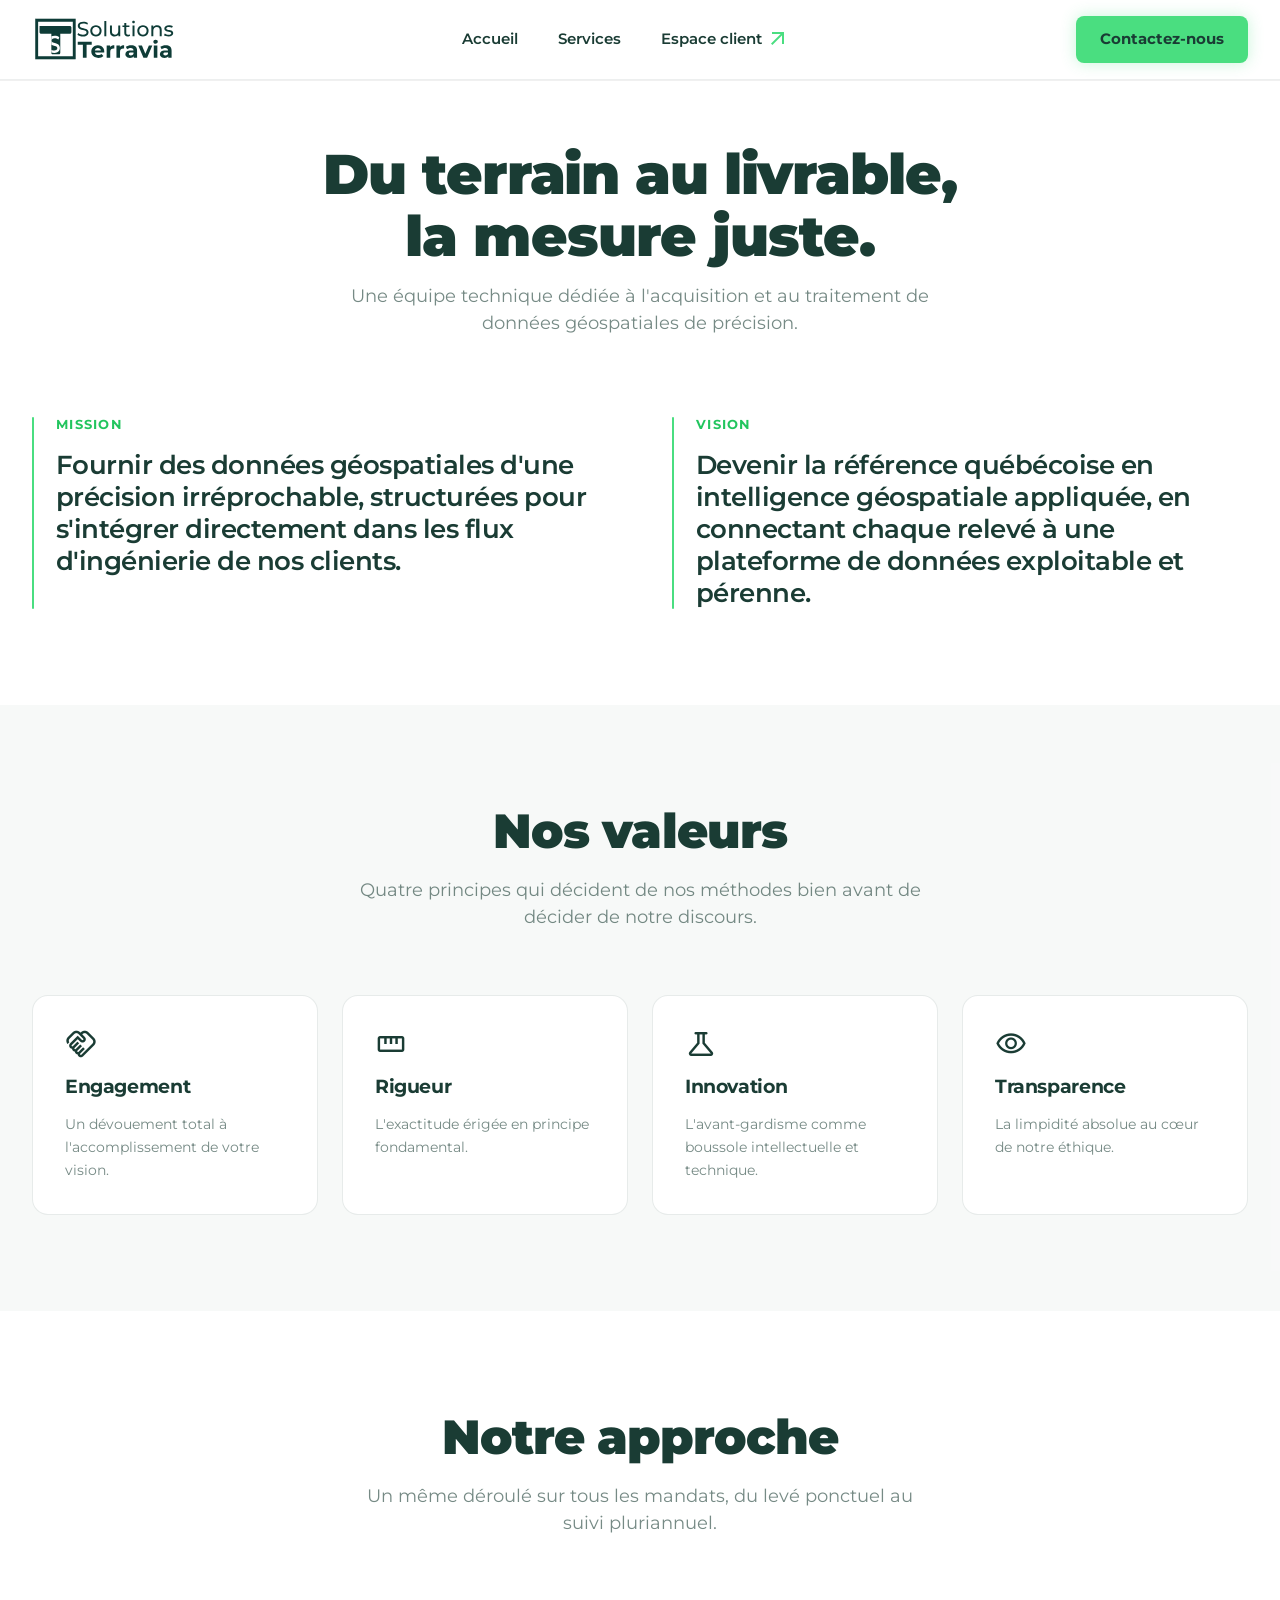
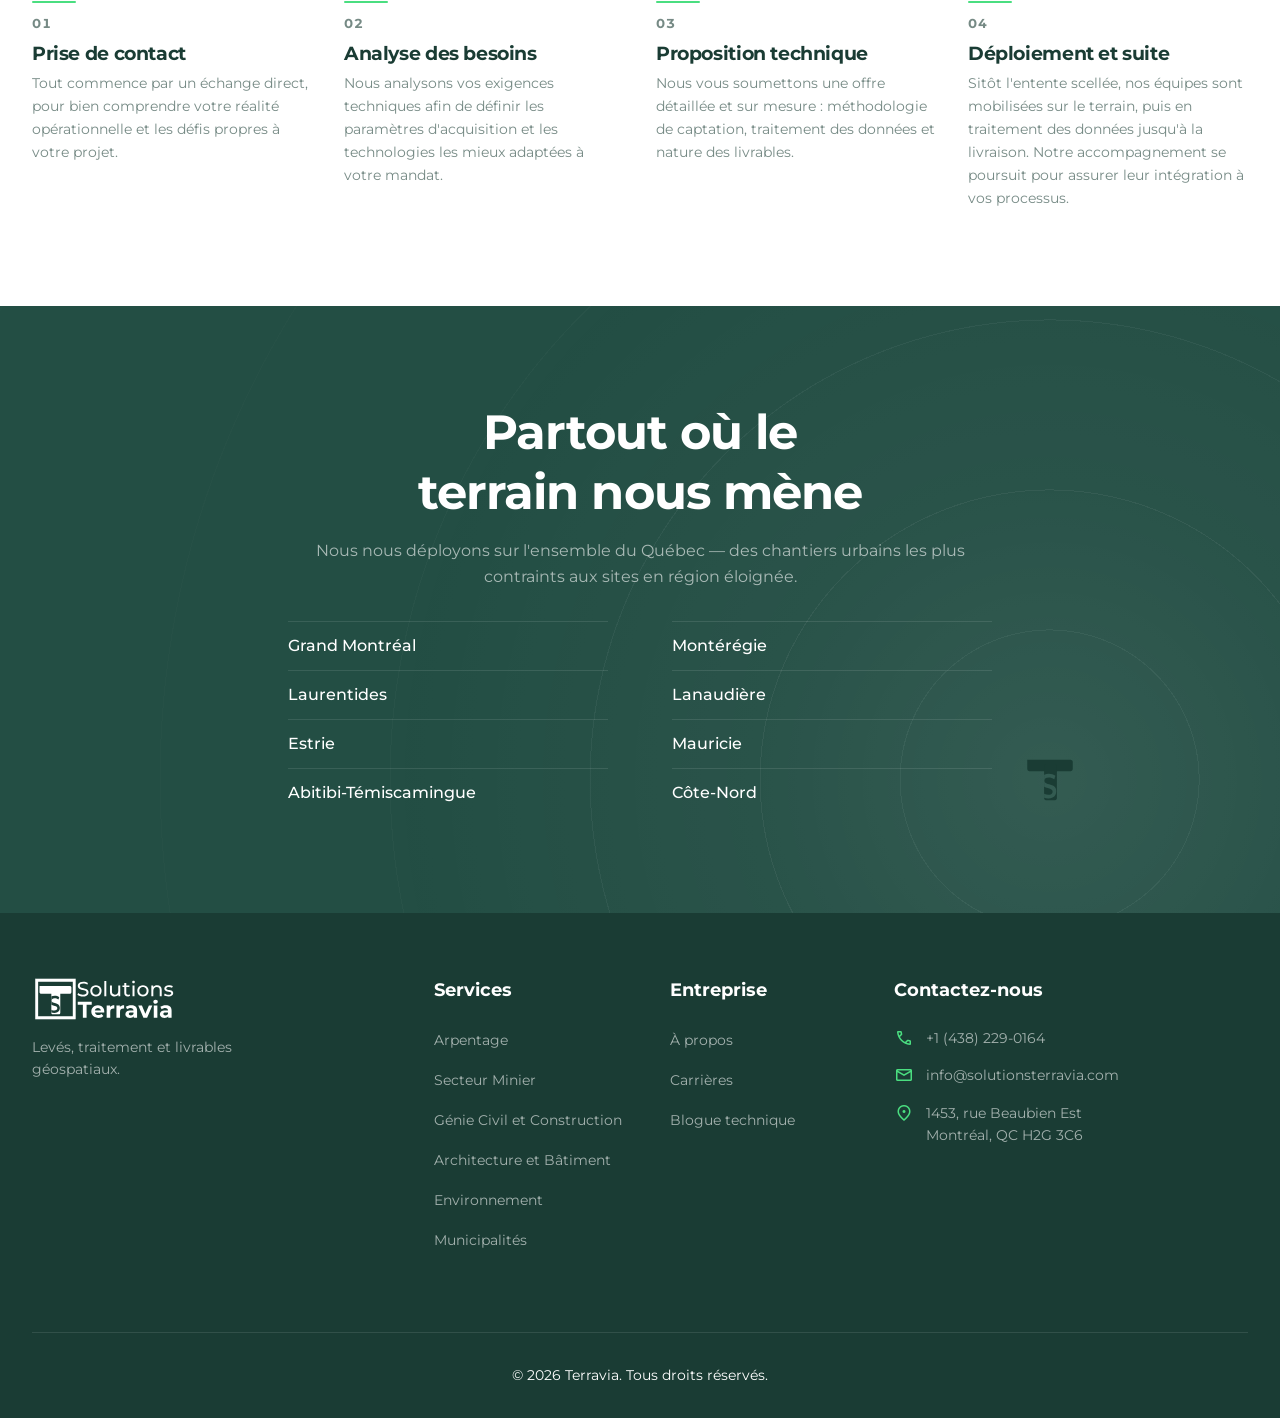
==== commit 72c0aa03: "chore(apropos): raccourcir les textes de la section « Notre approche » Les 4 paragraphes des étapes " ====
--- a/apropos/index.html
+++ b/apropos/index.html
@@ -301,7 +301,7 @@
                             <article class="approche-step">
                                 <span class="approche-num label-upper">01</span>
                                 <h3>Prise de contact</h3>
-                                <p>Tout commence par un échange direct. Nous prenons le temps d'écouter et de comprendre votre réalité opérationnelle, les spécificités de votre site et les défis inhérents à votre projet.</p>
+                                <p>Tout commence par un échange direct, pour bien comprendre votre réalité opérationnelle et les défis propres à votre projet.</p>
                             </article>
                         </li>
 
@@ -309,7 +309,7 @@
                             <article class="approche-step">
                                 <span class="approche-num label-upper">02</span>
                                 <h3>Analyse des besoins</h3>
-                                <p>Nous évaluons avec rigueur vos exigences techniques, cette phase d'étude nous permet de définir les paramètres d'acquisition optimaux et d'identifier les technologies les plus pertinentes pour votre mandat.</p>
+                                <p>Nous analysons vos exigences techniques afin de définir les paramètres d'acquisition et les technologies les mieux adaptées à votre mandat.</p>
                             </article>
                         </li>
 
@@ -317,15 +317,15 @@
                             <article class="approche-step">
                                 <span class="approche-num label-upper">03</span>
                                 <h3>Proposition technique</h3>
-                                <p>Nous vous soumettons une offre détaillée, transparente et sur mesure. Celle-ci présente clairement la méthodologie de captation retenue, le flux de travail de traitement des données, ainsi que la nature exacte des livrables finaux.</p>
+                                <p>Nous vous soumettons une offre détaillée et sur mesure : méthodologie de captation, traitement des données et nature des livrables.</p>
                             </article>
                         </li>
 
                         <li class="approche-step-reveal animate-on-scroll">
                             <article class="approche-step">
                                 <span class="approche-num label-upper">04</span>
-                                <h3>Déploiement et pérennisation</h3>
-                                <p>Sitôt l'entente scellée, notre arsenal technologique est mobilisé sur le terrain. S'ensuit un traitement analytique d'une rigueur absolue, culminant par la restitution de livrables. Notre engagement perdure enfin pour garantir leur parfaite assimilation à vos flux de travail.</p>
+                                <h3>Déploiement et suite</h3>
+                                <p>Sitôt l'entente scellée, nos équipes sont mobilisées sur le terrain, puis en traitement des données jusqu'à la livraison. Notre accompagnement se poursuit pour assurer leur intégration à vos processus.</p>
                             </article>
                         </li>
                     </ol>
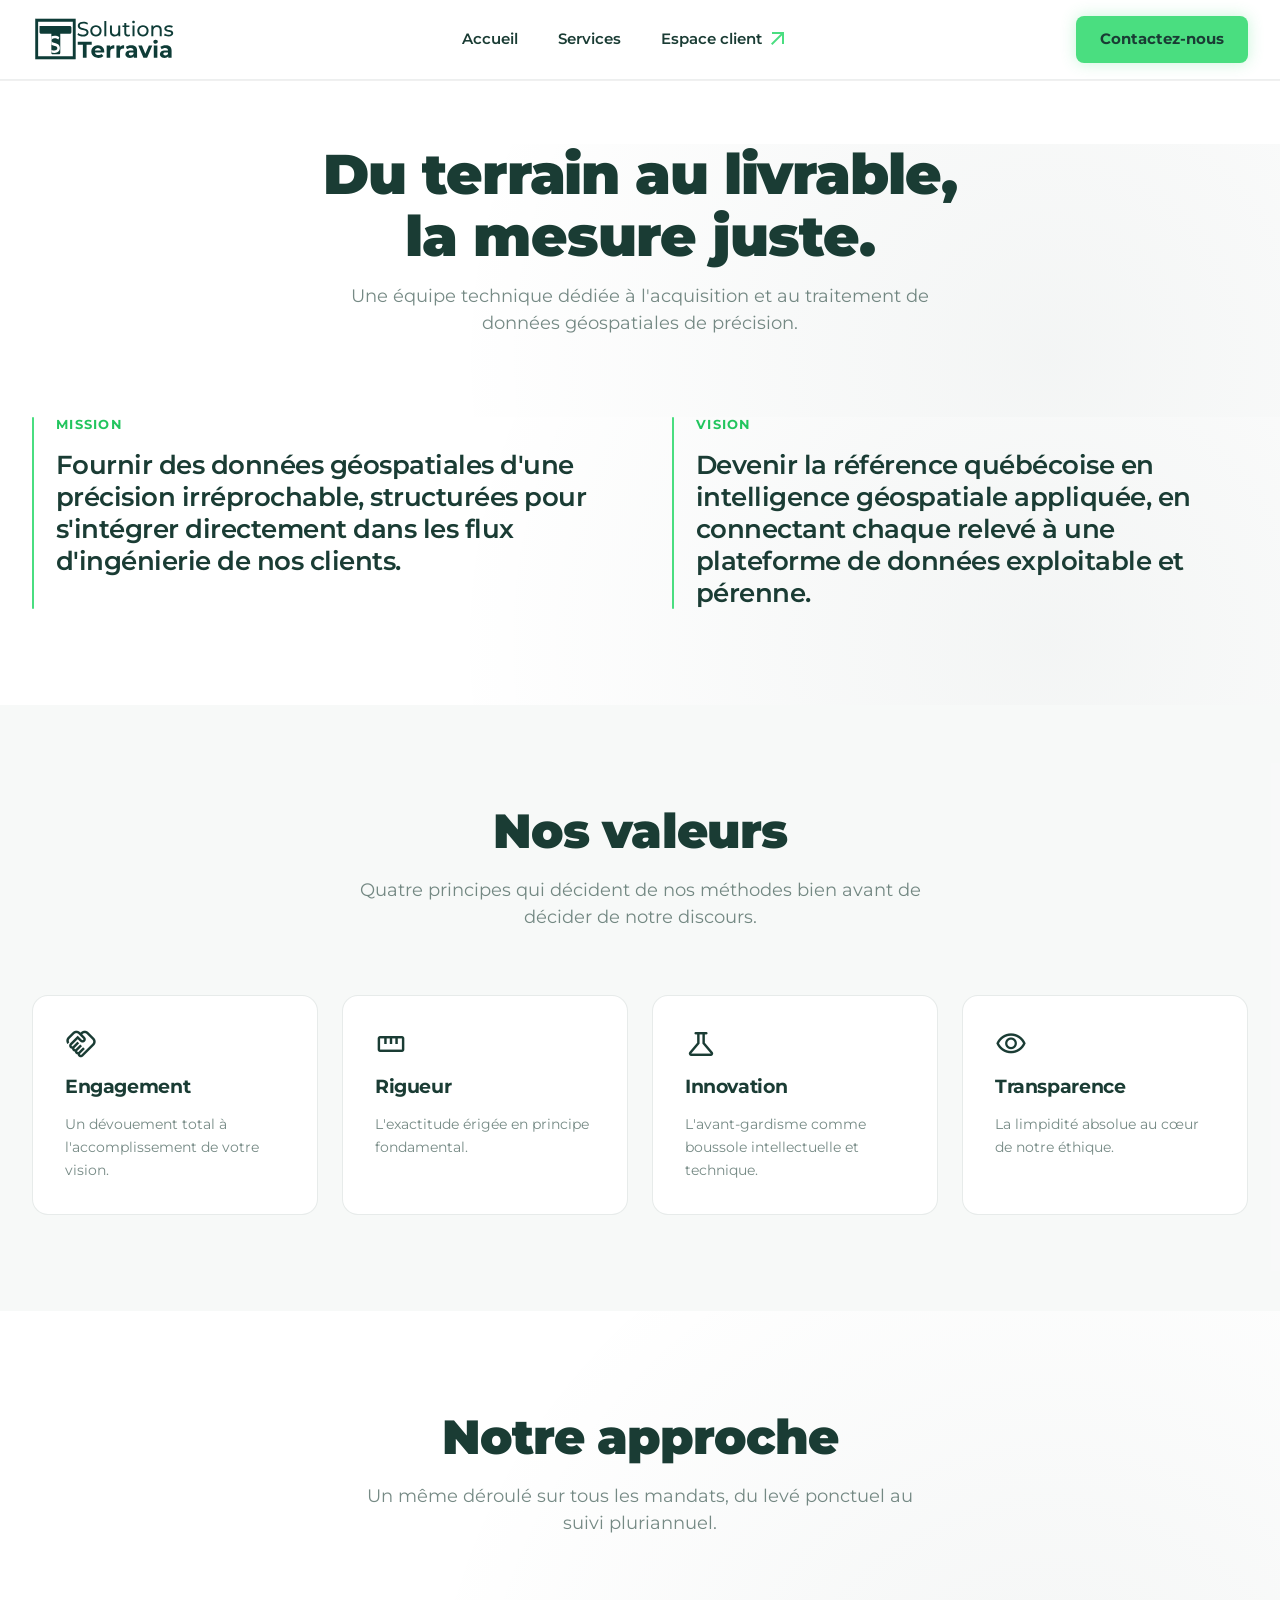
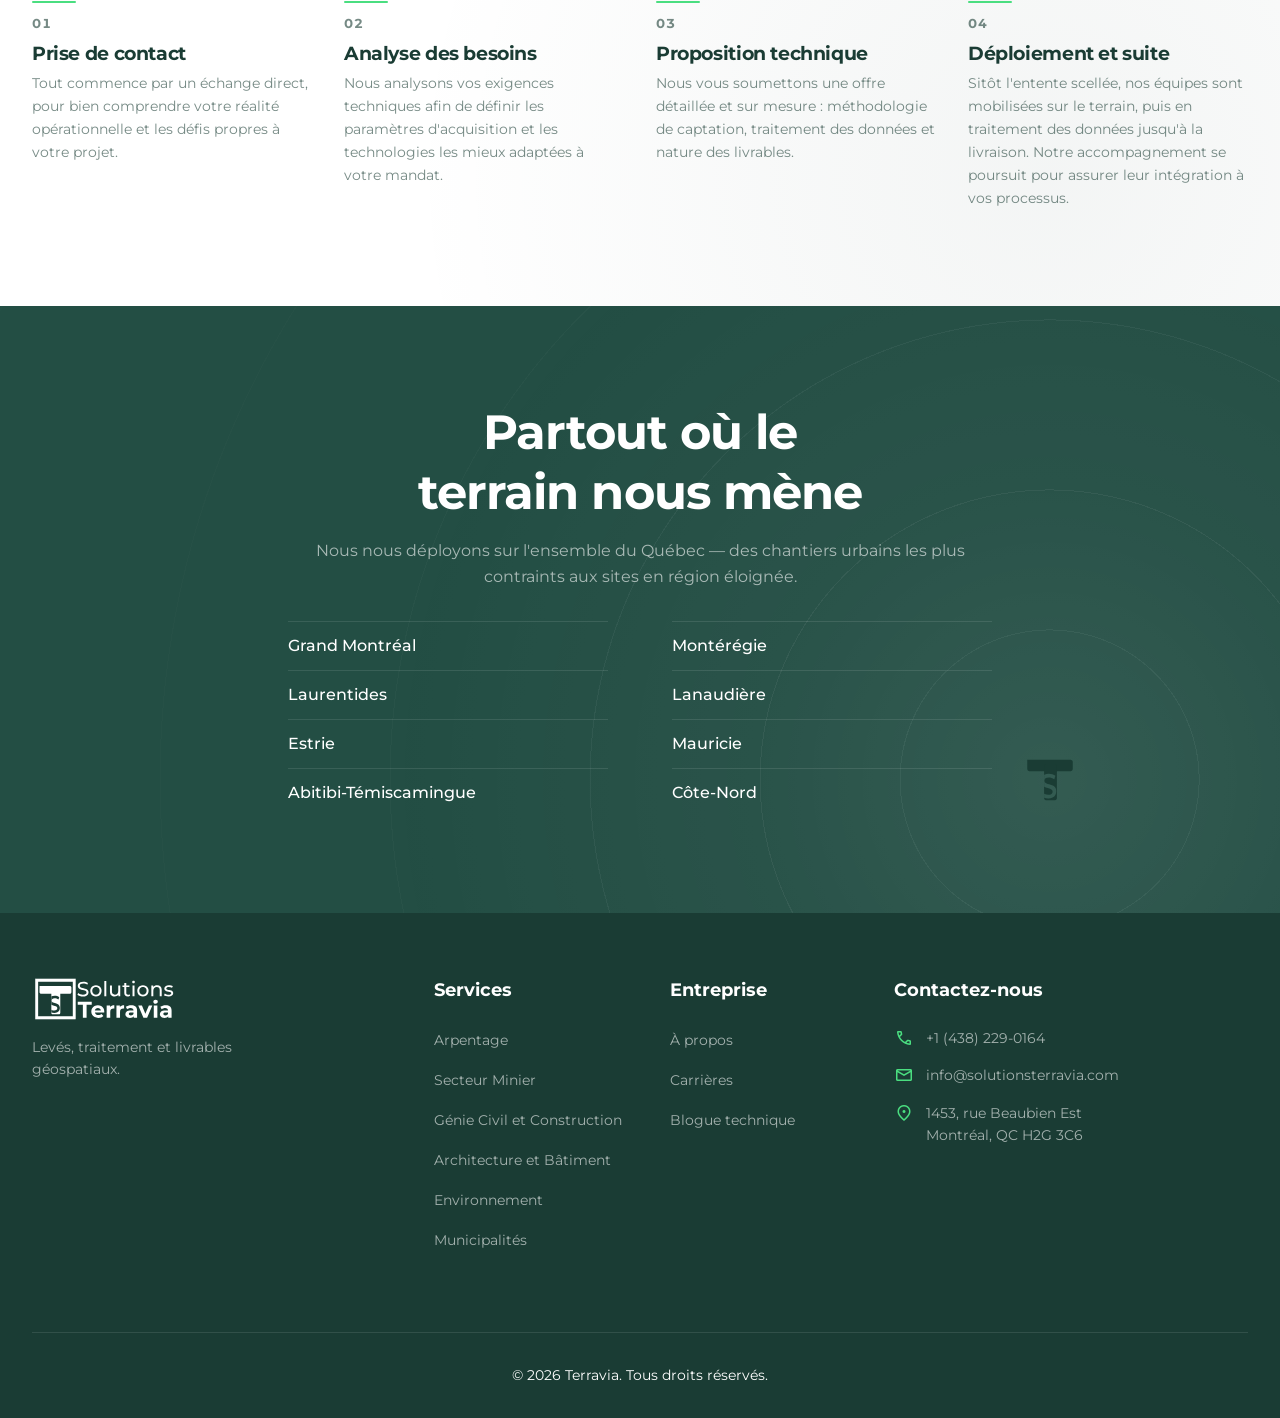
==== commit 4102614f: "chore(polices): retirer Orbitron, inutilisée nulle part sur le site La police était fetchée depuis G" ====
--- a/apropos/index.html
+++ b/apropos/index.html
@@ -31,9 +31,9 @@
 
     <!-- Icônes du site — bloc identique à celui du <head> de index.html, où l'ordre
          des balises et la bascule clair/sombre sont documentés en détail. -->
-    <link rel="icon" href="/favicon.ico" sizes="32x32" />
-    <link rel="icon" href="/assets/favicon.svg" type="image/svg+xml" />
-    <link rel="apple-touch-icon" href="/apple-touch-icon.png" />
+    <link rel="icon" href="../favicon.ico" sizes="32x32" />
+    <link rel="icon" href="../assets/favicon.svg" type="image/svg+xml" />
+    <link rel="apple-touch-icon" href="../apple-touch-icon.png" />
     <meta name="theme-color" content="#1A3C34" />
 
     <!--
@@ -44,15 +44,15 @@
     <link href="https://fonts.googleapis.com/css2?family=Material+Symbols+Outlined:wght,FILL@100..700,0..1&display=swap"
         rel="stylesheet" />
     <link
-        href="https://fonts.googleapis.com/css2?family=Montserrat:wght@400;500;600;700;800&family=Orbitron:wght@400..900&display=swap"
+        href="https://fonts.googleapis.com/css2?family=Montserrat:wght@400;500;600;700;800&display=swap"
         rel="stylesheet" />
 
     <!-- tokens.css : source unique de vérité du design system — couleurs, typographie, espacements, ombres -->
-    <link rel="stylesheet" href="/tokens.css">
+    <link rel="stylesheet" href="../tokens.css">
     <!-- style.css : styles globaux partagés — header, footer, boutons, .section-header, utilitaires -->
-    <link rel="stylesheet" href="/style.css">
+    <link rel="stylesheet" href="../style.css">
     <!-- apropos.css : styles spécifiques à cette page (manifeste, valeurs, approche, territoire) -->
-    <link rel="stylesheet" href="/apropos/apropos.css">
+    <link rel="stylesheet" href="../apropos/apropos.css">
     <!-- Anti-FOUC : `is-loading` est en dur sur <html>, retirée par script.js.
          Repli sans JS ci-dessous ; repli sans script.js dans style.css.
          Voir le commentaire détaillé dans le <head> de index.html. -->
@@ -121,15 +121,15 @@
                      le second <img> ci-dessous resterait inerte. Cette page a un CTA
                      réellement actif, elle est donc concernée — contrairement à
                      contact.html, dont le bouton est neutralisé par contact.css. -->
-                <a href="/" class="logo logo--adaptive transition-link">
-                    <img src="/assets/logo-noir.svg" alt="Solutions Terravia" class="logo-icon logo-icon--full">
+                <a href="../" class="logo logo--adaptive transition-link">
+                    <img src="../assets/logo-noir.svg" alt="Solutions Terravia" class="logo-icon logo-icon--full">
                     <!-- Marque compacte, affichée seulement sous 555px quand le bouton
                          « Contactez-nous » occupe la colonne centrale du header (voir la
                          section « HEADER — LOGO ADAPTATIF » de style.css).
                          alt vide + aria-hidden : le nom accessible du lien est déjà porté
                          par le lockup ci-dessus, qui reste dans le DOM en permanence — le
                          fondu ne joue que sur l'opacité. -->
-                    <img src="/assets/logo-monogramme-noir.svg" alt="" aria-hidden="true" class="logo-icon logo-icon--mark">
+                    <img src="../assets/logo-monogramme-noir.svg" alt="" aria-hidden="true" class="logo-icon logo-icon--mark">
                 </a>
 
                 <!-- Comme sur les autres pages, la navigation omet le lien vers la page
@@ -138,16 +138,16 @@
                      dans la barre horizontale du desktop. Collés au libellé, sans
                      retour à la ligne : voir la note dans index.html. -->
                 <nav class="main-nav">
-                    <a href="/" class="transition-link">Accueil<span class="material-symbols-outlined nav-chevron" aria-hidden="true">chevron_right</span></a>
-                    <a href="/services/" class="transition-link">Services<span class="material-symbols-outlined nav-chevron" aria-hidden="true">chevron_right</span></a>
-                    <a href="/login/" class="transition-link client-link">
+                    <a href="../" class="transition-link">Accueil<span class="material-symbols-outlined nav-chevron" aria-hidden="true">chevron_right</span></a>
+                    <a href="../services/" class="transition-link">Services<span class="material-symbols-outlined nav-chevron" aria-hidden="true">chevron_right</span></a>
+                    <a href="../login/" class="transition-link client-link">
                         Espace client
                         <span class="material-symbols-outlined client-icon">arrow_outward</span>
                     </a>
                 </nav>
 
                 <div class="header-actions">
-                    <a href="/contact/" class="btn btn-primary transition-link" id="header-quote-btn">Contactez-nous</a>
+                    <a href="../contact/" class="btn btn-primary transition-link" id="header-quote-btn">Contactez-nous</a>
                     <button class="menu-toggle" aria-label="Ouvrir le menu" aria-expanded="false">
                         <div class="burger-icon">
                             <span></span>
@@ -398,8 +398,8 @@
             <div class="container">
                 <div class="footer-grid">
                     <div class="footer-brand">
-                        <a href="/" class="logo transition-link">
-                            <img src="/assets/logo-noir.svg" alt="Solutions Terravia" class="logo-icon">
+                        <a href="../" class="logo transition-link">
+                            <img src="../assets/logo-noir.svg" alt="Solutions Terravia" class="logo-icon">
                         </a>
                         <p>Levés, traitement et livrables<br>géospatiaux.</p>
                     </div>
@@ -407,19 +407,19 @@
                     <div class="footer-links">
                         <h4>Services</h4>
                         <ul>
-                            <li><a href="/services/#arpentage" class="transition-link">Arpentage</a></li>
-                            <li><a href="/services/#minier" class="transition-link">Secteur Minier</a></li>
-                            <li><a href="/services/#civil" class="transition-link">Génie Civil et Construction</a></li>
-                            <li><a href="/services/#architecture" class="transition-link">Architecture et Bâtiment</a></li>
-                            <li><a href="/services/#environnement" class="transition-link">Environnement</a></li>
-                            <li><a href="/services/#territoire" class="transition-link">Municipalités</a></li>
+                            <li><a href="../services/#arpentage" class="transition-link">Arpentage</a></li>
+                            <li><a href="../services/#minier" class="transition-link">Secteur Minier</a></li>
+                            <li><a href="../services/#civil" class="transition-link">Génie Civil et Construction</a></li>
+                            <li><a href="../services/#architecture" class="transition-link">Architecture et Bâtiment</a></li>
+                            <li><a href="../services/#environnement" class="transition-link">Environnement</a></li>
+                            <li><a href="../services/#territoire" class="transition-link">Municipalités</a></li>
                         </ul>
                     </div>
 
                     <div class="footer-links">
                         <h4>Entreprise</h4>
                         <ul>
-                            <li><a href="/apropos/" class="transition-link">À propos</a></li>
+                            <li><a href="../apropos/" class="transition-link">À propos</a></li>
                             <li><a href="#" class="link-placeholder">Carrières</a></li>
                             <li><a href="#" class="link-placeholder">Blogue technique</a></li>
                         </ul>
@@ -457,7 +457,7 @@
         parsé avant l'initialisation. Gère sur cette page : anti-FOUC, révélation au scroll,
         états du header, escamotage mobile, menu hamburger, transitions de page.
     -->
-    <script src="/script.js"></script>
+    <script src="../script.js"></script>
 </body>
 
 </html>
--- a/tokens.css
+++ b/tokens.css
@@ -7,9 +7,9 @@
  *      courbes d'animation.
  *   2. Applique les défauts sémantiques sur les éléments HTML de base (body,
  *      h1–h3, p, etc.) — un seul endroit où consommer les tokens pour le fond.
- *   3. Expose des classes utilitaires légères (.label-upper, .font-display,
- *      .text-highlight, .text-gradient) qui ne portent pas de sémantique
- *      structurelle et peuvent être appliquées depuis n'importe quel HTML.
+ *   3. Expose des classes utilitaires légères (.label-upper, .text-highlight,
+ *      .text-gradient) qui ne portent pas de sémantique structurelle et
+ *      peuvent être appliquées depuis n'importe quel HTML.
  *
  * Règle d'or : style.css et login.css ne doivent jamais contenir de valeur brute
  * (hex, rgba, rem, px). Si un token manque, l'ajouter ici d'abord.
@@ -19,7 +19,7 @@
  */
 
 /* Polices Google chargées via <link> dans le <head> de chaque page
-   (couvrent Montserrat, Orbitron et Material Symbols Outlined). */
+   (couvrent Montserrat et Material Symbols Outlined). */
 
 /* ============================================================
    BASE COLOR PRIMITIVES
@@ -121,11 +121,22 @@
      --surface-card : fond de carte, identique au blanc mais sémantiquement distinct.
      --surface-muted : bande de section à peine teintée, pour séparer deux sections
        claires successives sans introduire de seconde couleur de fond.
+     --surface-halo : variante directionnelle de --surface-muted — même encre forêt,
+       mais en dégradé radial ancré à un coin (82 %, 78 %) plutôt qu'en aplat. Sert à
+       alterner avec --surface-muted sur des sections consécutives sans poser deux fois
+       le même rendu ; même origine que --station-x/--station-y de la bande Territoire
+       (apropos.css § 6), rejouée en clair. Les arrêts sont en pourcentage et non en px :
+       le halo garde ses proportions quelle que soit la hauteur du bloc qui le porte,
+       contrairement au tracé de portée de la bande Territoire (rayons fixes, pensés
+       pour une seule bande) — c'est ce qui le rend réutilisable d'une section à l'autre.
+       S'applique en `background-image`, avec `background-color: var(--white)` en repli
+       explicite (le dégradé s'arrête avant les bords, le blanc comble le reste).
      --surface-dark : fond footer et sections sombres.
      --surface-header : fond glassmorphism du header au scroll (blanc translucide). */
   --surface-page:   var(--bg-light);
   --surface-card:   var(--white);
   --surface-muted:  var(--forest-03);
+  --surface-halo:   radial-gradient(circle at 82% 78%, var(--forest-05) 0%, var(--forest-03) 24%, transparent 56%);
   --surface-dark:   var(--forest-900);
   --surface-header: rgba(255, 255, 255, 0.85);
 
@@ -143,13 +154,11 @@
   /* ============================================================
      TYPOGRAPHY
      ------------------------------------------------------------
-     Trois familles aux rôles strictement séparés :
+     Deux familles aux rôles strictement séparés :
      - Montserrat : corps, UI, navigation (toute prose).
-     - Orbitron   : logo et chiffres display uniquement — ne pas utiliser en prose.
      - Material Symbols Outlined : icônes, variante Outlined exclusivement (FILL=0).
      ============================================================ */
   --font-main:    'Montserrat', sans-serif;
-  --font-display: 'Orbitron', sans-serif;
   --font-icons:   'Material Symbols Outlined';
 
   /* Échelle typographique — desktop.
@@ -507,12 +516,6 @@
   color: var(--fg1);
 }
 
-/* Police display Orbitron — réservée au logo et aux chiffres display.
-   Ne pas utiliser en prose : Orbitron est illisible en corps de texte long. */
-.font-display {
-  font-family: var(--font-display);
-}
-
 /* Accent vert sur fond sombre (sections forest, footer).
    Sur fond clair, préférer .text-gradient pour un meilleur rendu. */
 .text-highlight {
--- a/apropos/apropos.css
+++ b/apropos/apropos.css
@@ -96,9 +96,16 @@
 /* L'espacement sous l'introduction est porté par la section et non par la marge
    de 4rem de `.section-header` : celle-ci sépare un en-tête de SON contenu, or
    l'introduction n'en a pas — ce qui suit est une autre section. Cumuler les deux
-   creusait un vide de 9rem entre le titre de page et le manifeste. */
+   creusait un vide de 9rem entre le titre de page et le manifeste.
+
+   `--surface-halo`, comme `.apropos-manifeste` juste en dessous : les deux
+   sections n'ont pas de filet entre elles, le même rendu les fait lire comme une
+   seule bande continue qui ouvre la page, jusqu'à l'aplat de « Nos valeurs » (§ 4)
+   qui vient la couper. */
 .apropos-intro {
     padding-bottom: var(--space-4xl);
+    background-color: var(--white);
+    background-image: var(--surface-halo);
 }
 
 .apropos-intro .section-header {
@@ -169,8 +176,15 @@
    qui pilotait cette rotation, a été supprimée avec lui.
    ============================================================ */
 
+/* Même `--surface-halo` que `.apropos-intro` juste au-dessus, sans filet entre les
+   deux : elles se lisent comme une seule bande. Le halo est ancré à un coin
+   (82 %, 78 %) plutôt qu'étalé en aplat — sur cette section à deux colonnes, il
+   vient discrètement appuyer le bloc de droite (Vision) sans rien retirer à la
+   lisibilité du filet d'accent ni du texte. */
 .apropos-manifeste {
     padding-bottom: var(--space-5xl);
+    background-color: var(--white);
+    background-image: var(--surface-halo);
 }
 
 .manifeste-grid {
@@ -249,8 +263,12 @@
    4. VALEURS
    ============================================================ */
 
-/* Bande à peine teintée : elle sépare les valeurs de l'approche, deux sections
-   claires successives, sans introduire une seconde couleur de fond dans la page. */
+/* Seule bande en aplat de la page (`--surface-muted`) — les trois autres sections
+   claires (§ 2, § 3, § 5) sont en halo. Historiquement la seule bande teintée de
+   la page, elle a gardé son rendu propre pendant que les autres s'alignaient sur
+   elle plutôt que l'inverse. La coupure nette qu'elle introduit entre deux halos
+   (manifeste avant, approche après) suffit à marquer que « Nos valeurs » est un
+   temps à part, pas juste une troisième répétition. */
 .apropos-valeurs {
     padding: var(--space-5xl) 0;
     background-color: var(--surface-muted);
@@ -330,8 +348,14 @@
    5. APPROCHE
    ============================================================ */
 
+/* Troisième bande en halo de la page (§ 2, § 3) avant la bande sombre du
+   territoire — elle referme sur le même rendu que l'ouverture (intro + manifeste),
+   pour que les deux halos encadrent le lavis de « Nos valeurs » plutôt que de s'y
+   accoler tous les deux. */
 .apropos-approche {
     padding: var(--space-5xl) 0;
+    background-color: var(--white);
+    background-image: var(--surface-halo);
 }
 
 .approche-steps {
@@ -606,7 +630,7 @@
     width: var(--station-size);
     height: var(--station-size);
     transform: translate(-50%, -50%);
-    background-image: url('/assets/logo-monogramme-noir.svg');
+    background-image: url('../assets/logo-monogramme-noir.svg');
     background-repeat: no-repeat;
     background-position: center;
     background-size: contain;
